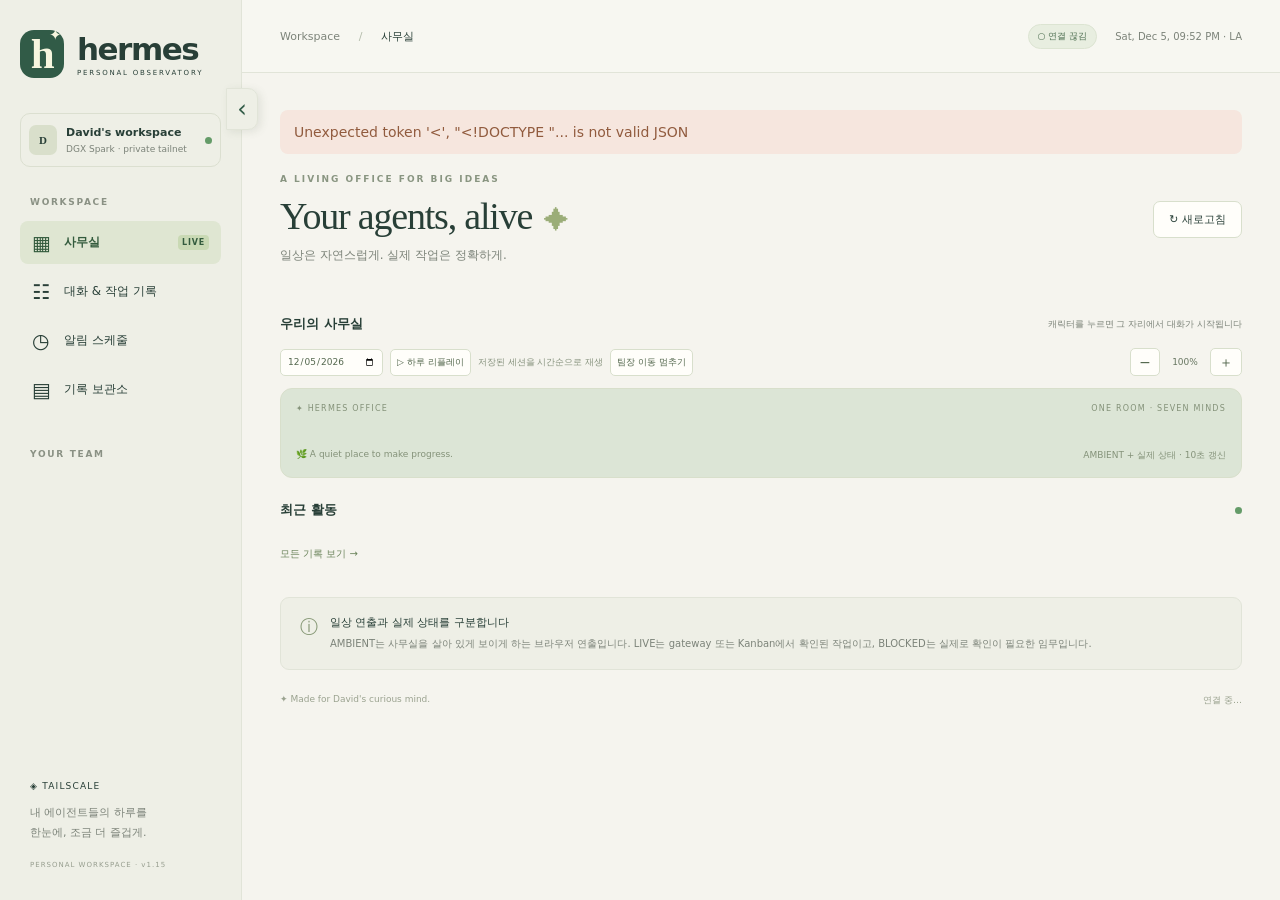
==== browser/observatory/index.html @ 84776481 "feat(browser): record dev history and sync project overview" ====
<!doctype html>
<!-- Author: David Choi. Purpose: private, accessible Hermes observatory shell. -->
<html lang="ko">
  <head>
    <meta charset="utf-8" />
    <meta name="viewport" content="width=device-width, initial-scale=1" />
    <meta name="theme-color" content="#f4f3ec" />
    <title>Hermes HQ · Agent Observatory</title>
    <link rel="stylesheet" href="style.css" />
    <script src="app.js?v=1.45.0" defer></script>
    <script src="workbench.js?v=1.45.0" defer></script>
    <link rel="stylesheet" href="workbench.css?v=1.45.0" />
    <link rel="stylesheet" href="office.css" />
    <script src="office.js" defer></script>
  </head>
  <body>
    <aside class="sidebar" id="sidebar">
      <a href="#office" class="brand"
        ><span class="brand-icon">h<span>✦</span></span
        ><span
          >hermes<span class="brand-small">PERSONAL OBSERVATORY</span></span
        ></a
      >
      <div class="workspace">
        <span class="avatar">D</span>
        <div>David's workspace<small>DGX Spark · private tailnet</small></div>
        <span class="green-dot"></span>
      </div>
      <div class="nav-caption">WORKSPACE</div>
      <nav aria-label="Main navigation">
        <button data-view="office" class="active">
          <span>▦</span> 사무실 <small>LIVE</small>
        </button>
        <button data-view="sessions"><span>☷</span> 대화 & 작업 기록</button>
        <button data-view="schedule"><span>◷</span> 알림 스케줄</button>
        <button data-view="library"><span>▤</span> 기록 보관소</button>
      </nav>
      <div class="nav-caption">YOUR TEAM</div>
      <div id="team" class="team"></div>
      <div class="sidebar-bottom">
        <span>◈ TAILSCALE</span>
        <p>내 에이전트들의 하루를<br />한눈에, 조금 더 즐겁게.</p>
        <small>PERSONAL WORKSPACE · v1.15</small>
      </div>
    </aside>
    <button class="sidebar-toggle" id="sidebar-toggle" type="button" aria-controls="sidebar" aria-expanded="true" title="사이드바 접기">
      <span aria-hidden="true">‹</span><span class="sr-only">사이드바 접기</span>
    </button>
    <main>
      <header>
        <div class="breadcrumb">
          Workspace <span>/</span> <b id="breadcrumb">사무실</b>
        </div>
        <div class="header-right">
          <span id="connection" class="live-pill">● 연결 중</span
          ><time id="clock"></time>
        </div>
      </header>
      <div class="content">
        <div id="error" role="alert" hidden></div>
        <section id="office-view">
          <div class="page-heading">
            <div>
              <div class="eyebrow">A LIVING OFFICE FOR BIG IDEAS</div>
              <h1>Your agents, alive<span class="heading-star">✦</span></h1>
              <p>일상은 자연스럽게. 실제 작업은 정확하게.</p>
            </div>
            <button class="outline" id="refresh">↻ 새로고침</button>
          </div>
          <div class="stats" id="stats"></div>
          <div class="office-layout">
            <div>
              <div class="section-heading">
                <h2>우리의 사무실</h2>
                <span>캐릭터를 누르면 그 자리에서 대화가 시작됩니다</span>
              </div>
              <div class="replay-controls">
                <input
                  type="date"
                  id="replay-date"
                  aria-label="리플레이 날짜"
                /><button id="replay-start">▷ 하루 리플레이</button
                ><button id="replay-stop" hidden>■ 멈추기</button
                ><span id="replay-label">저장된 세션을 시간순으로 재생</span>
                <button id="office-motion" aria-pressed="false">움직임 멈추기</button>
                <span class="office-zoom-controls" aria-label="사무실 확대 및 축소">
                  <button id="office-zoom-out" aria-label="사무실 축소">−</button>
                  <output id="office-zoom-label">100%</output>
                  <button id="office-zoom-in" aria-label="사무실 확대">＋</button>
                </span>
              </div>
              <div class="office-floor">
                <div class="floor-label">
                  <span>✦ HERMES OFFICE</span><span>ONE ROOM · SEVEN MINDS</span>
                </div>
                <div class="rooms" id="rooms"></div>
                <div id="office-roster" aria-label="캐릭터 바로 선택"></div>
                <div class="floor-bottom">
                  <span>🌿 A quiet place to make progress.</span
                  ><span>AMBIENT + 실제 상태 · 10초 갱신</span>
                </div>
              </div>
            </div>
            <aside class="activity-panel">
              <div class="section-heading">
                <h2>최근 활동</h2>
                <span class="live-dot"></span>
              </div>
              <div id="recent"></div>
              <button class="text-button" id="all-history">
                모든 기록 보기 →
              </button>
            </aside>
          </div>
          <div class="coverage">
            <span>ⓘ</span>
            <div>
              일상 연출과 실제 상태를 구분합니다<small
                >AMBIENT는 사무실을 살아 있게 보이게 하는 브라우저 연출입니다.
                LIVE는 gateway 또는 Kanban에서 확인된 작업이고, BLOCKED는
                실제로 확인이 필요한 임무입니다.</small
              >
            </div>
          </div>
        </section>
        <section id="workbench-view" hidden>
          <div class="page-heading bench-heading">
            <div id="bench-companion" aria-label="작업실 파트너" hidden></div>
            <div class="bench-heading-copy">
              <h1 id="bench-title">작업실</h1>
              <p id="bench-subtitle" hidden></p>
              <div class="bench-toolbar">
                <button class="outline" id="bench-history">대화 & 작업 기록</button
                ><button class="outline" id="bench-reload">↻ 다시 불러오기</button
                ><button class="outline" id="bench-home">← 캠퍼스</button
                ><span id="bench-status" role="status" aria-live="polite"></span>
              </div>
            </div>
            <div id="bench-summary" aria-label="학습 현황" hidden></div>
          </div>
          <div class="bench-workspace">
            <aside id="bench-character" aria-label="작업실 대화"></aside>
            <div id="bench-content" aria-label="작업실 현황"></div>
          </div>
        </section>
        <section id="sessions-view" hidden>
          <div class="page-heading">
            <div>
              <div class="eyebrow">FOLLOW THE THREAD</div>
              <h1>대화 & 작업 기록</h1>
              <p>질문부터 도구 실행, 마지막 답변까지 따라가 보세요.</p>
            </div>
          </div>
          <form id="search-form" class="filters">
            <input
              id="query"
              type="search"
              placeholder="대화 내용, 제목, 도구 검색…"
              aria-label="기록 검색"
            /><select id="profile-filter" aria-label="프로필">
              <option value="">모든 프로필</option></select
            ><select id="room-filter" aria-label="작업실">
              <option value="">모든 작업실</option></select
            ><input id="date-from" type="date" aria-label="시작 날짜" /><input
              id="date-to"
              type="date"
              aria-label="종료 날짜"
            /><button class="primary" type="submit">검색</button>
          </form>
          <div class="results-heading">
            <span id="result-count"></span
            ><button id="clear-search" class="text-button">필터 초기화</button>
          </div>
          <div id="sessions-list" class="record-list"></div>
          <div id="sessions-pages" class="pagination"></div>
        </section>
        <section id="schedule-view" hidden>
          <div class="page-heading">
            <div>
              <div class="eyebrow">RIGHT ON TIME</div>
              <h1>알림 스케줄</h1>
              <p>
                America/Los_Angeles 기준 · 예약 실행과 전송 결과를 구분해
                표시합니다.
              </p>
            </div>
          </div>
          <div id="schedule-list" class="schedule-grid"></div>
        </section>
        <section id="library-view" hidden>
          <div class="page-heading">
            <div>
              <div class="eyebrow">NOTHING GOOD GETS LOST</div>
              <h1>기록 보관소</h1>
              <p>
                학습 피드백, 논문, 메모리, 보관된 알림과 운영 로그를 찾아보세요.
              </p>
            </div>
          </div>
          <form id="library-form" class="filters">
            <select id="library-kind" aria-label="기록 종류">
              <option value="learning">학습 진도 & 영어 SRS</option>
              <option value="workspace">캠퍼스 노트 · 읽기 활동</option>
              <option value="papers">논문 카탈로그</option>
              <option value="memory">에이전트 메모리</option>
              <option value="outputs">보관된 알림 본문</option>
              <option value="lessons">영어 레슨 원문</option>
              <option value="logs">Gateway 운영 로그</option></select
            ><select id="library-profile" aria-label="보관소 프로필"></select
            ><input
              type="search"
              id="library-query"
              placeholder="기록에서 검색…"
              aria-label="보관소 검색"
            /><button class="primary">검색</button>
          </form>
          <p id="library-note" class="muted"></p>
          <div id="library-count" class="results-heading"></div>
          <div id="library-list" class="record-list"></div>
          <div id="library-pages" class="pagination"></div>
          <div class="coverage">
            <span>ⓘ</span>
            <div>
              저장된 기록만 표시합니다<small
                >세션 DB, cron 결과, 학습 상태, 텍스트 레슨과 프로필 메모리를
                조회합니다. 요청 덤프·인증 파일·내부 추론·음성 파일은 포함하지
                않습니다. 삭제된 기록은 복원하지 않습니다.</small
              >
            </div>
          </div>
        </section>
        <footer>
          <span>✦ Made for David's curious mind.</span
          ><span id="last-sync">연결 중…</span>
        </footer>
      </div>
    </main>
    <dialog id="detail">
      <div class="dialog-top">
        <div>
          <span class="eyebrow" id="detail-meta"></span>
          <h2 id="detail-title"></h2>
        </div>
        <button id="close-detail" class="icon-button" aria-label="닫기">
          ×
        </button>
      </div>
      <div id="detail-body"></div>
      <div id="detail-pages" class="pagination"></div>
    </dialog>
  </body>
</html>
---- browser/observatory/style.css ----
/* Author: David Choi. Purpose: warm, responsive living anime agent office. */
.replay-controls {
  display: flex;
  gap: 7px;
  align-items: center;
  margin-bottom: 12px;
  flex-wrap: wrap;
  font-size: 9px;
}
.replay-controls input,
.replay-controls button {
  border: 1px solid #d8dfcc;
  background: #fffefa;
  border-radius: 5px;
  padding: 6px;
  color: #52664c;
  font: inherit;
}
.replay-controls span {
  color: #86927d;
}
.room.replaying {
  outline: 3px solid #7da161;
  transform: translateY(-4px);
  box-shadow: 0 8px 0 #c3d3ad;
}
.office-agent.replaying {
  z-index: 8;
  filter: drop-shadow(0 0 12px #d6ff99);
}
.office-agent.replaying .agent-callout {
  border-color: #6f954e;
  box-shadow: 0 0 0 4px #d8e9b6;
}
.replaying .monitor:after {
  content: "≋";
  color: white;
  animation: breathe 0.3s infinite;
}
.replaying .pixel-person {
  animation: breathe 0.35s infinite;
}
.page-heading .outline {
  white-space: nowrap;
  flex-shrink: 0;
}
@media (max-width: 650px) {
  .sidebar nav {
    overflow-x: auto;
  }
  .sidebar nav button {
    white-space: nowrap;
    flex-shrink: 0;
    font-size: 9px;
    gap: 4px;
    padding: 9px 7px;
  }
}
:root {
  --bg: #f5f4ee;
  --paper: #fffefa;
  --ink: #283f37;
  --muted: #7c8379;
  --line: #e1e4d8;
  --green: #315b47;
  --soft: #e9eee1;
  --accent: #d1e3a5;
  font-family: Inter, "Pretendard", "Noto Sans KR", system-ui, sans-serif;
  color: var(--ink);
  background: var(--bg);
  font-size: 14px;
}
* {
  box-sizing: border-box;
}
body {
  margin: 0;
}
button,
input,
select {
  font: inherit;
}
button,
a,
input,
select {
  -webkit-tap-highlight-color: transparent;
}
button {
  cursor: pointer;
}
button:focus-visible,
a:focus-visible {
  outline: 3px solid #759f64;
  outline-offset: 3px;
}
button {
  color: inherit;
}
a {
  color: var(--green);
}
[hidden] {
  display: none !important;
}
.sidebar {
  position: fixed;
  inset: 0 auto 0 0;
  width: 242px;
  padding: 30px 20px;
  background: #eeefe6;
  border-right: 1px solid var(--line);
  display: flex;
  flex-direction: column;
  z-index: 10;
  transition: transform 220ms ease;
}
.sidebar-toggle {
  position: fixed;
  z-index: 20;
  top: 88px;
  left: 226px;
  width: 32px;
  height: 42px;
  padding: 0;
  border: 1px solid var(--line);
  border-radius: 0 10px 10px 0;
  background: #eeefe6;
  color: var(--green);
  box-shadow: 3px 2px 8px #52604b1f;
  font-size: 24px;
  line-height: 1;
  transition: left 220ms ease, border-radius 220ms ease;
}
.sidebar-toggle:hover { background: #dfe6d2; }
html.sidebar-collapsed .sidebar { transform: translateX(-100%); }
html.sidebar-collapsed .sidebar-toggle {
  left: 0;
  border-radius: 0 10px 10px 0;
}
.brand {
  display: flex;
  align-items: center;
  gap: 13px;
  text-decoration: none;
  color: var(--ink);
  font-size: 31px;
  font-weight: 750;
  letter-spacing: -1.5px;
}
.brand-icon {
  display: block;
  background: var(--green);
  color: #f7f6df;
  border-radius: 14px;
  width: 44px;
  height: 48px;
  text-align: center;
  font-family: Georgia, serif;
  font-size: 43px;
  line-height: 47px;
  position: relative;
}
.brand-icon span {
  position: absolute;
  right: 4px;
  top: -4px;
  font: 15px system-ui;
}
.brand-small {
  display: block;
  font-size: 7px;
  letter-spacing: 1.8px;
  font-weight: 500;
  margin-top: 2px;
}
.workspace {
  margin: 35px 0 30px;
  border: 1px solid #dbdfd0;
  border-radius: 10px;
  display: flex;
  gap: 9px;
  align-items: center;
  padding: 11px 8px;
  font-size: 11px;
  font-weight: 650;
}
.workspace small {
  display: block;
  font-size: 9px;
  color: var(--muted);
  margin-top: 5px;
  font-weight: 400;
}
.avatar {
  width: 28px;
  height: 30px;
  display: grid;
  place-items: center;
  background: #d9dfcb;
  border-radius: 7px;
  font-family: Georgia, serif;
}
.green-dot,
.live-dot {
  width: 7px;
  height: 7px;
  background: #649b68;
  border-radius: 50%;
  display: inline-block;
}
.workspace .green-dot {
  margin-left: auto;
}
.nav-caption {
  font-size: 9px;
  font-weight: 650;
  color: #8a9184;
  letter-spacing: 1.7px;
  margin: 0 10px 14px;
}
nav {
  display: grid;
  gap: 6px;
  margin-bottom: 38px;
}
nav button {
  display: flex;
  align-items: center;
  gap: 12px;
  border: 0;
  text-align: left;
  background: none;
  padding: 13px 12px;
  border-radius: 8px;
  font-size: 12px;
}
nav button > span {
  font-size: 20px;
  line-height: 16px;
  width: 20px;
}
nav button.active {
  background: #dfe6d2;
  color: #335b3d;
  font-weight: 650;
}
nav small {
  font-size: 8px;
  margin-left: auto;
  background: #c9d9b4;
  border-radius: 4px;
  padding: 3px 4px;
  letter-spacing: 0.8px;
}
.team-item {
  padding: 10px;
  display: flex;
  align-items: center;
  gap: 10px;
  font-size: 11px;
}
.team-item .dot {
  width: 7px;
  height: 7px;
  border-radius: 50%;
  background: #babfb4;
}
.team-item .dot.on {
  background: #63996e;
}
.team-item small {
  margin-left: auto;
  color: var(--muted);
  font-size: 10px;
}
.sidebar-bottom {
  margin-top: auto;
  padding: 20px 10px 0;
}
.sidebar-bottom > span {
  font-size: 9px;
  letter-spacing: 1.2px;
}
.sidebar-bottom p {
  font-size: 11px;
  line-height: 1.8;
  color: var(--muted);
}
.sidebar-bottom > small {
  font-size: 7px;
  letter-spacing: 1px;
  color: #979e8f;
}
main {
  margin-left: 242px;
  transition: margin-left 220ms ease;
}
html.sidebar-collapsed main { margin-left: 0; }
header {
  height: 73px;
  border-bottom: 1px solid var(--line);
  display: flex;
  align-items: center;
  justify-content: space-between;
  padding: 0 38px;
  background: #f7f7f1;
}
.breadcrumb {
  font-size: 11px;
  color: var(--muted);
}
.breadcrumb span {
  padding: 0 15px;
  color: #b4bcab;
}
.breadcrumb b {
  font-weight: 500;
  color: var(--ink);
}
.header-right {
  display: flex;
  align-items: center;
  gap: 18px;
  font-size: 10px;
  color: var(--muted);
}
.live-pill {
  background: #e8eee0;
  border: 1px solid #dce4d2;
  color: #507153;
  border-radius: 20px;
  padding: 5px 9px;
  font-size: 9px;
}
.content {
  max-width: 1510px;
  margin: auto;
  padding: 37px 38px 0;
}
.page-heading {
  display: flex;
  align-items: center;
  justify-content: space-between;
  margin-bottom: 29px;
}
.eyebrow {
  font-size: 9px;
  letter-spacing: 2px;
  font-weight: 650;
  color: #899581;
}
h1 {
  font-family: Georgia, "Noto Serif KR", serif;
  letter-spacing: -1.2px;
  font-size: 38px;
  font-weight: 400;
  margin: 10px 0 9px;
}
.heading-star {
  color: #9bad78;
  margin-left: 12px;
  font-size: 25px;
}
.page-heading p {
  color: var(--muted);
  font-size: 12px;
  margin: 0;
}
.outline,
.primary {
  border-radius: 7px;
  padding: 10px 15px;
  border: 1px solid #d8dfcc;
  font-size: 11px;
  background: var(--paper);
}
.primary {
  background: var(--green);
  color: white;
  border-color: var(--green);
}
.stats {
  display: grid;
  grid-template-columns: repeat(4, 1fr);
  gap: 14px;
  margin-bottom: 31px;
}
.stat {
  background: var(--paper);
  border: 1px solid var(--line);
  border-radius: 10px;
  padding: 16px 18px;
  position: relative;
}
.stat label {
  font-size: 10px;
  color: var(--muted);
}
.stat strong {
  font-size: 29px;
  font-weight: 500;
  display: block;
  margin: 7px 0 3px;
  font-family: Georgia, serif;
}
.stat small {
  font-size: 9px;
  color: var(--muted);
}
.stat .stat-icon {
  position: absolute;
  right: 16px;
  top: 18px;
  color: #8d9c79;
  font-size: 18px;
}
.office-layout {
  display: grid;
  grid-template-columns: minmax(0, 1fr) 255px;
  gap: 23px;
}
.section-heading {
  display: flex;
  justify-content: space-between;
  align-items: center;
  margin: 0 0 15px;
}
.section-heading h2 {
  font-size: 13px;
  margin: 0;
  font-weight: 600;
}
.section-heading > span {
  color: var(--muted);
  font-size: 9px;
}
.office-floor {
  background: #eaeedf;
  background-image: radial-gradient(#c6cfb9 0.7px, transparent 0.7px);
  background-size: 14px 14px;
  border: 1px solid #d8dfcb;
  border-radius: 12px;
  padding: 20px;
}
.floor-label,
.floor-bottom {
  display: flex;
  justify-content: space-between;
  font-size: 8px;
  letter-spacing: 1.2px;
  color: #849279;
}
.floor-label {
  margin-bottom: 18px;
}
.floor-bottom {
  margin-top: 18px;
  letter-spacing: 0;
  font-size: 9px;
}
.rooms {
  display: grid;
  grid-template-columns: repeat(2, minmax(0, 1fr));
  gap: 16px;
}
.room {
  border: 1px solid #d1d8c6;
  background: #fffdf4;
  border-radius: 9px;
  text-align: left;
  overflow: hidden;
  padding: 0;
  box-shadow: 0 3px 0 #d4dbc8;
  transition:
    transform 0.2s,
    box-shadow 0.2s;
}
.room:hover {
  transform: translateY(-4px);
  box-shadow: 0 7px 0 #d4dbc8;
}
.room-heading {
  display: flex;
  padding: 12px 13px 0;
  align-items: center;
  gap: 7px;
}
.room-heading strong {
  font-size: 11px;
  font-weight: 650;
}
.room-heading .number {
  margin-left: auto;
  font-size: 8px;
  color: #929889;
}
.room-subtitle {
  font-size: 9px;
  color: var(--muted);
  margin: 4px 13px 0;
}
.scene {
  height: 106px;
  position: relative;
  margin: 9px 12px 0;
  background: linear-gradient(
    to bottom,
    color-mix(in srgb, var(--room-color) 30%, #f9f8ef) 0 60%,
    #e8e5d4 60% 62%,
    #f1eddb 62%
  );
  border: 1px solid #e1e2d1;
  border-radius: 4px;
  overflow: hidden;
}
.scene:after {
  content: "";
  position: absolute;
  inset: 66% 0 0;
  background: repeating-linear-gradient(
    90deg,
    transparent 0 35px,
    #dedccb66 35px 36px
  );
}
.window {
  position: absolute;
  left: 15px;
  top: 12px;
  width: 38px;
  height: 32px;
  border: 4px solid #fffefa;
  background: linear-gradient(130deg, #bdd9d8, #e9ead8);
  box-shadow: 0 2px 0 #bec8b5;
}
.window:before {
  content: "";
  position: absolute;
  left: 13px;
  top: 0;
  height: 100%;
  width: 3px;
  background: #fffefa;
}
.window:after {
  content: "";
  position: absolute;
  left: 0;
  top: 11px;
  height: 3px;
  width: 100%;
  background: #fffefa;
}
.shelf {
  position: absolute;
  right: 14px;
  top: 21px;
  width: 43px;
  border-bottom: 4px solid #b0b090;
  height: 16px;
}
.shelf:before {
  content: "";
  display: block;
  width: 7px;
  height: 16px;
  background: #819888;
  box-shadow:
    9px -3px #d1ad7a,
    18px 0 #a6a2be,
    27px -1px #d9cda8;
}
.desk {
  position: absolute;
  left: calc(50% - 36px);
  top: 61px;
  width: 82px;
  height: 8px;
  background: #b19d78;
  box-shadow: 0 3px #887a62;
  z-index: 3;
}
.desk:before,
.desk:after {
  content: "";
  position: absolute;
  width: 5px;
  height: 24px;
  background: #9d8c70;
  top: 8px;
}
.desk:before {
  left: 5px;
}
.desk:after {
  right: 5px;
}
.monitor {
  position: absolute;
  left: calc(50% + 7px);
  top: 34px;
  background: #779084;
  border: 4px solid #d7dccc;
  width: 29px;
  height: 23px;
  box-shadow: 0 2px #abb6a0;
  z-index: 4;
}
.monitor:after {
  content: "···";
  color: #dfefd0;
  font-size: 15px;
  position: absolute;
  top: -5px;
  left: 3px;
}
.monitor:before {
  content: "";
  position: absolute;
  left: 9px;
  top: 18px;
  width: 4px;
  height: 8px;
  background: #a1ad98;
}
.pixel-person {
  position: absolute;
  top: 30px;
  left: calc(50% - 24px);
  width: 22px;
  height: 24px;
  background: #e8c6a2;
  box-shadow: inset 0 5px #4d5244;
  z-index: 4;
  image-rendering: pixelated;
  animation: breathe 4s ease-in-out infinite;
}
.pixel-person:before {
  content: "";
  position: absolute;
  left: -4px;
  top: 24px;
  width: 29px;
  height: 18px;
  background: var(--room-color);
  border-bottom: 4px solid #5e7264;
  box-shadow: 4px 17px 0 -7px #626e63;
}
.pixel-person:after {
  content: "··";
  position: absolute;
  left: 7px;
  top: 6px;
  color: #4d5144;
  letter-spacing: 2px;
  font-weight: bold;
  font-size: 12px;
}
.plant {
  position: absolute;
  left: 13px;
  bottom: 8px;
  background: #b5ac87;
  width: 14px;
  height: 13px;
  z-index: 4;
}
.plant:before {
  content: "✦";
  font-size: 32px;
  position: absolute;
  bottom: 3px;
  left: -6px;
  color: #7c9d74;
}
.rug {
  position: absolute;
  right: 10px;
  bottom: 6px;
  width: 60px;
  height: 15px;
  transform: skewX(-20deg);
  background: color-mix(in srgb, var(--room-color) 45%, transparent);
  z-index: 2;
}
.room-footer {
  padding: 11px 13px 12px;
  display: flex;
  align-items: center;
  gap: 6px;
  font-size: 9px;
  color: #6e7c64;
}
.room-footer .tiny-dot {
  width: 5px;
  height: 5px;
  border-radius: 50%;
  background: #aab797;
}
.room-footer span:last-child {
  margin-left: auto;
  color: #959d8b;
  font-size: 8px;
}
.activity-panel {
  padding: 0 0 0 0;
}
.activity-item {
  display: flex;
  gap: 11px;
  padding: 14px 0;
  border-bottom: 1px solid var(--line);
  cursor: pointer;
  background: none;
  border-top: 0;
  border-left: 0;
  border-right: 0;
  width: 100%;
  text-align: left;
}
.activity-symbol {
  height: 29px;
  width: 29px;
  border-radius: 8px;
  background: #e8eddf;
  display: grid;
  place-items: center;
  flex-shrink: 0;
}
.activity-text {
  min-width: 0;
}
.activity-text strong {
  display: block;
  font-size: 10px;
  font-weight: 600;
}
.activity-text p {
  font-size: 10px;
  line-height: 1.6;
  color: var(--muted);
  margin: 5px 0;
  display: -webkit-box;
  -webkit-line-clamp: 2;
  -webkit-box-orient: vertical;
  overflow: hidden;
}
.activity-text time {
  font-size: 8px;
  color: #96a08b;
}
.text-button {
  border: 0;
  background: none;
  padding: 13px 0;
  font-size: 10px;
  color: #6a835a;
}
.coverage {
  display: flex;
  gap: 12px;
  padding: 17px 19px;
  margin-top: 23px;
  background: #eeefe6;
  border: 1px solid var(--line);
  border-radius: 9px;
  font-size: 11px;
}
.coverage > span {
  font-size: 18px;
  color: #859774;
}
.coverage small {
  display: block;
  margin-top: 5px;
  color: var(--muted);
  line-height: 1.7;
  font-size: 10px;
}
footer {
  display: flex;
  justify-content: space-between;
  font-size: 9px;
  color: #9aa28f;
  padding: 24px 0;
}
.filters {
  display: flex;
  gap: 9px;
  flex-wrap: wrap;
  background: #eaeedf;
  padding: 13px;
  border: 1px solid var(--line);
  border-radius: 10px;
}
.filters input,
.filters select {
  background: var(--paper);
  border: 1px solid #d9dece;
  border-radius: 6px;
  padding: 9px;
  min-width: 0;
  font-size: 11px;
  color: var(--ink);
}
.filters input[type="search"] {
  flex: 1;
  min-width: 190px;
}
.filters input[type="date"] {
  width: 125px;
}
.results-heading {
  display: flex;
  align-items: center;
  justify-content: space-between;
  margin: 15px 0;
  color: var(--muted);
  font-size: 11px;
}
.record-list {
  display: grid;
  gap: 9px;
}
.record {
  border: 1px solid var(--line);
  border-radius: 9px;
  padding: 17px 19px;
  background: var(--paper);
  text-align: left;
  width: 100%;
  display: block;
}
.record:hover {
  border-color: #acbf93;
}
.record .record-meta {
  font-size: 9px;
  color: var(--muted);
  display: flex;
  gap: 9px;
  flex-wrap: wrap;
  margin-bottom: 8px;
}
.record h3 {
  font-size: 13px;
  margin: 0 0 8px;
  font-weight: 550;
  overflow-wrap: anywhere;
}
.record p {
  font-size: 11px;
  line-height: 1.7;
  color: var(--muted);
  margin: 0;
  white-space: pre-wrap;
  overflow-wrap: anywhere;
}
.record .preview {
  display: -webkit-box;
  -webkit-line-clamp: 3;
  -webkit-box-orient: vertical;
  overflow: hidden;
}
.tag {
  background: #edf0e5;
  border-radius: 4px;
  padding: 2px 6px;
  color: #788a69;
  font-size: 9px;
}
.pagination {
  display: flex;
  justify-content: center;
  align-items: center;
  gap: 15px;
  margin: 22px 0;
  color: var(--muted);
  font-size: 11px;
}
.pagination button {
  border: 1px solid var(--line);
  border-radius: 6px;
  background: var(--paper);
  padding: 8px 15px;
}
.pagination button:disabled {
  opacity: 0.4;
  cursor: default;
}
.empty {
  padding: 45px;
  text-align: center;
  border: 1px dashed #c8d3bc;
  border-radius: 10px;
  color: var(--muted);
  line-height: 1.9;
}
.schedule-grid {
  display: grid;
  grid-template-columns: repeat(2, minmax(0, 1fr));
  gap: 15px;
}
.schedule-card {
  padding: 22px;
  border: 1px solid var(--line);
  border-radius: 10px;
  background: var(--paper);
}
.schedule-card h3 {
  font-size: 15px;
  margin: 10px 0 18px;
}
.schedule-card dl {
  display: grid;
  grid-template-columns: 90px 1fr;
  gap: 12px;
  font-size: 11px;
}
.schedule-card dt {
  color: var(--muted);
}
.schedule-card dd {
  margin: 0;
  overflow-wrap: anywhere;
}
.muted {
  color: var(--muted);
  font-size: 11px;
  line-height: 1.8;
}
dialog {
  padding: 24px;
  border: 1px solid var(--line);
  border-radius: 14px;
  background: var(--bg);
  color: var(--ink);
  width: min(880px, 95vw);
  max-height: 90vh;
  box-shadow: 0 25px 100px #142b2530;
}
dialog::backdrop {
  background: #1f322555;
  backdrop-filter: blur(3px);
}
.dialog-top {
  display: flex;
  justify-content: space-between;
  gap: 20px;
  border-bottom: 1px solid var(--line);
  padding-bottom: 18px;
  margin-bottom: 20px;
}
.dialog-top h2 {
  font-size: 19px;
  line-height: 1.6;
  margin: 8px 0 0;
  overflow-wrap: anywhere;
}
.icon-button {
  border: 0;
  background: #e7ebdd;
  min-width: 32px;
  height: 32px;
  border-radius: 50%;
  font-size: 22px;
}
.message {
  background: var(--paper);
  border: 1px solid var(--line);
  border-radius: 10px;
  padding: 15px 18px;
  margin-bottom: 12px;
}
.message.user {
  background: #e9efdf;
  margin-right: 35px;
}
.message.assistant {
  margin-left: 25px;
}
.message.tool {
  border-left: 3px solid #d2b68b;
}
.message header {
  height: auto;
  background: none;
  padding: 0 0 9px;
  border: 0;
  font-size: 10px;
}
.message pre,
.full-record {
  font-family: inherit;
  font-size: 12px;
  line-height: 1.85;
  white-space: pre-wrap;
  overflow-wrap: anywhere;
  margin: 0;
}
.message details {
  font-size: 11px;
  color: var(--muted);
  margin-top: 10px;
}
.message details pre {
  font-family: monospace;
  font-size: 11px;
}
#error {
  background: #f6e6de;
  color: #915b3e;
  padding: 14px;
  border-radius: 8px;
  margin-bottom: 20px;
}
.error-text {
  color: #a5684c;
}
.detail-tools {
  display: flex;
  gap: 10px;
  margin-bottom: 15px;
}
.detail-tools input {
  flex: 1;
  border: 1px solid var(--line);
  padding: 9px;
  border-radius: 6px;
}
.inline-link {
  display: inline-block;
  margin: 12px 0;
  overflow-wrap: anywhere;
}
.library-heading {
  display: flex;
  justify-content: space-between;
}
.breathe-off .pixel-person {
  animation: none;
}
@keyframes breathe {
  0%,
  100% {
    transform: translateY(0);
  }
  50% {
    transform: translateY(-2px);
  }
}
@media (prefers-reduced-motion: reduce) {
  * {
    animation: none !important;
    transition: none !important;
  }
}
@media (min-width: 1550px) {
  .rooms {
    grid-template-columns: repeat(3, minmax(0, 1fr));
  }
  .scene {
    height: 125px;
  }
  .office-layout {
    grid-template-columns: minmax(0, 1fr) 280px;
  }
}
@media (max-width: 1100px) {
  .sidebar {
    width: 195px;
    padding: 26px 14px;
  }
  .brand {
    font-size: 26px;
  }
  .brand-small {
    font-size: 6px;
  }
  .workspace {
    font-size: 10px;
  }
  main {
    margin-left: 195px;
  }
  .sidebar-toggle { left: 179px; }
  html.sidebar-collapsed .sidebar-toggle { left: 0; }
  .content {
    padding: 28px 23px 0;
  }
  header {
    padding: 0 23px;
  }
  .office-layout {
    grid-template-columns: 1fr;
  }
  .activity-panel #recent {
    display: grid;
    grid-template-columns: repeat(2, 1fr);
    gap: 0 22px;
  }
  .stats {
    gap: 9px;
  }
  .stat {
    padding: 13px;
  }
  .stat small {
    font-size: 8px;
  }
}
@media (max-width: 650px) {
  .sidebar {
    position: static;
    width: 100%;
    padding: 13px 17px;
    border-right: 0;
    border-bottom: 1px solid var(--line);
  }
  .sidebar-toggle { display: none; }
  html.sidebar-collapsed .sidebar { transform: none; }
  .brand {
    font-size: 24px;
    gap: 10px;
  }
  .brand-icon {
    width: 32px;
    height: 34px;
    font-size: 30px;
    line-height: 33px;
  }
  .brand-small {
    font-size: 6px;
  }
  .workspace,
  .nav-caption,
  .team,
  .sidebar-bottom {
    display: none;
  }
  nav {
    display: flex;
    margin: 15px 0 0;
    gap: 4px;
  }
  nav button {
    font-size: 10px;
    padding: 9px 8px;
    gap: 5px;
  }
  nav button > span {
    font-size: 16px;
    width: auto;
  }
  nav small {
    display: none;
  }
  main {
    margin-left: 0;
  }
  header {
    height: 45px;
    padding: 0 17px;
  }
  .header-right {
    gap: 6px;
  }
  #clock {
    font-size: 8px;
  }
  .content {
    padding: 24px 17px 0;
  }
  h1 {
    font-size: 29px;
  }
  .eyebrow {
    font-size: 7px;
  }
  .page-heading p {
    font-size: 10px;
    max-width: 235px;
    line-height: 1.7;
  }
  .page-heading .outline {
    font-size: 9px;
    padding: 8px;
  }
  .stats {
    grid-template-columns: repeat(2, 1fr);
    margin-bottom: 24px;
  }
  .stat strong {
    font-size: 26px;
  }
  .office-floor {
    padding: 12px;
  }
  .rooms {
    gap: 10px;
  }
  .room-heading {
    padding: 10px 9px 0;
    gap: 4px;
  }
  .room-heading strong {
    font-size: 10px;
  }
  .room-subtitle {
    margin-left: 9px;
    font-size: 8px;
  }
  .room-heading .number {
    display: none;
  }
  .scene {
    margin: 8px 7px 0;
  }
  .window {
    left: 7px;
    width: 29px;
  }
  .shelf {
    right: 8px;
    width: 25px;
  }
  .shelf:before {
    box-shadow:
      9px -3px #d1ad7a,
      18px 0 #a6a2be;
  }
  .room-footer {
    padding: 10px 9px;
    flex-wrap: wrap;
    font-size: 8px;
  }
  .room-footer span:last-child {
    width: 100%;
    margin-left: 10px;
  }
  .floor-bottom {
    font-size: 7px;
    gap: 5px;
  }
  .floor-label {
    font-size: 7px;
  }
  .section-heading > span {
    font-size: 8px;
  }
  .activity-panel #recent {
    grid-template-columns: 1fr;
  }
  .activity-item:nth-child(n + 5) {
    display: none;
  }
  .schedule-grid {
    grid-template-columns: 1fr;
  }
  .filters input[type="search"] {
    width: 100%;
    flex-basis: 100%;
  }
  .filters select {
    flex: 1;
  }
  .coverage {
    padding: 12px;
    font-size: 10px;
  }
  footer {
    font-size: 8px;
    gap: 10px;
  }
  .message.assistant {
    margin-left: 8px;
  }
  .message.user {
    margin-right: 8px;
  }
  dialog {
    padding: 17px;
  }
  .heading-star {
    font-size: 17px;
    margin-left: 5px;
  }
}

/* Living office: generated character art, ambient life, and truthful live state. */
#rooms {
  display: block;
}
.office-floor {
  padding: 14px;
  background: #e5eadb;
  background-image:
    radial-gradient(circle at 15% 5%, #fffdf4 0 1px, transparent 1.5px),
    radial-gradient(#bcc8b0 0.7px, transparent 0.7px);
  background-size: 100% 100%, 14px 14px;
}
.living-office {
  position: relative;
  min-height: 650px;
  overflow: hidden;
  border: 1px solid #cfd6c5;
  border-radius: 12px;
  background:
    linear-gradient(90deg, transparent 49.8%, #bfc7b855 50%, transparent 50.2%),
    linear-gradient(0deg, transparent 49.8%, #bfc7b855 50%, transparent 50.2%),
    repeating-linear-gradient(90deg, #f2eedf 0 38px, #e9e4d4 38px 39px),
    #efebdc;
  box-shadow: inset 0 0 45px #8c9c7e1c;
  isolation: isolate;
}
.living-office:before {
  content: "HERMES LIVING OFFICE  /  LA";
  position: absolute;
  left: 18px;
  bottom: 13px;
  color: #89947e;
  font-size: 8px;
  letter-spacing: 1.4px;
  z-index: 1;
}
.living-office:after {
  content: "";
  position: absolute;
  inset: 0;
  z-index: -1;
  background: linear-gradient(120deg, #fff9 0 8%, transparent 22% 100%);
  pointer-events: none;
}
.office-light {
  position: absolute;
  width: 270px;
  height: 270px;
  border-radius: 50%;
  left: calc(50% - 135px);
  top: calc(50% - 135px);
  background: radial-gradient(circle, #fff9d678, transparent 68%);
  animation: office-glow 6s ease-in-out infinite;
}
.office-wall {
  position: absolute;
  height: 7px;
  width: 34%;
  background: #aebba5;
  border-bottom: 3px solid #fff8;
  box-shadow: 0 5px 12px #7a886827;
}
.wall-a { left: 6%; top: 45%; }
.wall-b { right: 6%; top: 45%; }
.office-zone {
  position: absolute;
  width: 20%;
  height: 38%;
  border: 1px solid color-mix(in srgb, var(--room-color) 65%, #c7cbbb);
  border-radius: 12px 12px 32px 12px;
  background:
    linear-gradient(135deg, color-mix(in srgb, var(--room-color) 18%, #fffdf5), #fffdf577),
    #fffdf5;
  box-shadow: inset 0 0 0 5px #fff7, 0 3px 10px #76846715;
  z-index: 0;
}
.office-zone span {
  position: absolute;
  inset: 10px auto auto 12px;
  padding: 4px 7px;
  border-radius: 10px;
  background: #fffdf0d9;
  color: #6c7764;
  font-size: 8px;
  letter-spacing: 0.4px;
}
.zone-papers { left: 2%; top: 2%; }
.zone-interview { left: 27%; top: 2%; }
.zone-coding { left: 52%; top: 2%; }
.zone-design { left: 77%; top: 2%; }
.zone-english { left: 14%; top: 50%; }
.zone-hq { left: 40%; top: 50%; }
.zone-podcast { left: 66%; top: 50%; }
.office-table {
  position: absolute;
  left: calc(50% - 44px);
  top: 43%;
  width: 88px;
  height: 34px;
  border-radius: 50%;
  background: #b49b75;
  border: 5px solid #8e7a5e;
  box-shadow: 0 10px 0 -6px #77674f, 0 13px 20px #50604926;
  color: #f6e9a6;
  display: grid;
  place-items: center;
  z-index: 1;
}
.office-lounge {
  position: absolute;
  left: 3%;
  bottom: 4%;
  display: flex;
  gap: 5px;
  align-items: end;
  color: #877258;
  z-index: 2;
}
.office-lounge i {
  width: 35px;
  height: 22px;
  border-radius: 8px 8px 4px 4px;
  background: #bac8ad;
  border-bottom: 6px solid #92a185;
}
.office-mail {
  position: absolute;
  right: 2.5%;
  bottom: 4%;
  display: grid;
  place-items: center;
  width: 76px;
  height: 48px;
  border: 1px solid #b8c2ac;
  border-radius: 7px;
  background: #eef1e4;
  color: #5d735f;
  box-shadow: 0 4px 0 #aeb9a3;
  z-index: 2;
}
.office-mail span { font-size: 17px; }
.office-mail small { font-size: 6px; letter-spacing: 1px; }
.office-plants {
  position: absolute;
  right: 25%;
  bottom: 2%;
  color: #76936c;
  letter-spacing: -5px;
  font-size: 31px;
  z-index: 1;
}
.office-agent {
  position: absolute;
  z-index: 4;
  width: 20%;
  min-width: 132px;
  height: 286px;
  padding: 0;
  border: 0;
  background: transparent;
  text-align: center;
  color: #36483f;
}
.agent-papers { left: 2%; top: 5%; }
.agent-interview { left: 27%; top: 5%; }
.agent-coding { left: 52%; top: 5%; }
.agent-design { left: 77%; top: 5%; }
.agent-english { left: 14%; top: 53%; }
.agent-hq { left: 40%; top: 53%; }
.agent-podcast { left: 66%; top: 53%; }
.agent-callout {
  position: absolute;
  z-index: 7;
  top: 0;
  left: 50%;
  width: 150px;
  min-height: 42px;
  padding: 7px 9px;
  transform: translateX(-50%);
  border: 1px solid #d8ddcf;
  border-radius: 10px 10px 10px 3px;
  background: #fffef6ed;
  box-shadow: 0 4px 13px #53644b17;
  text-align: left;
  transition: transform 0.2s, border-color 0.2s;
}
.agent-callout:after {
  content: "";
  position: absolute;
  left: 16px;
  bottom: -6px;
  width: 9px;
  height: 9px;
  background: #fffef6;
  border-right: 1px solid #d8ddcf;
  border-bottom: 1px solid #d8ddcf;
  transform: rotate(45deg);
}
.agent-callout b,
.agent-callout small {
  display: block;
  overflow: hidden;
  text-overflow: ellipsis;
  white-space: nowrap;
}
.agent-callout b { font-size: 9px; font-weight: 650; }
.agent-callout small { margin-top: 3px; font-size: 7px; color: #8a9284; }
.office-agent:hover { z-index: 9; }
.office-agent:hover .agent-callout { transform: translateX(-50%) translateY(-3px); border-color: #8eac79; }
.agent-body {
  position: absolute;
  top: 43px;
  left: calc(50% - 52px);
  width: 104px;
  height: 222px;
  transform-origin: 50% 100%;
}
.agent-sprite {
  position: absolute;
  inset: 0;
  overflow: hidden;
  filter: drop-shadow(0 6px 4px #4c5b4930);
  z-index: 2;
}
.agent-sprite img {
  position: absolute;
  top: 0;
  left: 0;
  width: 700%;
  height: auto;
  max-width: none;
  transform: translateX(calc(var(--agent-index) * -14.285714%));
  pointer-events: none;
  user-select: none;
}
.agent-english .agent-sprite {
  clip-path: inset(0 0 0 12px);
}
.agent-shadow {
  position: absolute;
  left: 13px;
  bottom: 0;
  width: 78px;
  height: 15px;
  border-radius: 50%;
  background: #3f52332e;
  filter: blur(2px);
}
.agent-spark {
  position: absolute;
  right: -3px;
  top: 42px;
  z-index: 3;
  color: #e5b866;
  opacity: 0;
}
.agent-nameplate {
  position: absolute;
  left: 50%;
  bottom: 0;
  transform: translateX(-50%);
  z-index: 7;
  min-width: 105px;
  padding: 5px 9px 4px;
  border: 1px solid #d8ddcf;
  border-radius: 8px;
  background: #fffdf2ed;
  box-shadow: 0 3px 0 color-mix(in srgb, var(--room-color) 35%, #d4d9cb);
}
.agent-nameplate strong,
.agent-nameplate small { display: block; }
.agent-nameplate strong { font-family: Georgia, serif; font-size: 11px; }
.agent-nameplate small { color: #858d80; font-size: 6px; letter-spacing: 0.5px; text-transform: uppercase; }
.agent-presence {
  position: absolute;
  z-index: 8;
  top: 47px;
  right: 2px;
  display: flex;
  align-items: center;
  gap: 4px;
  padding: 3px 5px;
  border-radius: 8px;
  background: #eef1e8e8;
  color: #768073;
  font-size: 6px;
  font-weight: 750;
  letter-spacing: 0.6px;
}
.agent-presence i,
.office-legend i {
  display: inline-block;
  width: 6px;
  height: 6px;
  border-radius: 50%;
  background: #aab3a4;
}
.presence-working .agent-presence { color: #356d46; background: #e2f1dcec; }
.presence-working .agent-presence i,
.legend-live { background: #56a366 !important; box-shadow: 0 0 0 3px #77b98432; animation: live-pulse 1.4s infinite; }
.presence-working .agent-spark { opacity: 1; animation: sparkle 1.2s ease-in-out infinite; }
.presence-blocked .agent-presence { color: #965549; background: #f5dfd9ee; }
.presence-blocked .agent-presence i,
.legend-blocked { background: #c87564 !important; }
.legend-ambient { background: #aab3a4 !important; }
.office-legend {
  position: absolute;
  right: 13px;
  bottom: 10px;
  display: flex;
  gap: 12px;
  color: #7b8478;
  font-size: 6px;
  letter-spacing: 0.6px;
  z-index: 5;
}
.office-legend span { display: flex; align-items: center; gap: 4px; }
.office-annex {
  position: absolute;
  left: 8px;
  top: auto;
  bottom: 42px;
  z-index: 8;
  display: grid;
  gap: 3px;
  padding: 5px;
  border-radius: 6px;
  background: #fffdf2d9;
}
.office-annex b { font-size: 6px; color: #899581; }
.office-annex button { border: 0; background: transparent; font-size: 7px; text-align: left; }
.motion-read { animation: character-read 3.8s ease-in-out infinite; }
.motion-focus { animation: character-focus 0.8s ease-in-out infinite; }
.motion-stroll { animation: character-stroll 6.5s ease-in-out infinite; }
.motion-chat { animation: character-chat 2.2s ease-in-out infinite; }
.motion-listen { animation: character-listen 1.8s ease-in-out infinite; }
.motion-observe { animation: character-observe 4.5s ease-in-out infinite; }
@keyframes character-read {
  0%, 100% { transform: rotate(0) translateY(0); }
  50% { transform: rotate(-1.4deg) translateY(-2px); }
}
@keyframes character-focus {
  0%, 100% { transform: translateY(0); }
  50% { transform: translateY(-3px) scale(1.008); }
}
@keyframes character-stroll {
  0%, 100% { transform: translateX(-14px) translateY(0); }
  25% { transform: translateX(0) translateY(-3px); }
  50% { transform: translateX(14px) translateY(0); }
  75% { transform: translateX(0) translateY(-3px); }
}
@keyframes character-chat {
  0%, 100% { transform: rotate(0); }
  30% { transform: rotate(-2deg) translateY(-2px); }
  60% { transform: rotate(1.5deg); }
}
@keyframes character-listen {
  0%, 100% { transform: rotate(-1deg) translateY(0); }
  50% { transform: rotate(1deg) translateY(-3px); }
}
@keyframes character-observe {
  0%, 75%, 100% { transform: translateY(0); }
  82% { transform: translateY(-4px); }
  89% { transform: translateY(0); }
}
@keyframes live-pulse {
  50% { box-shadow: 0 0 0 5px #77b9840d; }
}
@keyframes sparkle {
  0%, 100% { transform: scale(0.7) rotate(0); opacity: 0.3; }
  50% { transform: scale(1.15) rotate(25deg); opacity: 1; }
}
@keyframes office-glow {
  50% { opacity: 0.6; transform: scale(1.05); }
}

@media (max-width: 1240px) {
  .living-office { min-height: 610px; }
  .office-agent { min-width: 116px; }
  .agent-body { width: 92px; height: 198px; left: calc(50% - 46px); }
  .agent-callout { width: 132px; }
  .agent-papers, .agent-interview, .agent-coding, .agent-design { top: 7%; }
}
@media (max-width: 650px) {
  .living-office {
    min-height: auto;
    padding: 14px 8px 54px;
    display: grid;
    grid-template-columns: repeat(2, minmax(0, 1fr));
    gap: 9px;
    background: repeating-linear-gradient(90deg, #f2eedf 0 38px, #e9e4d4 38px 39px);
  }
  .office-light, .office-wall, .office-zone, .office-table,
  .office-lounge, .office-mail, .office-plants { display: none; }
  .office-agent {
    position: relative;
    inset: auto;
    width: 100%;
    min-width: 0;
    height: 238px;
    border: 1px solid #d7ddcf;
    border-radius: 10px;
    background: #fffdf3a8;
    overflow: hidden;
  }
  .agent-callout { top: 7px; width: calc(100% - 12px); }
  .agent-body { top: 42px; width: 82px; height: 184px; left: calc(50% - 41px); }
  .agent-nameplate { bottom: 7px; }
  .agent-presence { top: 53px; right: 5px; }
  .office-agent:last-of-type { grid-column: 1 / -1; width: calc(50% - 5px); justify-self: center; }
  .office-legend { left: 11px; right: auto; bottom: 22px; }
  .living-office:before { bottom: 7px; }
  .office-annex { position: static; grid-column: 1 / -1; }
}
---- browser/observatory/workbench.css ----
/* Author: David Choi. Purpose: focused, responsive study workbenches. */
.bench-toolbar {
  display: flex;
  align-items: center;
  gap: 10px;
  flex-wrap: wrap;
  margin-bottom: 22px;
}
.bench-toolbar [role="status"] {
  font-size: 12px;
  color: #577347;
}
.workbench-grid {
  display: grid;
  grid-template-columns: minmax(0, 1fr) 310px;
  gap: 23px;
}
.desk-main,
.desk-side {
  display: flex;
  flex-direction: column;
  gap: 18px;
  min-width: 0;
}
.desk-card {
  border: 1px solid var(--line);
  border-radius: 12px;
  background: var(--paper);
  padding: 23px;
  min-width: 0;
}
.desk-card h2 {
  font-family: Georgia, serif;
  font-weight: 500;
  font-size: 23px;
  margin: 10px 0 14px;
}
.desk-side h2 {
  font-family: inherit;
  font-size: 14px;
  font-weight: 650;
  margin: 0 0 16px;
}
.desk-card p {
  font-size: 12px;
  line-height: 1.9;
  overflow-wrap: anywhere;
}
.mission {
  border-top: 4px solid #b5c99a;
}
.reward-card {
  position: relative; display: grid; grid-template-columns: 1.1fr 1.4fr 1fr;
  gap: 18px; overflow: hidden; color: #173f32;
  background: linear-gradient(125deg, #fff9d8, #e5f3cf 55%, #d7ece8);
  border-color: #d5b95f; box-shadow: inset 0 0 0 2px #fff9cf, 0 8px 22px #85702c1f;
}
.reward-card:after { content: "$"; position: absolute; right: 2%; bottom: -35px; color: #e0c46138; font: 130px Georgia, serif; }
.reward-card h2 { margin: 8px 0 4px; color: #866816; font-size: 42px; }
.reward-week { display: grid; grid-template-columns: repeat(2, minmax(0, 1fr)); gap: 7px; align-content: center; }
.reward-week > b { grid-column: 1 / -1; }
.reward-week span { padding: 7px 9px; border-radius: 8px; background: #fffdf0b5; font-size: 11px; }
.reward-week strong { float: right; color: #4d7455; }
.reward-next { align-self: center; position: relative; z-index: 1; }
.reward-next small, .reward-next b, .reward-next span { display: block; }
.reward-next b { margin: 5px 0; font: 18px Georgia, serif; }
.reward-disclaimer { grid-column: 1 / -1; color: #7c806d; }
@media (max-width: 700px) { .reward-card { grid-template-columns: 1fr; } .reward-disclaimer { grid-column: auto; } }
.desk-tags,
.desk-actions {
  display: flex;
  flex-wrap: wrap;
  gap: 9px;
  margin: 16px 0;
}
.desk-tags span {
  font-size: 10px;
  background: #eaf0e1;
  border-radius: 20px;
  padding: 5px 9px;
}
.desk-link {
  text-decoration: none;
  display: inline-block;
}
.desk-field {
  display: flex;
  flex-direction: column;
  gap: 7px;
  font-size: 11px;
  margin: 12px 0;
}
.desk-field input,
.desk-field select,
.desk-card textarea {
  border: 1px solid #d8dfcc;
  border-radius: 7px;
  padding: 11px;
  background: #fafbf5;
  color: var(--ink);
  font: inherit;
  max-width: 100%;
}
.desk-card textarea {
  width: 100%;
  resize: vertical;
  font-size: 12px;
  line-height: 1.8;
}
.feedback-grid {
  display: grid;
  grid-template-columns: 1fr 1fr;
  gap: 0 14px;
}
.study-timer {
  display: flex;
  gap: 18px;
  align-items: center;
  flex-wrap: wrap;
  background: #edf1e5;
  padding: 18px;
  border-radius: 10px;
  margin: 20px 0;
}
.study-timer > span {
  font:
    36px Georgia,
    serif;
  font-variant-numeric: tabular-nums;
}
.study-timer small {
  display: block;
  flex-basis: 100%;
  color: var(--muted);
  font-size: 10px;
}
.desk-help {
  font-size: 11px;
  margin: 15px 0;
  line-height: 1.8;
}
.desk-help summary {
  cursor: pointer;
  font-weight: 600;
}
.completion-lesson {
  white-space: pre-wrap;
  overflow-wrap: anywhere;
}
.solution-review { border-top: 1px solid var(--line); }
.solution-review > summary { display: flex; align-items: center; justify-content: space-between; gap: 12px; padding: 16px 0; cursor: pointer; font-size: 13px; }
.solution-review > summary:focus-visible { outline: 2px solid #577347; outline-offset: 3px; }
.solution-review summary small { display: block; color: var(--muted); font-size: 10px; margin-top: 6px; }
.review-status { flex-shrink: 0; color: #577347; font-size: 10px; }
.review-connection { border-left: 3px solid #ae813e; background: #fff8e8; padding: 14px; margin: 14px 0; font-size: 12px; }
.review-connection code { overflow-wrap: anywhere; }
.review-body { border-radius: 8px; background: #f5f7ee; padding: 16px; margin-bottom: 16px; }
.review-body h3 { font-size: 12px; margin: 18px 0 6px; }
.review-body h3:first-child { margin-top: 0; }
.review-source { margin: 12px 0; min-width: 0; overflow: hidden; border: 1px solid #394353; border-radius: 8px; background: #202733; }
.review-source figcaption { padding: 8px 14px; border-bottom: 1px solid #394353; color: #c3cddd; font: 11px ui-monospace, monospace; }
.review-code { margin: 0; padding: 14px 16px; font: 13px/1.7 ui-monospace, "SFMono-Regular", Consolas, "Liberation Mono", monospace; color: #e5eaf2; white-space: pre; overflow-wrap: normal; overflow-x: auto; tab-size: 4; }
.review-code code { font: inherit; white-space: inherit; color: inherit; background: transparent; }
.review-code .code-keyword { color: #d8a7ff; }
.review-code .code-string { color: #b8de9e; }
.review-code .code-number { color: #f2be87; }
.review-code .code-comment { color: #a0aec0; font-style: italic; }
.account-row { border-top: 1px solid var(--line); padding: 12px 0; }
.workbench-grid + .account-settings { margin-top: 20px; }
.account-row .muted { margin: 5px 0 10px; }
.account-row .desk-actions { flex-wrap: wrap; }
.clipboard-transfer { position: fixed; left: -10000px; top: 0; }
.desk-help textarea {
  margin-top: 10px;
  min-height: 120px;
}

.telegram-chat {
  margin-top: 18px;
}

.chat-history {
  display: grid;
  gap: 10px;
  max-height: 420px;
  margin: 16px 0;
  overflow-y: auto;
}

.chat-bubble {
  width: min(88%, 680px);
  padding: 12px 14px;
  border: 2px solid var(--ink);
  background: #fffdf5;
  box-shadow: 3px 3px 0 color-mix(in srgb, var(--ink) 25%, transparent);
}

.chat-bubble.user {
  justify-self: end;
  background: #e8f1dc;
}

.chat-bubble p {
  margin: 5px 0 0;
  white-space: pre-wrap;
}
.desk-help small {
  display: block;
  color: var(--muted);
  margin-top: 8px;
}
.desk-focus {
  font-size: 12px;
  line-height: 1.9;
  padding-left: 20px;
}
.desk-history {
  display: block;
  width: 100%;
  border: 0;
  border-bottom: 1px solid var(--line);
  padding: 12px 0;
  text-align: left;
  background: none;
}
.desk-history b {
  display: -webkit-box;
  -webkit-line-clamp: 2;
  -webkit-box-orient: vertical;
  overflow: hidden;
  font-size: 11px;
  font-weight: 500;
  line-height: 1.7;
}
.desk-history small,
.desk-event small {
  display: block;
  color: var(--muted);
  font-size: 9px;
  margin-top: 5px;
}
.desk-event {
  border-bottom: 1px solid var(--line);
  padding: 12px 0;
  font-size: 11px;
}
.saved-note,
.drill-body {
  white-space: pre-wrap;
  overflow-wrap: anywhere;
  font-size: 12px;
  line-height: 1.9;
}
.drill-body {
  max-height: 750px;
  overflow: auto;
}
.desk-event details {
  margin-top: 9px;
}
.reading-row {
  padding: 17px 0;
  border-bottom: 1px solid var(--line);
}
.reading-row strong {
  font-size: 13px;
  line-height: 1.7;
  display: block;
}
.reading-row span {
  font-size: 10px;
  display: block;
  color: var(--muted);
  margin-top: 6px;
}
.reading-row > div:last-child {
  display: flex;
  gap: 8px;
  margin-top: 12px;
  flex-wrap: wrap;
}
.paper-excerpt {
  display: -webkit-box;
  -webkit-line-clamp: 3;
  -webkit-box-orient: vertical;
  overflow: hidden;
  color: var(--muted);
}
.desk-metrics {
  display: flex;
  gap: 15px;
}
.desk-metrics > div {
  flex: 1;
  background: #e9edde;
  border-radius: 10px;
  padding: 20px;
}
.desk-metrics b {
  font:
    32px Georgia,
    serif;
  display: block;
}
.desk-metrics span {
  color: var(--muted);
  font-size: 11px;
  display: block;
  margin-top: 7px;
}
.srs-card {
  padding: 25px 0;
  border-bottom: 1px solid var(--line);
}
.srs-card h3 {
  font-size: 17px;
  font-weight: 500;
  line-height: 1.7;
}
.srs-answer {
  padding: 12px;
  background: #e8eedf;
  border-radius: 8px;
}
.srs-answer b {
  font-size: 10px;
  margin-right: 10px;
}
.pending-list button {
  display: flex;
  justify-content: space-between;
  width: 100%;
  text-align: left;
  background: #f5f7ee;
  border: 1px solid var(--line);
  padding: 16px 13px;
  margin: 10px 0;
  border-radius: 8px;
  gap: 10px;
}
.pending-list span {
  font-size: 12px;
}
.pending-list small {
  font-size: 10px;
  color: var(--muted);
}
.desk-card button:disabled {
  opacity: 0.45;
  cursor: wait;
}
.mission-command {
  border-top: 4px solid #879d78;
  background: linear-gradient(145deg, #f7f8f0, #eef2e6);
}
.mission-command form {
  margin-top: 20px;
}
.compact-field {
  max-width: 180px;
}
.mission-heading {
  display: flex;
  align-items: flex-start;
  justify-content: space-between;
  gap: 18px;
}
.mission-heading h2 {
  margin-bottom: 4px;
}
.dispatcher {
  flex: none;
  color: #9c6d63;
  background: #f5e9e5;
  border-radius: 20px;
  padding: 7px 11px;
  font-size: 9px;
  letter-spacing: 0.05em;
}
.dispatcher.on {
  color: #4c7046;
  background: #e5edde;
}
.agent-roster {
  display: flex;
  flex-wrap: wrap;
  gap: 8px;
  margin: 12px 0 18px;
}
.agent-roster > span {
  border: 1px solid var(--line);
  background: #fafbf6;
  padding: 6px 9px;
  border-radius: 20px;
  font-size: 9px;
}
.agent-roster small {
  margin-left: 4px;
  color: var(--muted);
}
.mission-board {
  display: grid;
  grid-auto-flow: column;
  grid-auto-columns: minmax(205px, 1fr);
  gap: 11px;
  overflow-x: auto;
  padding: 3px 2px 13px;
  scrollbar-width: thin;
}
.mission-column {
  background: #f2f4eb;
  border-radius: 9px;
  padding: 10px;
  min-height: 170px;
}
.mission-column > header {
  display: flex;
  justify-content: space-between;
  align-items: center;
  padding: 3px 3px 10px;
  font-size: 10px;
}
.mission-column > header span {
  display: grid;
  place-items: center;
  min-width: 20px;
  height: 20px;
  border-radius: 50%;
  background: #dfe5d3;
}
.mission-card {
  position: relative;
  display: flex;
  flex-direction: column;
  align-items: flex-start;
  width: 100%;
  border: 1px solid #d9dfcf;
  background: #fff;
  border-radius: 8px;
  padding: 12px;
  margin-bottom: 9px;
  text-align: left;
  gap: 7px;
}
.mission-card:hover {
  border-color: #9eae8f;
  transform: translateY(-1px);
}
.mission-card strong {
  font-size: 11px;
  line-height: 1.55;
}
.mission-card small,
.mission-meta {
  color: var(--muted);
  font-size: 8px;
}
.mission-card p {
  margin: 0;
  color: var(--muted);
  font-size: 9px;
  line-height: 1.5;
  display: -webkit-box;
  -webkit-line-clamp: 3;
  -webkit-box-orient: vertical;
  overflow: hidden;
}
.mission-agent {
  font-size: 9px;
  color: #58704d;
}
.mission-state {
  display: inline-block;
  font-size: 8px;
  padding: 4px 7px;
  border-radius: 20px;
  background: #e8ebdf;
}
.state-running,
.state-review {
  background: #e1ebef;
  color: #3a6675;
}
.state-blocked {
  background: #f4e3df;
  color: #8a4d43;
}
.state-done {
  background: #e1ecdc;
  color: #476e3f;
}
.mission-empty {
  color: #9da392;
  padding: 22px 5px;
  text-align: center;
  font-size: 9px;
}
.mission-detail-card {
  border-left: 4px solid #9bac89;
}
.mission-body,
.mission-result > div {
  white-space: pre-wrap;
  overflow-wrap: anywhere;
  font-size: 11px;
  line-height: 1.8;
}
.mission-result {
  display: block;
  margin: 20px 0;
  padding: 16px;
  background: #edf2e7;
  border-radius: 8px;
}
.mission-result > b {
  display: block;
  font-size: 10px;
  margin-bottom: 9px;
}
.mission-relations > div,
.mission-admin,
.mission-inline {
  display: flex;
  flex-wrap: wrap;
  align-items: center;
  gap: 8px;
  margin: 14px 0;
}
.mission-relations b {
  font-size: 9px;
  margin-right: 5px;
}
.mission-relations button {
  padding: 5px 7px;
  font-size: 8px;
}
.mission-run {
  border-bottom: 1px solid var(--line);
  padding: 12px 0;
}
.mission-run > b {
  font-size: 10px;
}
.mission-run > small,
.mission-event small {
  display: block;
  color: var(--muted);
  font-size: 8px;
  margin-top: 4px;
}
.mission-event {
  display: flex;
  justify-content: space-between;
  padding: 7px 0;
  border-bottom: 1px solid var(--line);
  font-size: 9px;
}
.mission-error {
  color: #974f45;
}
.mission-inline input,
.mission-admin select {
  min-width: 180px;
  flex: 1;
  border: 1px solid #d8dfcc;
  border-radius: 7px;
  padding: 10px;
  background: #fafbf5;
}
.mission-admin label {
  display: flex;
  align-items: center;
  gap: 7px;
  font-size: 9px;
}
.danger {
  color: #914f45;
  border-color: #dcbab4;
}
@media (max-width: 1100px) {
  .workbench-grid {
    grid-template-columns: 1fr;
  }
  .desk-side {
    display: grid;
    grid-template-columns: 1fr 1fr;
    align-items: start;
  }
  .mission-board {
    grid-auto-columns: minmax(190px, 75vw);
  }
}
@media (max-width: 650px) {
  .desk-card {
    padding: 17px;
  }
  .desk-side {
    display: flex;
  }
  .feedback-grid {
    grid-template-columns: 1fr 1fr;
    gap: 0 10px;
  }
  .desk-card h2 {
    font-size: 21px;
  }
  .desk-side h2 {
    font-size: 14px;
  }
  .pending-list button {
    flex-direction: column;
  }
  .desk-tags {
    gap: 5px;
  }
  .desk-tags span {
    font-size: 9px;
  }
  .bench-toolbar {
    gap: 8px;
  }
  .bench-toolbar [role="status"] {
    flex-basis: 100%;
  }
  .study-timer {
    gap: 10px;
  }
  .desk-card .primary,
  .desk-card .outline {
    font-size: 10px;
  }
}

/* Give the conversation its own full-height column below a shared room heading. */
.bench-heading { display: grid; grid-template-columns: auto minmax(0, 1fr) auto; align-items: center; gap: 20px; padding: 16px 22px; border: 1px solid #d4ddc6; border-radius: 12px; background: linear-gradient(100deg, #e0e8d3, #fffcf3); }
.bench-heading-copy { min-width: 0; }
.bench-heading h1 { font-size: 27px; margin: 0; }
.bench-heading .bench-toolbar { margin: 14px 0 0; gap: 8px; }
.bench-heading .bench-toolbar button { font-size: 10px; padding: 8px 10px; }
#bench-companion .cast-art { width: 40px; height: 96px; }
#bench-companion .cast-art[data-character="english"] { width: 62px; height: 96px; }
#bench-summary .bench-pace { font-size: 11px; color: #465837; margin: 0; }
#bench-summary .bench-progress { margin: 10px 0 0; gap: 8px 20px; }
#bench-summary .bench-progress b { font-size: 20px; }
#bench-summary .bench-progress span { font-size: 9px; }
.bench-workspace { display: grid; grid-template-columns: minmax(360px, 1.12fr) minmax(0, 1.28fr); gap: 22px; align-items: start; }
#bench-character { position: sticky; top: 20px; min-width: 0; }
#bench-content { min-width: 0; }
.bench-workspace .workbench-grid { grid-template-columns: minmax(0, 1fr); }
#bench-character .office-conversation { grid-template-columns: minmax(0, 1fr); height: clamp(540px, calc(100dvh - 245px), 900px); margin-bottom: 0; }
#bench-character .conversation-portrait { display: none; }
#bench-character .conversation-main { display: flex; flex-direction: column; min-height: 0; }
#bench-character .conversation-heading { display: none; }
#bench-character #office-chat-form, #bench-character .conversation-footer { flex-shrink: 0; }
#bench-character .conversation-history { flex: 1; min-height: 0; max-height: none; }
#bench-character #office-chat-form textarea { min-height: 76px; max-height: 180px; }
#bench-character #conversation-close { display: none; }
@media (max-width: 1000px) {
  .bench-heading { grid-template-columns: auto minmax(0, 1fr); }
  #bench-summary { grid-column: 2; }
  .bench-workspace { grid-template-columns: minmax(0, 1fr); }
  #bench-character { position: static; }
  #bench-character .office-conversation { height: clamp(480px, calc(100svh - 180px), 720px); }
}
@media (max-width: 640px) {
  .bench-heading { gap: 10px 14px; padding: 14px; }
  .bench-heading h1 { font-size: 20px; line-height: 1.4; }
  .bench-heading .bench-toolbar { margin-top: 10px; }
  #bench-companion .cast-art { width: 32px; height: 78px; }
  #bench-companion .cast-art[data-character="english"] { width: 50px; height: 78px; }
  #bench-summary .bench-progress { gap: 8px 14px; }
}

.interview-script { margin-top: 20px; padding: 18px; border: 1px solid #bccbb4; border-radius: 8px; background: #fffef8; }
.interview-script h4 { margin: 20px 0 8px; font-size: 12px; color: #577347; }
.interview-speech { margin: 0; font-size: 15px; line-height: 1.85; white-space: pre-wrap; overflow-wrap: anywhere; }
.interview-phrases { padding-left: 20px; margin-bottom: 0; }
.interview-phrases li { margin: 12px 0; line-height: 1.7; overflow-wrap: anywhere; }
.interview-phrases small { display: block; color: #707768; }
---- browser/observatory/office.css ----
/* Author: David Choi. Purpose: one open office with furniture, roaming cast and dialogue. */
#office-view .office-layout { grid-template-columns: minmax(0, 1fr); }
#office-view .activity-panel #recent { display: grid; grid-template-columns: repeat(3, minmax(0, 1fr)); gap: 0 24px; }
#office-view .stats { margin-bottom: 22px; }
#office-view .stat { padding: 11px 16px; }
#office-view .stat strong { font-size: 23px; margin: 4px 0; }
.office-floor { padding: 15px; background: #dce5d6; container: office / inline-size; }
#rooms { display: block; position: relative; }
.office-viewport { overflow: auto; border-radius: 12px; border: 1px solid #a7b3a1; }
.shared-floor {
  position: relative; width: 100%; min-width: 0; aspect-ratio: 1000 / 560;
  overflow: hidden; isolation: isolate; background-color: #eee4d1;
  background-image: linear-gradient(115deg, #fff9e92b, transparent 38%),
    repeating-linear-gradient(0deg, transparent 0 46px, #ac997843 47px 48px),
    repeating-linear-gradient(90deg, #fff3 0 95px, #a78f6e38 96px 97px);
  box-shadow: inset 0 0 0 12px #b7a27f, inset 0 0 70px #7564405c;
}
.back-wall {
  position: absolute; inset: 0 0 auto; height: 21%; display: flex; justify-content: space-around;
  align-items: center; background: linear-gradient(#d2dccd, #b4c4b2);
  border-bottom: 11px solid #92a38e; box-shadow: 0 14px 24px #69765540; z-index: 1;
}
.back-wall > span { text-align: center; font: 25px Georgia, serif; letter-spacing: 7px; color: #506654; }
.back-wall small { font: 8px system-ui; letter-spacing: 3px; }
.reward-hud {
  position: absolute; z-index: 35; left: 50%; top: 2.5%; width: 25%; min-width: 210px;
  transform: translateX(-50%); display: flex; align-items: center; gap: 10px;
  padding: 8px 11px; border: 2px solid #f2d77e; border-radius: 10px;
  background: linear-gradient(145deg, #25473d, #16352e); color: #fff8db;
  box-shadow: 0 5px 0 #74683f, 0 9px 18px #263d3045;
}
.reward-hud[hidden] { display: none; }
.reward-hud { appearance: none; text-align: left; cursor: pointer; font: inherit; }
.reward-hud:hover, .reward-hud:focus-visible { outline: 2px solid #fff4bc; outline-offset: 3px; box-shadow: 0 5px 0 #74683f, 0 9px 18px #263d3045, 0 0 0 4px #efd36c66; }
.reward-wallet { flex: 0 0 auto; width: 52px; height: 38px; display: grid; place-items: center;
  border-radius: 8px; background: #e8c45e; color: #3d4a2d; font: 13px Georgia, serif; }
.reward-wallet b { font-size: 19px; }
.reward-hud > span:last-child { min-width: 0; flex: 1; }
.reward-hud small, .reward-hud strong { display: block; overflow: hidden; text-overflow: ellipsis; white-space: nowrap; }
.reward-hud small { color: #dce9c9; font-size: 6px; letter-spacing: 1px; }
.reward-hint { margin-top: 4px; color: #f3d978 !important; font-size: 5.5px !important; }
.reward-hud strong { margin: 3px 0 5px; font-size: 7px; }
.reward-hud i { display: block; height: 4px; overflow: hidden; border-radius: 5px; background: #0d2822; }
.reward-hud em { display: block; width: 0; height: 100%; border-radius: inherit; background: linear-gradient(90deg, #efd36c, #a9df89); transition: width .7s ease; }
.reward-guide { margin-top: 14px; padding: 18px; border: 1px solid #d9c36c; border-radius: 12px; background: linear-gradient(135deg, #fffdf2, #eff4e3); box-shadow: 0 8px 20px #5a68421f; }
.reward-guide[hidden] { display: none; }
.reward-guide-heading { display: flex; justify-content: space-between; gap: 12px; align-items: start; }
.reward-guide-heading small { color: #8b741d; font-size: 9px; letter-spacing: 1.1px; font-weight: 800; }
.reward-guide h2 { margin: 3px 0 0; color: #405a45; font: 22px Georgia, serif; }
.reward-guide > p { margin: 11px 0; color: #5b654f; font-size: 13px; }
.reward-guide-intro { margin: 0 0 10px; color: #6c7565; font-size: 11px; }
.reward-sources { display: grid; grid-template-columns: repeat(2, minmax(0, 1fr)); gap: 8px; }
.reward-source { display: grid; grid-template-columns: minmax(0, 1fr) auto; gap: 3px 10px; padding: 11px; border: 1px solid #d9dfc7; border-radius: 8px; background: #fffef8; color: #435540; text-align: left; cursor: pointer; }
.reward-source:hover, .reward-source:focus-visible { border-color: #9eaf77; outline: 2px solid #d9e7b8; outline-offset: 1px; }
.reward-source b, .reward-source small, .reward-source em { display: block; }
.reward-source b { font-size: 12px; }.reward-source small { margin-top: 3px; color: #7b8771; font-size: 10px; }.reward-source strong { color: #94711a; font: 18px Georgia, serif; }.reward-source em { grid-column: 1 / -1; color: #587b5b; font-size: 10px; font-style: normal; }
.reward-bonuses { display: grid; grid-template-columns: repeat(2, minmax(0, 1fr)); gap: 8px; margin-top: 8px; }
.reward-bonus { display: flex; justify-content: space-between; gap: 8px; padding: 9px 11px; border-radius: 8px; background: #e8efdc; color: #53624d; font-size: 10px; }.reward-bonus span { color: #80651a; font-weight: 800; white-space: nowrap; }.reward-guide-note { display: block; margin-top: 12px; color: #7e8275; font-size: 9px; }
.reward-shower { position: absolute; inset: 0; z-index: 850; overflow: hidden; pointer-events: none; }
.reward-shower i { position: absolute; top: -8%; left: calc(6% + (var(--coin) * 6.6%)); color: #dba928;
  font: bold 18px Georgia, serif; text-shadow: 1px 1px #fff3a5; opacity: 0; }
.reward-party .reward-shower i { animation: reward-coin 2.7s calc((var(--coin) % 5) * .14s) ease-in forwards; }
.reward-party .reward-hud { animation: reward-hud-glow 1s ease-in-out 3; }
.walking-agent.rewarding .cast-art { animation: reward-jump .55s ease-in-out 5 !important; }
.wide-window {
  width: 25%; height: 66%; border: 7px solid #fcfaf0; border-bottom-width: 12px;
  background: linear-gradient(125deg, #c9e7ea 0 33%, #eaf4e8 34% 37%, #b6d4d0 38% 66%, #dbeadd 67%);
  box-shadow: 0 6px 0 #91a68e; position: relative;
}
.wide-window:before { content: ""; position: absolute; inset: 0 49%; background: #faf9ee; width: 5px; }
.floor-sign { position: absolute; left: 4%; top: 23%; color: #a09076; font-size: 9px; letter-spacing: 2px; }
.floor-sign span { margin-left: 35px; font-size: 7px; }
.wall-board {
  position: absolute; top: 13.5%; width: 12%; height: 5.5%; z-index: 3; padding: 6px 8px;
  border: 3px solid #f7f2e3; border-radius: 3px; background: #667c70;
  box-shadow: 0 4px 0 #87988a, 0 8px 12px #56634a24; color: #e8f0dc;
}
.wall-board b { display: block; font-size: 6px; letter-spacing: 1.2px; margin-bottom: 5px; }
.wall-board i { display: inline-block; width: 20%; height: 3px; margin-right: 5%; background: #b7d0aa; vertical-align: top; }
.wall-board i:nth-child(3) { height: 8px; background: #e2c986; }
.research-board { left: 31%; } .systems-board { right: 31%; background: #596f75; }
.studio-plaque {
  position: absolute; top: 5.2%; z-index: 24; width: 24%; min-height: 51px; padding: 8px 12px 7px;
  border: 2px solid #ead9ae; border-radius: 9px; background: linear-gradient(145deg, #31483cfa, #1f322afa);
  box-shadow: 0 5px 0 #6e694a, 0 10px 22px #24332942; color: #fff9e8; text-align: left;
}
.studio-plaque small, .studio-plaque b, .studio-plaque span { display: block; white-space: nowrap; }
.studio-plaque small { margin-bottom: 2px; color: #f0d98e; font-size: 8px; font-weight: 800; letter-spacing: 1.8px; }
.studio-plaque b { font-size: 13px; line-height: 1.15; letter-spacing: 1.15px; }
.studio-plaque span { margin-top: 3px; color: #cddbc7; font-size: 6px; font-weight: 650; letter-spacing: 1px; }
.research-plaque { left: 7%; }
.engineering-plaque { right: 7%; background: linear-gradient(145deg, #294750fa, #1b343afa); border-color: #c9e1dd; }
.engineering-plaque small { color: #f0cd87; }
.ceiling-light { position: absolute; top: 20%; z-index: 2; width: 22%; height: 24%; pointer-events: none; background: linear-gradient(180deg, #fff5c840, transparent); clip-path: polygon(42% 0, 58% 0, 100% 100%, 0 100%); }
.light-one { left: 9%; } .light-two { right: 9%; }
.floor-runner { position: absolute; top: 22%; bottom: 4%; left: 43%; z-index: 0; width: 15%; border-inline: 1px solid #c9b99466; background: linear-gradient(90deg, transparent, #fff7e938 48%, transparent); }
.floor-runner span { position: absolute; bottom: 2%; left: 50%; color: #98886d; font-size: 5.5px; letter-spacing: 1.6px; transform: translateX(-50%); white-space: nowrap; }
.zone-rug {
  position: absolute; z-index: 0; left: 40%; bottom: 7%; width: 27%; height: 33%;
  border: 1px solid #aeb69b66; border-radius: 50%;
  background: radial-gradient(ellipse, #dbe1c9aa 0 48%, #c8cfb680 49% 67%, transparent 68%);
}
.zone-rug span { position: absolute; bottom: 6%; left: 24%; color: #899077; font-size: 6px; letter-spacing: 1.4px; }
.furniture { position: absolute; }
.desk-island {
  top: 28%; width: 36%; height: 25%; border-radius: 16px; background: linear-gradient(145deg, #cdae7c, #9d7049);
  border: 5px solid #ead09c; box-shadow: 0 10px 0 #805c3f, 0 20px 22px #4639214d;
  z-index: 100; overflow: visible;
}
.desk-one { left: 5%; } .desk-two { right: 5%; background: linear-gradient(145deg, #7c9aa1, #4f6b71); border-color: #c4dcdd; box-shadow: 0 10px 0 #40585b, 0 20px 22px #33484c55; }
.desk-island:before { content: ""; position: absolute; inset: 30% 5% 12%; border: 2px solid #f4dfb633; border-radius: 8px; background: linear-gradient(90deg, #fff7df16, transparent 42%, #68472b18); }
.desk-island > em { display: none; }
.desk-island > i {
  position: absolute; width: 22%; height: 30%; top: 27%; border: 5px solid #384f55;
  border-radius: 4px; background: linear-gradient(135deg, #89bec0, #456d77);
  box-shadow: 0 6px 0 -2px #61716d, 0 12px 0 -5px #586a65;
}
.desk-island i:first-child { left: 13%; } .desk-island i:nth-child(2) { right: 13%; }
.desk-lamp { position: absolute; top: 12%; z-index: 1; width: 8px; height: 25px; border-radius: 8px 8px 2px 2px; background: #f2d999; box-shadow: 0 -4px 0 5px #fff0b8, 0 2px 8px #604c2d55; }
.desk-lamp:after { content: ""; position: absolute; left: -7px; bottom: -4px; width: 22px; height: 5px; border-radius: 50%; background: #6d573e; }
.desk-lamp.lamp-left { left: 6%; } .desk-lamp.lamp-right { right: 6%; }
.desk-two .desk-lamp { background: #b8e3dd; box-shadow: 0 -4px 0 5px #daf7ef, 0 2px 8px #263f4655; }
.zone-actions { position: absolute; display: none; gap: 3px; z-index: 180; }
.desk-island .zone-actions { left: 7%; right: 7%; bottom: 7%; grid-template-columns: repeat(2, minmax(0, 1fr)); }
.zone-actions button { min-width: 0; overflow: hidden; border: 1px solid #fff9df73; border-radius: 6px; padding: 4px 5px; color: #fffdf1; background: #4a382989; text-align: left; box-shadow: 0 2px 3px #50361d32; }
.desk-two .zone-actions button { background: #27474c9c; border-color: #d7eeee66; }
.zone-actions button:hover, .zone-actions button:focus-visible { background: #315f55; outline: 2px solid #eff4c5; outline-offset: 1px; }
.zone-actions button b, .zone-actions button small { display: block; overflow: hidden; text-overflow: ellipsis; white-space: nowrap; }
.zone-actions button b { font-size: 7px; letter-spacing: .2px; }
.zone-actions button small { margin-top: 2px; color: #f1e5c8; font-size: 6.5px; }
.archive-shelf, .review-board {
  top: 49%; width: 10%; height: 9%; z-index: 115; padding: 7px;
  border: 4px solid #c7ae87; border-radius: 4px; background: #8c765e;
  box-shadow: 0 7px 0 #6e604f, 0 13px 12px #5e4f3030;
}
.archive-shelf { left: 3%; } .review-board { right: 3%; background: #718b82; border-color: #b9c6b2; }
.archive-shelf b, .review-board b { display: block; color: #f1e7d2; font-size: 6px; letter-spacing: 1px; }
.archive-shelf i { display: inline-block; width: 9px; height: 28px; margin: 4px 2px 0; background: #bf7769; border-top: 4px solid #e5c888; }
.archive-shelf i:nth-child(3) { background: #6d9290; height: 23px; }
.archive-shelf span { position: absolute; right: 5px; bottom: 4px; color: #dbc9aa; font-size: 5px; letter-spacing: 1px; }
.review-board i { display: block; width: 68%; height: 3px; margin-top: 6px; background: #d8e1ca; }
.review-board i:nth-child(3) { width: 45%; background: #edc985; }
.review-board span { position: absolute; width: 17px; height: 17px; right: 8px; bottom: 7px; border: 2px solid #d9e6d4; border-radius: 50%; }
.coffee-bar {
  left: 3%; top: 64%; width: 18%; height: 22%; background: linear-gradient(145deg, #9fb497, #6e886c); border: 5px solid #e1cda5;
  border-radius: 9px; box-shadow: 0 9px 0 #506b52, 0 16px 14px #53603b35; z-index: 150;
}
.coffee-bar:before { content: ""; position: absolute; left: 8%; right: 8%; top: 30%; height: 7px; border-radius: 4px; background: #f2e4c3; box-shadow: 0 6px #4f654e, 0 13px #4f654e; }
.coffee-bar b { position: absolute; font-size: 44px; top: -9px; left: 10%; filter: drop-shadow(0 3px 1px #4a593c77); }
.coffee-bar span { position: absolute; top: 8%; right: 8%; color: #fff9e5; text-align: right; }
.coffee-bar span strong, .coffee-bar span small { display: block; white-space: nowrap; }
.coffee-bar span strong { font-size: 10px; letter-spacing: 1.2px; }
.coffee-bar span small { margin-top: 2px; color: #dce9d1; font-size: 6px; letter-spacing: 1px; }
.coffee-bar i { position: absolute; height: 27px; width: 25px; background: linear-gradient(135deg, #354943, #6b8774); top: 38%; right: 12%; border: 3px solid #dce6cb; border-radius: 4px; }
.coffee-bar .zone-actions { left: 8%; right: 8%; bottom: 8%; }
.sofa {
  left: 24%; bottom: 9%; width: 17%; height: 20%; background: #b7c69f;
  border: 9px solid #829976; border-bottom-width: 17px; border-radius: 18px;
  box-shadow: 0 8px 0 #607956, 0 16px 13px #53603b30; z-index: 140;
  display: flex; align-items: end; gap: 4px; padding: 4px;
}
.sofa i { flex: 1; height: 80%; background: #c0c9ac; border-radius: 5px; box-shadow: 0 3px 0 #91a080; }
.sofa:before { content: ""; position: absolute; width: 42%; height: 33%; right: -28%; bottom: -2px; border-radius: 50%; background: #d9bf8f; border: 5px solid #b79767; box-shadow: 0 7px 0 #80613f; }
.sofa:after { content: ""; position: absolute; width: 18px; height: 43px; left: -25%; bottom: 0; background: #6e8c72; border-radius: 12px 12px 4px 4px; box-shadow: 6px -12px 0 1px #86a376; }
.sofa span { position: absolute; right: 3%; bottom: 6px; z-index: 2; width: max-content; padding: 5px 7px; border: 1px solid #dce9ca; border-radius: 6px; background: #405b45e8; color: #f5fae9; text-shadow: 0 1px #283d2d; box-shadow: 0 3px 7px #42533a45; }
.sofa span strong, .sofa span small { display: block; white-space: nowrap; }
.sofa span strong { font-size: 11px; letter-spacing: .9px; }
.sofa span small { margin-top: 2px; color: #dce8cf; font-size: 6.5px; letter-spacing: .8px; }
.sofa b { position: absolute; top: 9%; right: 11%; color: #f7e9bf; font-size: 16px; }
.meeting-table {
  left: 43%; bottom: 8%; width: 21%; height: 24%; background: radial-gradient(ellipse, #e6d0a2, #ae895a);
  border: 7px solid #f1dcb0; border-radius: 50%; box-shadow: 0 10px 0 #92734d, 0 20px 15px #5a54352b;
  display: grid; place-items: center; z-index: 145;
}
.meeting-table span { font-size: 34px; color: #f5e8c5; }
.meeting-table .zone-actions { left: 10%; right: 10%; bottom: 11%; }
.meeting-table .zone-actions button { text-align: center; background: #6b50338c; }
.sound-desk { right: 4%; bottom: 8%; width: 22%; height: 23%; background: linear-gradient(145deg, #c9b39f, #876f65); border: 5px solid #f0d8b8; border-radius: 14px; box-shadow: 0 9px 0 #6e574f, 0 19px 19px #4c3d394d; z-index: 140; }
.sound-desk:before { content: ""; position: absolute; left: 8%; right: 8%; top: 31%; height: 10px; border-radius: 3px; background: repeating-linear-gradient(90deg, #405d62 0 7px, #b8d0ca 8px 12px); box-shadow: 0 15px 0 #6d5d57; }
.sound-desk:after { content: ""; position: absolute; z-index: -1; left: -5px; right: -5px; top: -72%; height: 75%; border: 5px solid #d6c0a7; border-bottom: 0; border-radius: 14px 14px 0 0; background: repeating-linear-gradient(90deg, #6e625e 0 18px, #85746d 19px 36px); box-shadow: inset 0 0 0 6px #5c514e35, 0 -8px 20px #493d3938; }
.sound-desk span { position: absolute; right: 7%; bottom: 6%; color: #fff0d7; text-align: right; text-shadow: 0 1px #6d5448; }
.sound-desk span strong, .sound-desk span small { display: block; white-space: nowrap; }
.sound-desk span strong { font-size: 11px; letter-spacing: 1.3px; }
.sound-desk span small { margin-top: 2px; color: #e8d8c9; font-size: 6px; letter-spacing: 1px; }
.sound-desk b { position: absolute; top: 34%; right: 9%; color: #476a6b; font-size: 15px; letter-spacing: 3px; }
.sound-desk > i { position: absolute; width: 9px; height: 25px; left: 15%; top: 42%; border-radius: 5px; background: #d9ebdd; box-shadow: 15px 0 #d9ebdd, 30px 0 #e9bf7b; }
.sound-desk .zone-actions { left: 8%; right: 8%; bottom: 8%; }
.green-plant { color: #5c865b; font-size: 75px; text-shadow: 3px 5px #8eaa69; z-index: 120; }
.plant-one { left: 2%; top: 28%; } .plant-two { right: 2%; top: 28%; }
.walking-floor { position: absolute; inset: 0; }
.walking-agent {
  position: absolute; width: 90px; height: 162px; padding: 0; border: 0; background: transparent;
  transform: translate(-50%, -100%); overflow: visible; cursor: pointer;
}
.walking-agent:after { content: ""; position: absolute; bottom: 10px; left: 15px; width: 64px; height: 13px; border-radius: 50%; background: #56594140; filter: blur(3px); z-index: -1; }
.cast-art { position: relative; display: block; width: 90px; height: 150px; overflow: hidden; flex-shrink: 0; }
.cast-art img {
  position: absolute; width: 700%; max-width: none; height: auto; top: 0; left: 0;
  transform: translateX(calc(var(--cast-index) * -14.285714%)); pointer-events: none;
}
.cast-art[data-character="english"] img {
  width: 100%; height: auto; top: auto; bottom: 0; transform: none;
}
.walking-agent .cast-art[data-character="english"] { width: 102px; height: 154px; }
.portrait-art[data-character="english"] { width: 236px; height: 355px; }
.walking-agent .cast-art { height: 146px; width: 66px; margin: auto; transform-origin: bottom center; animation: office-idle 4s ease-in-out infinite; filter: drop-shadow(0 2px 1px #66593c2a); }
.walk-name {
  position: absolute; left: 50%; bottom: -13px; transform: translateX(-50%); width: 132px;
  display: grid; grid-template-columns: 1fr auto; align-items: center; gap: 1px 5px;
  background: #fffdf7f7; padding: 5px 9px; border: 1px solid #bdc9b7; border-radius: 8px;
  box-shadow: 0 3px 8px #5d68431c; color: #30483a; text-align: left;
}
.walk-name b { font-size: 15px; font-weight: 750; line-height: 1.1; }
.walk-name small { grid-column: 1 / -1; overflow: hidden; color: #536653; font-size: 11px; font-weight: 600; line-height: 1.35; text-overflow: ellipsis; white-space: nowrap; }
.walk-name i { grid-column: 2; grid-row: 1; width: 6px; height: 6px; background: #a1ad96; border-radius: 50%; }
[data-presence="working"] .walk-name i { background: #40a660; box-shadow: 0 0 0 3px #64b17533; }
[data-presence="blocked"] .walk-name i { background: #c37b5d; }
.walk-bubble {
  position: absolute; bottom: 100%; left: 50%; width: max-content; max-width: 205px;
  transform: translateX(-50%) translateX(var(--bubble-shift, 0px)) translateY(5px); background: #fffdf2; border: 1px solid #d3d5c6;
  padding: 8px 10px; border-radius: 10px 10px 10px 2px; color: #405146; font-size: 12px;
  line-height: 1.4; white-space: pre-line; box-shadow: 0 3px 8px #6d674526; opacity: 0; visibility: hidden;
  transition: opacity .25s, transform .25s; pointer-events: none;
}
.walk-bubble:before { display: block; margin-bottom: 3px; color: #859079; font-size: 8px; font-weight: 700; letter-spacing: 1px; }
.walk-bubble[data-kind="notice"] { background: #f4fae9; border-color: #a8bd91; }
.walk-bubble[data-kind="notice"]:before { content: "RECENT NOTICE"; color: #678259; }
.walk-bubble[data-kind="dialogue"] { background: #f8f3ff; border-color: #bbb0d3; }
.walk-bubble[data-kind="dialogue"]:before { content: "TEAM CHAT"; color: #776696; }
.walk-bubble[data-kind="greeting"]:before { content: "HELLO DAVID"; }
.walk-bubble[data-kind="reward"] { background: #fff6c7; border-color: #d9b84f; color: #634d10; }
.walk-bubble[data-kind="reward"]:before { content: "REWARD UNLOCKED"; color: #a27813; }
.is-speaking .walk-bubble, .is-hovering .walk-bubble {
  opacity: 1; visibility: visible; transform: translateX(-50%) translateX(var(--bubble-shift, 0px)) translateY(0);
}
.bubble-shift-left { --bubble-shift: -42px; }
.bubble-shift-right { --bubble-shift: 42px; }
.walking-agent.is-speaking { z-index: 800 !important; }
.is-walking .cast-art { animation: office-walk .42s ease-in-out infinite alternate; }
.is-selected .walk-name, .walking-agent:hover .walk-name { background: #e4f1d5; border-color: #6f9863; box-shadow: 0 0 0 3px #b2d69c55; }
.walking-agent.replaying { filter: drop-shadow(0 0 9px #e0ffa0); }
.motion-paused *, .motion-paused *:before { animation-play-state: paused !important; }
.shared-floor-caption { position: absolute; bottom: 4%; left: 4%; right: 4%; display: flex; justify-content: space-between; color: #8d8067; font-size: 8px; letter-spacing: 1px; }
#office-roster { display: grid; grid-template-columns: repeat(7, minmax(0, 1fr)); gap: 6px; margin-top: 12px; }
#office-roster button { min-width: 0; min-height: 75px; padding: 9px 10px; text-align: left; background: #fffdf5; }
#office-roster > button > b { display: block; color: #365344; font-size: 13px; }
#office-roster > button > small { display: block; margin-top: 3px; font-size: 9px; color: #798473; }
.roster-action { display: block; margin-top: 7px; padding-top: 5px; border-top: 1px solid #dce5d2; }
.roster-action strong, .roster-action em { display: block; overflow: hidden; text-overflow: ellipsis; white-space: nowrap; }
.roster-action strong { color: #536e51; font-size: 10px; }
.roster-action em { margin-top: 2px; color: #87917c; font-size: 8px; font-style: normal; }
.office-zoom-controls { display: inline-flex; align-items: center; gap: 4px; margin-left: auto; }
.office-zoom-controls button { min-width: 30px; padding: 6px 8px; font-size: 14px; line-height: 1; }
.office-zoom-controls output { min-width: 42px; color: #65745f; font-size: 9px; text-align: center; }
.office-conversation {
  position: absolute; bottom: 14px; right: 14px; width: min(740px, calc(100% - 28px)); z-index: 1200;
  display: grid; grid-template-columns: 190px minmax(0, 1fr); overflow: hidden;
  background: #fffdf5; border: 1px solid #bac8ae; border-radius: 13px; box-shadow: 0 8px 30px #57644020;
}
.office-conversation[data-character="english"] { grid-template-columns: 240px minmax(0, 1fr); }
.conversation-portrait {
  position: relative; overflow: hidden; background: radial-gradient(ellipse at center, #fffbed, #d6e1ca);
  display: flex; align-items: end; justify-content: center; min-height: 340px;
}
#bench-character .office-conversation { position: relative; inset: auto; width: 100%; margin: 0 0 20px; }
.conversation-portrait:before { content: "✦"; position: absolute; top: 25px; left: 25px; font-size: 50px; color: #c2cfa9; }
.portrait-art { width: 160px; height: 355px; filter: drop-shadow(0 9px 5px #536b4033); }
.thinking .portrait-art { animation: office-idle 2s ease-in-out infinite; }
.conversation-main { padding: 18px 22px; min-width: 0; }
.conversation-heading { display: flex; justify-content: space-between; align-items: center; }
.conversation-heading h2 { font: 27px Georgia, serif; margin: 4px 0; }
.conversation-heading small { font-size: 9px; color: #7e8c73; letter-spacing: 1px; text-transform: uppercase; }
#conversation-context { font-size: 10px; color: #7b8573; margin: 4px 0 12px; }
.conversation-history { min-height: 100px; max-height: 280px; overflow-y: auto; padding: 4px 8px 4px 0; overscroll-behavior: contain; }
.office-message { padding: 10px 13px; border-radius: 10px; margin: 6px 0; background: #ecf0e3; max-width: 94%; overflow-wrap: anywhere; }
.office-message b { font-size: 9px; color: #6c7e60; }
.office-message p { font-size: 12px; line-height: 1.7; white-space: pre-wrap; margin: 5px 0 0; }
.from-user { margin-left: auto; background: #f0e9db; }
.conversation-empty { font-size: 12px; color: #7f8777; }
#conversation-suggestions { display: flex; flex-wrap: wrap; gap: 6px; margin: 8px 0; }
#conversation-suggestions button { padding: 6px 9px; font-size: 10px; }
#office-chat-form { display: flex; gap: 8px; }
#office-chat-form textarea { resize: vertical; min-width: 0; flex: 1; font: inherit; font-size: 12px; border: 1px solid #cbd4c0; padding: 11px; border-radius: 8px; background: #fffefa; }
#office-send:disabled { opacity: .5; cursor: wait; }
.conversation-footer { display: flex; align-items: center; flex-wrap: wrap; gap: 10px; margin-top: 8px; font-size: 10px; }
#office-chat-status { flex: 1; color: #697b5c; min-width: 130px; }
.conversation-footer button { font-size: 10px; }
.conversation-note { display: block; color: #8b907e; font-size: 9px; margin-top: 6px; }
.sr-only { position: absolute; width: 1px; height: 1px; padding: 0; overflow: hidden; clip: rect(0,0,0,0); white-space: nowrap; border: 0; }
.bench-companion { display: flex; align-items: flex-end; gap: 24px; padding: 16px 30px 0; background: linear-gradient(100deg, #e0e8d3, #fffcf3); border: 1px solid #d4ddc6; border-radius: 12px; margin-bottom: 20px; overflow: hidden; }
.bench-companion .cast-art { width: 100px; height: 240px; }
.bench-companion .cast-art[data-character="english"] { width: 156px; height: 240px; }
.bench-companion > div:last-child { align-self: center; padding: 8px 0; }
.bench-companion h2 { font: 23px Georgia, serif; margin: 5px 0; }
.bench-companion p { font-size: 12px; color: #738069; }
.bench-companion .bench-pace { color: #465837; font-weight: 600; padding-top: 4px; }
.bench-progress { display: flex; flex-wrap: wrap; gap: 10px 28px; margin: 12px 0 6px; }
.bench-progress[hidden] { display: none; }
.bench-progress > div { display: flex; flex-direction: column; gap: 4px; }
.bench-progress b { color: #3e5131; font-size: 24px; line-height: 1.2; }
.bench-progress span { color: #738069; font-size: 10px; }
.bench-progress i { font-size: 16px; font-style: normal; color: #95a38a; }
.bench-companion small { font-size: 10px; color: #748465; }
@keyframes office-walk { from { transform: translateY(-2px) rotate(-2deg); } to { transform: translateY(1px) rotate(2deg); } }
@keyframes office-idle { 50% { transform: translateY(-2px); } }
@keyframes reward-coin { 0% { opacity: 0; transform: translateY(0) rotate(0); } 15% { opacity: 1; } 100% { opacity: 0; transform: translateY(590px) rotate(540deg); } }
@keyframes reward-jump { 50% { transform: translateY(-15px) scale(1.04); } }
@keyframes reward-hud-glow { 50% { box-shadow: 0 0 0 5px #ffe68c66, 0 9px 24px #745f22; } }
@container office (max-width: 900px) {
  .walk-name { bottom: 2px; width: auto; min-width: 54px; display: block; padding: 4px 7px;
    border-radius: 999px; text-align: center; box-shadow: 0 2px 5px #35412f25; }
  .walk-name b { font-size: 11px; line-height: 1; }
  .walk-name small, .walk-name i { display: none; }
  .walk-bubble { max-width: 150px; padding: 6px 8px; border-radius: 8px 8px 8px 2px;
    font-size: 10px; line-height: 1.3; }
  .walk-bubble:before { margin-bottom: 2px; font-size: 6px; letter-spacing: .7px; }
  .bubble-shift-left { --bubble-shift: -55px; }
  .bubble-shift-right { --bubble-shift: 55px; }
  #office-roster { grid-template-columns: repeat(2, minmax(0, 1fr)); gap: 8px; }
  #office-roster button { min-height: 88px; padding: 11px 12px; }
  #office-roster > button > b { font-size: 14px; }
  #office-roster > button > small { font-size: 10px; }
  .roster-action strong { font-size: 11px; }
  .roster-action em { font-size: 10px; white-space: normal; line-height: 1.35; }
  .studio-plaque span, .floor-sign span, .shared-floor-caption span { display: none; }
  .reward-hud { min-width: 190px; width: 29%; }
}
@media (max-width: 700px) {
  #office-view .activity-panel #recent { grid-template-columns: 1fr; }
  .office-floor { padding: 9px; }
  .shared-floor { min-width: 780px; }
  .walking-agent[data-room="papers"], .walking-agent[data-room="interview"],
  .walking-agent[data-room="coding"], .walking-agent[data-room="design"] {
    transform: translate(-50%, calc(-100% + 40px));
  }
  .walking-agent[data-room="english"] .walk-name { left: 50%; bottom: 5px; }
  .sofa span { top: calc(100% + 4px); right: 0; bottom: auto; }
  .office-viewport { max-height: none; }
  .office-zoom-controls { margin-left: 0; }
  #office-roster { grid-template-columns: repeat(2, minmax(0, 1fr)); }
  .office-conversation { grid-template-columns: 88px minmax(0, 1fr); }
  .office-conversation[data-character="english"] { grid-template-columns: 136px minmax(0, 1fr); }
  .office-conversation { position: relative; inset: auto; width: 100%; margin-top: 10px; }
  .conversation-main { padding: 12px; }
  .conversation-portrait { align-items: start; min-height: 0; }
  .portrait-art { width: 88px; height: 220px; margin-top: 45px; }
  .portrait-art[data-character="english"] { width: 136px; height: 204px; margin-top: 16px; }
  .conversation-heading h2 { font-size: 23px; }
  #office-chat-form { flex-wrap: wrap; }
  #office-chat-form textarea { flex-basis: 100%; }
  .conversation-footer { display: block; }
  .conversation-footer button { margin-top: 6px; }
  .reward-sources, .reward-bonuses { grid-template-columns: 1fr; }
  .bench-companion { padding: 10px 12px 0; gap: 10px; }
  .bench-companion .cast-art { width: 76px; height: 182px; }
  .bench-companion .cast-art[data-character="english"] { width: 120px; height: 182px; }
  .bench-companion h2 { font-size: 18px; }
}
@media (max-width: 1100px) {
  .walk-name { bottom: 2px; width: auto; min-width: 54px; display: block; padding: 4px 7px; border-radius: 999px; text-align: center; }
  .walk-name b { font-size: 11px; line-height: 1; }
  .walk-name small, .walk-name i { display: none !important; }
  .walk-bubble { max-width: 150px; padding: 6px 8px; border-radius: 8px 8px 8px 2px; font-size: 10px; line-height: 1.3; }
  .walk-bubble:before { margin-bottom: 2px; font-size: 6px; letter-spacing: .7px; }
  .bubble-shift-left { --bubble-shift: -55px; }
  .bubble-shift-right { --bubble-shift: 55px; }
  #office-roster { grid-template-columns: repeat(2, minmax(0, 1fr)); gap: 8px; }
  #office-roster button { min-height: 88px; padding: 11px 12px; }
  .roster-action em { font-size: 10px; white-space: normal; line-height: 1.35; }
}
@media (prefers-reduced-motion: reduce) { .walking-agent *, .conversation-portrait *, .reward-shower *, .reward-hud { animation: none !important; } }
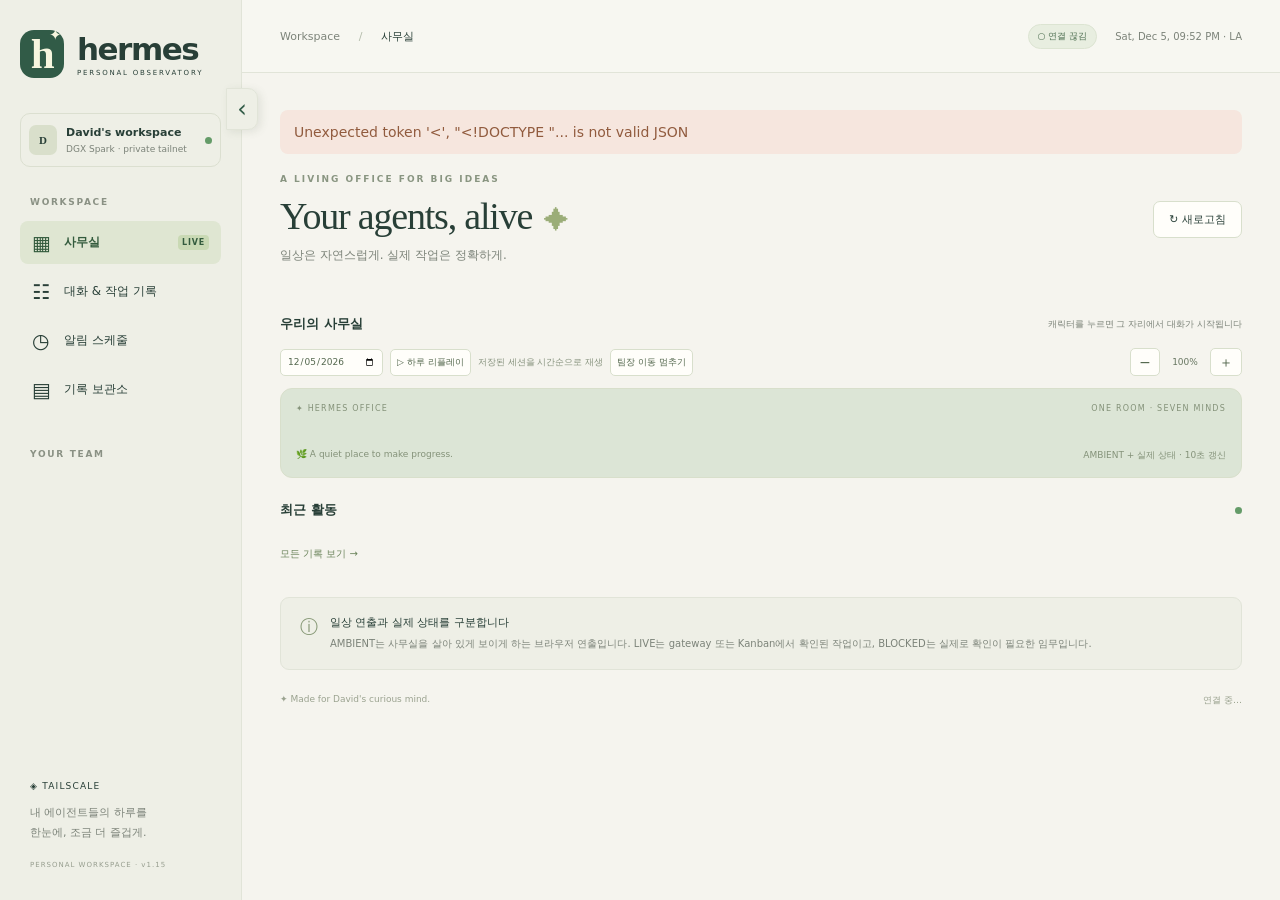
==== commit 40c5012c: "feat(agent): sync runtime integrations and automation" ====
--- a/browser/observatory/index.html
+++ b/browser/observatory/index.html
@@ -7,9 +7,9 @@
     <meta name="theme-color" content="#f4f3ec" />
     <title>Hermes HQ · Agent Observatory</title>
     <link rel="stylesheet" href="style.css" />
-    <script src="app.js?v=1.45.0" defer></script>
-    <script src="workbench.js?v=1.45.0" defer></script>
-    <link rel="stylesheet" href="workbench.css?v=1.45.0" />
+    <script src="app.js?v=1.46.0" defer></script>
+    <script src="workbench.js?v=1.46.0" defer></script>
+    <link rel="stylesheet" href="workbench.css?v=1.46.0" />
     <link rel="stylesheet" href="office.css" />
     <script src="office.js" defer></script>
   </head>
--- a/browser/observatory/workbench.css
+++ b/browser/observatory/workbench.css
@@ -677,3 +677,7 @@
 .interview-phrases { padding-left: 20px; margin-bottom: 0; }
 .interview-phrases li { margin: 12px 0; line-height: 1.7; overflow-wrap: anywhere; }
 .interview-phrases small { display: block; color: #707768; }
+
+.srs-explanation, .srs-reference { white-space: pre-wrap; overflow-wrap: anywhere; line-height: 1.75; }
+.srs-reference { border-left: 2px solid #c6c5b5; padding-left: 12px; }
+.podcast-quote { font-size: 15px; line-height: 1.8; overflow-wrap: anywhere; }
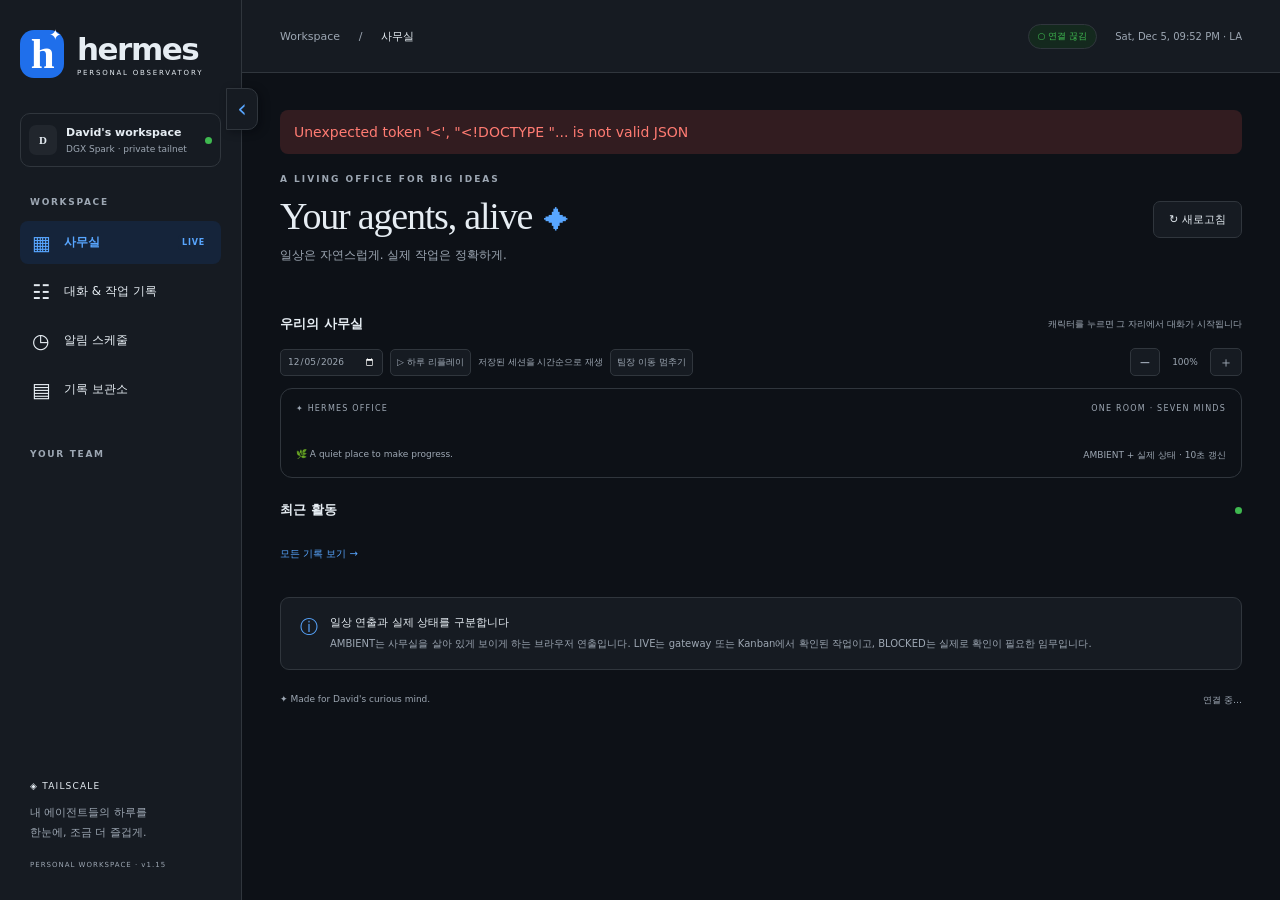
==== commit a7c31ff7: "chore(browser): record dev history and sync project overview" ====
--- a/browser/observatory/index.html
+++ b/browser/observatory/index.html
@@ -4,13 +4,14 @@
   <head>
     <meta charset="utf-8" />
     <meta name="viewport" content="width=device-width, initial-scale=1" />
-    <meta name="theme-color" content="#f4f3ec" />
+    <meta name="theme-color" content="#0d1117" />
+    <meta name="color-scheme" content="dark" />
     <title>Hermes HQ · Agent Observatory</title>
-    <link rel="stylesheet" href="style.css" />
+    <link rel="stylesheet" href="style.css?v=1.48.2" />
     <script src="app.js?v=1.46.0" defer></script>
-    <script src="workbench.js?v=1.46.0" defer></script>
-    <link rel="stylesheet" href="workbench.css?v=1.46.0" />
-    <link rel="stylesheet" href="office.css" />
+    <script src="workbench.js?v=1.46.1" defer></script>
+    <link rel="stylesheet" href="workbench.css?v=1.48.2" />
+    <link rel="stylesheet" href="office.css?v=1.48.2" />
     <script src="office.js" defer></script>
   </head>
   <body>
--- a/browser/observatory/style.css
+++ b/browser/observatory/style.css
@@ -1,4 +1,4 @@
-/* Author: David Choi. Purpose: warm, responsive living anime agent office. */
+/* Author: David Choi. Purpose: GitHub Dark palette and responsive living anime agent office. */
 .replay-controls {
   display: flex;
   gap: 7px;
@@ -9,28 +9,28 @@
 }
 .replay-controls input,
 .replay-controls button {
-  border: 1px solid #d8dfcc;
-  background: #fffefa;
+  border: 1px solid var(--line);
+  background: var(--paper);
   border-radius: 5px;
   padding: 6px;
-  color: #52664c;
+  color: var(--muted);
   font: inherit;
 }
 .replay-controls span {
-  color: #86927d;
+  color: var(--muted);
 }
 .room.replaying {
-  outline: 3px solid #7da161;
+  outline: 3px solid var(--link);
   transform: translateY(-4px);
-  box-shadow: 0 8px 0 #c3d3ad;
+  box-shadow: 0 8px 0 var(--line-strong);
 }
 .office-agent.replaying {
   z-index: 8;
-  filter: drop-shadow(0 0 12px #d6ff99);
+  filter: drop-shadow(0 0 12px var(--link));
 }
 .office-agent.replaying .agent-callout {
-  border-color: #6f954e;
-  box-shadow: 0 0 0 4px #d8e9b6;
+  border-color: var(--link);
+  box-shadow: 0 0 0 4px #1f6feb33;
 }
 .replaying .monitor:after {
   content: "≋";
@@ -57,14 +57,29 @@
   }
 }
 :root {
-  --bg: #f5f4ee;
-  --paper: #fffefa;
-  --ink: #283f37;
-  --muted: #7c8379;
-  --line: #e1e4d8;
-  --green: #315b47;
-  --soft: #e9eee1;
-  --accent: #d1e3a5;
+  /* GitHub Dark inspired tokens shared by the office and every workbench. */
+  color-scheme: dark;
+  --bg: #0d1117;
+  --paper: #161b22;
+  --surface: #21262d;
+  --ink: #e6edf3;
+  --muted: #9da7b3;
+  --line: #30363d;
+  --line-strong: #484f58;
+  --primary: #1f6feb;
+  --link: #58a6ff;
+  --soft: #21262d;
+  --accent: #58a6ff;
+  --accent-soft: #15243a;
+  --success: #3fb950;
+  --success-soft: #14291e;
+  --warning: #e3b341;
+  --warning-soft: #2b2415;
+  --danger: #ff7b72;
+  --danger-soft: #321c20;
+  --purple: #bc8cff;
+  --purple-soft: #251e35;
+  --shadow: #01040966;
   font-family: Inter, "Pretendard", "Noto Sans KR", system-ui, sans-serif;
   color: var(--ink);
   background: var(--bg);
@@ -75,6 +90,7 @@
 }
 body {
   margin: 0;
+  background: var(--bg);
 }
 button,
 input,
@@ -91,15 +107,35 @@
   cursor: pointer;
 }
 button:focus-visible,
-a:focus-visible {
-  outline: 3px solid #759f64;
+a:focus-visible,
+input:focus-visible,
+select:focus-visible,
+textarea:focus-visible,
+summary:focus-visible {
+  outline: 3px solid var(--link);
   outline-offset: 3px;
+}
+input,
+select,
+textarea {
+  color: var(--ink);
+  background: var(--bg);
+  accent-color: var(--primary);
+}
+input::placeholder,
+textarea::placeholder {
+  color: var(--muted);
+  opacity: 1;
+}
+::selection {
+  color: var(--ink);
+  background: #1f6feb66;
 }
 button {
   color: inherit;
 }
 a {
-  color: var(--green);
+  color: var(--link);
 }
 [hidden] {
   display: none !important;
@@ -109,7 +145,7 @@
   inset: 0 auto 0 0;
   width: 242px;
   padding: 30px 20px;
-  background: #eeefe6;
+  background: var(--paper);
   border-right: 1px solid var(--line);
   display: flex;
   flex-direction: column;
@@ -126,14 +162,14 @@
   padding: 0;
   border: 1px solid var(--line);
   border-radius: 0 10px 10px 0;
-  background: #eeefe6;
-  color: var(--green);
-  box-shadow: 3px 2px 8px #52604b1f;
+  background: var(--paper);
+  color: var(--link);
+  box-shadow: 3px 2px 8px var(--shadow);
   font-size: 24px;
   line-height: 1;
   transition: left 220ms ease, border-radius 220ms ease;
 }
-.sidebar-toggle:hover { background: #dfe6d2; }
+.sidebar-toggle:hover { background: var(--accent-soft); }
 html.sidebar-collapsed .sidebar { transform: translateX(-100%); }
 html.sidebar-collapsed .sidebar-toggle {
   left: 0;
@@ -151,8 +187,8 @@
 }
 .brand-icon {
   display: block;
-  background: var(--green);
-  color: #f7f6df;
+  background: var(--primary);
+  color: #ffffff;
   border-radius: 14px;
   width: 44px;
   height: 48px;
@@ -177,7 +213,7 @@
 }
 .workspace {
   margin: 35px 0 30px;
-  border: 1px solid #dbdfd0;
+  border: 1px solid var(--line);
   border-radius: 10px;
   display: flex;
   gap: 9px;
@@ -198,7 +234,7 @@
   height: 30px;
   display: grid;
   place-items: center;
-  background: #d9dfcb;
+  background: var(--surface);
   border-radius: 7px;
   font-family: Georgia, serif;
 }
@@ -206,7 +242,7 @@
 .live-dot {
   width: 7px;
   height: 7px;
-  background: #649b68;
+  background: var(--success);
   border-radius: 50%;
   display: inline-block;
 }
@@ -216,7 +252,7 @@
 .nav-caption {
   font-size: 9px;
   font-weight: 650;
-  color: #8a9184;
+  color: var(--muted);
   letter-spacing: 1.7px;
   margin: 0 10px 14px;
 }
@@ -242,14 +278,14 @@
   width: 20px;
 }
 nav button.active {
-  background: #dfe6d2;
-  color: #335b3d;
+  background: var(--accent-soft);
+  color: var(--link);
   font-weight: 650;
 }
 nav small {
   font-size: 8px;
   margin-left: auto;
-  background: #c9d9b4;
+  background: var(--accent-soft);
   border-radius: 4px;
   padding: 3px 4px;
   letter-spacing: 0.8px;
@@ -265,10 +301,10 @@
   width: 7px;
   height: 7px;
   border-radius: 50%;
-  background: #babfb4;
+  background: var(--surface);
 }
 .team-item .dot.on {
-  background: #63996e;
+  background: var(--success);
 }
 .team-item small {
   margin-left: auto;
@@ -291,7 +327,7 @@
 .sidebar-bottom > small {
   font-size: 7px;
   letter-spacing: 1px;
-  color: #979e8f;
+  color: var(--muted);
 }
 main {
   margin-left: 242px;
@@ -305,7 +341,7 @@
   align-items: center;
   justify-content: space-between;
   padding: 0 38px;
-  background: #f7f7f1;
+  background: var(--paper);
 }
 .breadcrumb {
   font-size: 11px;
@@ -313,7 +349,7 @@
 }
 .breadcrumb span {
   padding: 0 15px;
-  color: #b4bcab;
+  color: var(--muted);
 }
 .breadcrumb b {
   font-weight: 500;
@@ -327,9 +363,9 @@
   color: var(--muted);
 }
 .live-pill {
-  background: #e8eee0;
-  border: 1px solid #dce4d2;
-  color: #507153;
+  background: var(--success-soft);
+  border: 1px solid var(--line);
+  color: var(--success);
   border-radius: 20px;
   padding: 5px 9px;
   font-size: 9px;
@@ -349,7 +385,7 @@
   font-size: 9px;
   letter-spacing: 2px;
   font-weight: 650;
-  color: #899581;
+  color: var(--muted);
 }
 h1 {
   font-family: Georgia, "Noto Serif KR", serif;
@@ -359,7 +395,7 @@
   margin: 10px 0 9px;
 }
 .heading-star {
-  color: #9bad78;
+  color: var(--link);
   margin-left: 12px;
   font-size: 25px;
 }
@@ -372,14 +408,21 @@
 .primary {
   border-radius: 7px;
   padding: 10px 15px;
-  border: 1px solid #d8dfcc;
+  border: 1px solid var(--line);
   font-size: 11px;
   background: var(--paper);
 }
 .primary {
-  background: var(--green);
+  background: var(--primary);
   color: white;
-  border-color: var(--green);
+  border-color: var(--primary);
+}
+.primary:hover:not(:disabled) {
+  background: #2672e0;
+}
+.outline:hover:not(:disabled) {
+  background: var(--surface);
+  border-color: var(--line-strong);
 }
 .stats {
   display: grid;
@@ -413,7 +456,7 @@
   position: absolute;
   right: 16px;
   top: 18px;
-  color: #8d9c79;
+  color: var(--muted);
   font-size: 18px;
 }
 .office-layout {
@@ -437,10 +480,10 @@
   font-size: 9px;
 }
 .office-floor {
-  background: #eaeedf;
+  background: var(--surface);
   background-image: radial-gradient(#c6cfb9 0.7px, transparent 0.7px);
   background-size: 14px 14px;
-  border: 1px solid #d8dfcb;
+  border: 1px solid var(--line);
   border-radius: 12px;
   padding: 20px;
 }
@@ -450,7 +493,7 @@
   justify-content: space-between;
   font-size: 8px;
   letter-spacing: 1.2px;
-  color: #849279;
+  color: var(--muted);
 }
 .floor-label {
   margin-bottom: 18px;
@@ -466,20 +509,20 @@
   gap: 16px;
 }
 .room {
-  border: 1px solid #d1d8c6;
-  background: #fffdf4;
+  border: 1px solid var(--line);
+  background: var(--paper);
   border-radius: 9px;
   text-align: left;
   overflow: hidden;
   padding: 0;
-  box-shadow: 0 3px 0 #d4dbc8;
+  box-shadow: 0 3px 0 var(--line-strong);
   transition:
     transform 0.2s,
     box-shadow 0.2s;
 }
 .room:hover {
   transform: translateY(-4px);
-  box-shadow: 0 7px 0 #d4dbc8;
+  box-shadow: 0 7px 0 var(--line-strong);
 }
 .room-heading {
   display: flex;
@@ -494,7 +537,7 @@
 .room-heading .number {
   margin-left: auto;
   font-size: 8px;
-  color: #929889;
+  color: var(--muted);
 }
 .room-subtitle {
   font-size: 9px;
@@ -511,7 +554,7 @@
     #e8e5d4 60% 62%,
     #f1eddb 62%
   );
-  border: 1px solid #e1e2d1;
+  border: 1px solid var(--line);
   border-radius: 4px;
   overflow: hidden;
 }
@@ -531,7 +574,7 @@
   top: 12px;
   width: 38px;
   height: 32px;
-  border: 4px solid #fffefa;
+  border: 4px solid var(--paper);
   background: linear-gradient(130deg, #bdd9d8, #e9ead8);
   box-shadow: 0 2px 0 #bec8b5;
 }
@@ -542,7 +585,7 @@
   top: 0;
   height: 100%;
   width: 3px;
-  background: #fffefa;
+  background: var(--paper);
 }
 .window:after {
   content: "";
@@ -551,7 +594,7 @@
   top: 11px;
   height: 3px;
   width: 100%;
-  background: #fffefa;
+  background: var(--paper);
 }
 .shelf {
   position: absolute;
@@ -724,7 +767,7 @@
   height: 29px;
   width: 29px;
   border-radius: 8px;
-  background: #e8eddf;
+  background: var(--surface);
   display: grid;
   place-items: center;
   flex-shrink: 0;
@@ -749,28 +792,28 @@
 }
 .activity-text time {
   font-size: 8px;
-  color: #96a08b;
+  color: var(--muted);
 }
 .text-button {
   border: 0;
   background: none;
   padding: 13px 0;
   font-size: 10px;
-  color: #6a835a;
+  color: var(--link);
 }
 .coverage {
   display: flex;
   gap: 12px;
   padding: 17px 19px;
   margin-top: 23px;
-  background: #eeefe6;
+  background: var(--paper);
   border: 1px solid var(--line);
   border-radius: 9px;
   font-size: 11px;
 }
 .coverage > span {
   font-size: 18px;
-  color: #859774;
+  color: var(--link);
 }
 .coverage small {
   display: block;
@@ -783,14 +826,14 @@
   display: flex;
   justify-content: space-between;
   font-size: 9px;
-  color: #9aa28f;
+  color: var(--muted);
   padding: 24px 0;
 }
 .filters {
   display: flex;
   gap: 9px;
   flex-wrap: wrap;
-  background: #eaeedf;
+  background: var(--surface);
   padding: 13px;
   border: 1px solid var(--line);
   border-radius: 10px;
@@ -798,7 +841,7 @@
 .filters input,
 .filters select {
   background: var(--paper);
-  border: 1px solid #d9dece;
+  border: 1px solid var(--line);
   border-radius: 6px;
   padding: 9px;
   min-width: 0;
@@ -834,7 +877,7 @@
   display: block;
 }
 .record:hover {
-  border-color: #acbf93;
+  border-color: var(--primary);
 }
 .record .record-meta {
   font-size: 9px;
@@ -865,10 +908,10 @@
   overflow: hidden;
 }
 .tag {
-  background: #edf0e5;
+  background: var(--success-soft);
   border-radius: 4px;
   padding: 2px 6px;
-  color: #788a69;
+  color: var(--muted);
   font-size: 9px;
 }
 .pagination {
@@ -893,7 +936,7 @@
 .empty {
   padding: 45px;
   text-align: center;
-  border: 1px dashed #c8d3bc;
+  border: 1px dashed var(--line);
   border-radius: 10px;
   color: var(--muted);
   line-height: 1.9;
@@ -939,10 +982,10 @@
   color: var(--ink);
   width: min(880px, 95vw);
   max-height: 90vh;
-  box-shadow: 0 25px 100px #142b2530;
+  box-shadow: 0 25px 100px var(--shadow);
 }
 dialog::backdrop {
-  background: #1f322555;
+  background: #010409b3;
   backdrop-filter: blur(3px);
 }
 .dialog-top {
@@ -961,7 +1004,7 @@
 }
 .icon-button {
   border: 0;
-  background: #e7ebdd;
+  background: var(--surface);
   min-width: 32px;
   height: 32px;
   border-radius: 50%;
@@ -975,14 +1018,14 @@
   margin-bottom: 12px;
 }
 .message.user {
-  background: #e9efdf;
+  background: var(--accent-soft);
   margin-right: 35px;
 }
 .message.assistant {
   margin-left: 25px;
 }
 .message.tool {
-  border-left: 3px solid #d2b68b;
+  border-left: 3px solid var(--warning);
 }
 .message header {
   height: auto;
@@ -1010,14 +1053,14 @@
   font-size: 11px;
 }
 #error {
-  background: #f6e6de;
-  color: #915b3e;
+  background: var(--danger-soft);
+  color: var(--danger);
   padding: 14px;
   border-radius: 8px;
   margin-bottom: 20px;
 }
 .error-text {
-  color: #a5684c;
+  color: var(--danger);
 }
 .detail-tools {
   display: flex;
@@ -1297,7 +1340,7 @@
   padding: 14px;
   background: #e5eadb;
   background-image:
-    radial-gradient(circle at 15% 5%, #fffdf4 0 1px, transparent 1.5px),
+    radial-gradient(circle at 15% 5%, var(--paper) 0 1px, transparent 1.5px),
     radial-gradient(#bcc8b0 0.7px, transparent 0.7px);
   background-size: 100% 100%, 14px 14px;
 }
@@ -1360,8 +1403,8 @@
   border: 1px solid color-mix(in srgb, var(--room-color) 65%, #c7cbbb);
   border-radius: 12px 12px 32px 12px;
   background:
-    linear-gradient(135deg, color-mix(in srgb, var(--room-color) 18%, #fffdf5), #fffdf577),
-    #fffdf5;
+    linear-gradient(135deg, color-mix(in srgb, var(--room-color) 18%, var(--paper)), var(--paper)),
+    var(--paper);
   box-shadow: inset 0 0 0 5px #fff7, 0 3px 10px #76846715;
   z-index: 0;
 }
@@ -1370,7 +1413,7 @@
   inset: 10px auto auto 12px;
   padding: 4px 7px;
   border-radius: 10px;
-  background: #fffdf0d9;
+  background: var(--paper);
   color: #6c7764;
   font-size: 8px;
   letter-spacing: 0.4px;
@@ -1450,7 +1493,7 @@
   border: 0;
   background: transparent;
   text-align: center;
-  color: #36483f;
+  color: var(--ink);
 }
 .agent-papers { left: 2%; top: 5%; }
 .agent-interview { left: 27%; top: 5%; }
@@ -1468,10 +1511,10 @@
   min-height: 42px;
   padding: 7px 9px;
   transform: translateX(-50%);
-  border: 1px solid #d8ddcf;
+  border: 1px solid var(--line);
   border-radius: 10px 10px 10px 3px;
-  background: #fffef6ed;
-  box-shadow: 0 4px 13px #53644b17;
+  background: var(--paper);
+  box-shadow: 0 4px 13px var(--shadow);
   text-align: left;
   transition: transform 0.2s, border-color 0.2s;
 }
@@ -1482,9 +1525,9 @@
   bottom: -6px;
   width: 9px;
   height: 9px;
-  background: #fffef6;
-  border-right: 1px solid #d8ddcf;
-  border-bottom: 1px solid #d8ddcf;
+  background: var(--paper);
+  border-right: 1px solid var(--line);
+  border-bottom: 1px solid var(--line);
   transform: rotate(45deg);
 }
 .agent-callout b,
@@ -1495,9 +1538,9 @@
   white-space: nowrap;
 }
 .agent-callout b { font-size: 9px; font-weight: 650; }
-.agent-callout small { margin-top: 3px; font-size: 7px; color: #8a9284; }
+.agent-callout small { margin-top: 3px; font-size: 7px; color: var(--muted); }
 .office-agent:hover { z-index: 9; }
-.office-agent:hover .agent-callout { transform: translateX(-50%) translateY(-3px); border-color: #8eac79; }
+.office-agent:hover .agent-callout { transform: translateX(-50%) translateY(-3px); border-color: var(--link); }
 .agent-body {
   position: absolute;
   top: 43px;
@@ -1510,7 +1553,7 @@
   position: absolute;
   inset: 0;
   overflow: hidden;
-  filter: drop-shadow(0 6px 4px #4c5b4930);
+  filter: drop-shadow(0 6px 4px var(--shadow));
   z-index: 2;
 }
 .agent-sprite img {
@@ -1534,7 +1577,7 @@
   width: 78px;
   height: 15px;
   border-radius: 50%;
-  background: #3f52332e;
+  background: var(--shadow);
   filter: blur(2px);
 }
 .agent-spark {
@@ -1542,7 +1585,7 @@
   right: -3px;
   top: 42px;
   z-index: 3;
-  color: #e5b866;
+  color: var(--warning);
   opacity: 0;
 }
 .agent-nameplate {
@@ -1553,15 +1596,15 @@
   z-index: 7;
   min-width: 105px;
   padding: 5px 9px 4px;
-  border: 1px solid #d8ddcf;
+  border: 1px solid var(--line);
   border-radius: 8px;
-  background: #fffdf2ed;
-  box-shadow: 0 3px 0 color-mix(in srgb, var(--room-color) 35%, #d4d9cb);
+  background: var(--paper);
+  box-shadow: 0 3px 0 color-mix(in srgb, var(--room-color) 35%, var(--line-strong));
 }
 .agent-nameplate strong,
 .agent-nameplate small { display: block; }
 .agent-nameplate strong { font-family: Georgia, serif; font-size: 11px; }
-.agent-nameplate small { color: #858d80; font-size: 6px; letter-spacing: 0.5px; text-transform: uppercase; }
+.agent-nameplate small { color: var(--muted); font-size: 6px; letter-spacing: 0.5px; text-transform: uppercase; }
 .agent-presence {
   position: absolute;
   z-index: 8;
@@ -1572,8 +1615,8 @@
   gap: 4px;
   padding: 3px 5px;
   border-radius: 8px;
-  background: #eef1e8e8;
-  color: #768073;
+  background: var(--surface);
+  color: var(--muted);
   font-size: 6px;
   font-weight: 750;
   letter-spacing: 0.6px;
@@ -1584,23 +1627,23 @@
   width: 6px;
   height: 6px;
   border-radius: 50%;
-  background: #aab3a4;
-}
-.presence-working .agent-presence { color: #356d46; background: #e2f1dcec; }
+  background: var(--muted);
+}
+.presence-working .agent-presence { color: var(--success); background: var(--success-soft); }
 .presence-working .agent-presence i,
-.legend-live { background: #56a366 !important; box-shadow: 0 0 0 3px #77b98432; animation: live-pulse 1.4s infinite; }
+.legend-live { background: var(--success) !important; box-shadow: 0 0 0 3px #3fb95033; animation: live-pulse 1.4s infinite; }
 .presence-working .agent-spark { opacity: 1; animation: sparkle 1.2s ease-in-out infinite; }
-.presence-blocked .agent-presence { color: #965549; background: #f5dfd9ee; }
+.presence-blocked .agent-presence { color: var(--danger); background: var(--danger-soft); }
 .presence-blocked .agent-presence i,
-.legend-blocked { background: #c87564 !important; }
-.legend-ambient { background: #aab3a4 !important; }
+.legend-blocked { background: var(--danger) !important; }
+.legend-ambient { background: var(--muted) !important; }
 .office-legend {
   position: absolute;
   right: 13px;
   bottom: 10px;
   display: flex;
   gap: 12px;
-  color: #7b8478;
+  color: var(--muted);
   font-size: 6px;
   letter-spacing: 0.6px;
   z-index: 5;
@@ -1616,9 +1659,9 @@
   gap: 3px;
   padding: 5px;
   border-radius: 6px;
-  background: #fffdf2d9;
-}
-.office-annex b { font-size: 6px; color: #899581; }
+  background: var(--paper);
+}
+.office-annex b { font-size: 6px; color: var(--muted); }
 .office-annex button { border: 0; background: transparent; font-size: 7px; text-align: left; }
 .motion-read { animation: character-read 3.8s ease-in-out infinite; }
 .motion-focus { animation: character-focus 0.8s ease-in-out infinite; }
@@ -1655,7 +1698,7 @@
   89% { transform: translateY(0); }
 }
 @keyframes live-pulse {
-  50% { box-shadow: 0 0 0 5px #77b9840d; }
+  50% { box-shadow: 0 0 0 5px #3fb9500d; }
 }
 @keyframes sparkle {
   0%, 100% { transform: scale(0.7) rotate(0); opacity: 0.3; }
@@ -1689,9 +1732,9 @@
     width: 100%;
     min-width: 0;
     height: 238px;
-    border: 1px solid #d7ddcf;
+    border: 1px solid var(--line);
     border-radius: 10px;
-    background: #fffdf3a8;
+    background: var(--paper);
     overflow: hidden;
   }
   .agent-callout { top: 7px; width: calc(100% - 12px); }
--- a/browser/observatory/workbench.css
+++ b/browser/observatory/workbench.css
@@ -1,4 +1,62 @@
 /* Author: David Choi. Purpose: focused, responsive study workbenches. */
+.coding-topics {
+  display: grid;
+  gap: 8px;
+  margin-top: 14px;
+}
+.coding-topic,
+.coding-skip-history {
+  border: 1px solid var(--line);
+  border-radius: 8px;
+  padding: 12px;
+  min-width: 0;
+}
+.coding-topic summary,
+.coding-skip-history summary {
+  cursor: pointer;
+  font-size: 13px;
+}
+.coding-topic summary span,
+.coding-skip-history summary span {
+  display: inline-block;
+  margin-left: 10px;
+  font-size: 11px;
+  color: var(--muted);
+}
+.coding-topic[open] {
+  border-color: var(--link);
+}
+.coding-topic-body {
+  margin-top: 12px;
+}
+.coding-problems {
+  padding-left: 20px;
+  margin-bottom: 0;
+}
+.coding-problem {
+  display: flex;
+  align-items: center;
+  justify-content: space-between;
+  flex-wrap: wrap;
+  gap: 10px;
+  padding: 10px 0;
+  border-bottom: 1px solid var(--line);
+  font-size: 12px;
+}
+.coding-problem:last-child {
+  border-bottom: 0;
+}
+.coding-problem small {
+  display: block;
+  margin-top: 4px;
+  color: var(--muted);
+}
+.coding-problem.active {
+  font-weight: 650;
+}
+.coding-skip-history {
+  margin-top: 16px;
+}
 .bench-toolbar {
   display: flex;
   align-items: center;
@@ -8,7 +66,7 @@
 }
 .bench-toolbar [role="status"] {
   font-size: 12px;
-  color: #577347;
+  color: var(--link);
 }
 .workbench-grid {
   display: grid;
@@ -47,24 +105,24 @@
   overflow-wrap: anywhere;
 }
 .mission {
-  border-top: 4px solid #b5c99a;
+  border-top: 4px solid var(--link);
 }
 .reward-card {
   position: relative; display: grid; grid-template-columns: 1.1fr 1.4fr 1fr;
-  gap: 18px; overflow: hidden; color: #173f32;
-  background: linear-gradient(125deg, #fff9d8, #e5f3cf 55%, #d7ece8);
-  border-color: #d5b95f; box-shadow: inset 0 0 0 2px #fff9cf, 0 8px 22px #85702c1f;
-}
-.reward-card:after { content: "$"; position: absolute; right: 2%; bottom: -35px; color: #e0c46138; font: 130px Georgia, serif; }
-.reward-card h2 { margin: 8px 0 4px; color: #866816; font-size: 42px; }
+  gap: 18px; overflow: hidden; color: var(--ink);
+  background: linear-gradient(125deg, var(--warning-soft), var(--paper) 55%, var(--accent-soft));
+  border-color: #6e5725; box-shadow: inset 0 0 0 2px var(--warning-soft), 0 8px 22px var(--shadow);
+}
+.reward-card:after { content: "$"; position: absolute; right: 2%; bottom: -35px; color: #e3b34118; font: 130px Georgia, serif; }
+.reward-card h2 { margin: 8px 0 4px; color: var(--warning); font-size: 42px; }
 .reward-week { display: grid; grid-template-columns: repeat(2, minmax(0, 1fr)); gap: 7px; align-content: center; }
 .reward-week > b { grid-column: 1 / -1; }
-.reward-week span { padding: 7px 9px; border-radius: 8px; background: #fffdf0b5; font-size: 11px; }
-.reward-week strong { float: right; color: #4d7455; }
+.reward-week span { padding: 7px 9px; border-radius: 8px; background: var(--warning-soft); font-size: 11px; }
+.reward-week strong { float: right; color: var(--success); }
 .reward-next { align-self: center; position: relative; z-index: 1; }
 .reward-next small, .reward-next b, .reward-next span { display: block; }
 .reward-next b { margin: 5px 0; font: 18px Georgia, serif; }
-.reward-disclaimer { grid-column: 1 / -1; color: #7c806d; }
+.reward-disclaimer { grid-column: 1 / -1; color: var(--muted); }
 @media (max-width: 700px) { .reward-card { grid-template-columns: 1fr; } .reward-disclaimer { grid-column: auto; } }
 .desk-tags,
 .desk-actions {
@@ -75,7 +133,7 @@
 }
 .desk-tags span {
   font-size: 10px;
-  background: #eaf0e1;
+  background: var(--surface);
   border-radius: 20px;
   padding: 5px 9px;
 }
@@ -93,10 +151,10 @@
 .desk-field input,
 .desk-field select,
 .desk-card textarea {
-  border: 1px solid #d8dfcc;
+  border: 1px solid var(--line);
   border-radius: 7px;
   padding: 11px;
-  background: #fafbf5;
+  background: var(--bg);
   color: var(--ink);
   font: inherit;
   max-width: 100%;
@@ -117,7 +175,7 @@
   gap: 18px;
   align-items: center;
   flex-wrap: wrap;
-  background: #edf1e5;
+  background: var(--surface);
   padding: 18px;
   border-radius: 10px;
   margin: 20px 0;
@@ -149,22 +207,22 @@
 }
 .solution-review { border-top: 1px solid var(--line); }
 .solution-review > summary { display: flex; align-items: center; justify-content: space-between; gap: 12px; padding: 16px 0; cursor: pointer; font-size: 13px; }
-.solution-review > summary:focus-visible { outline: 2px solid #577347; outline-offset: 3px; }
+.solution-review > summary:focus-visible { outline: 2px solid var(--link); outline-offset: 3px; }
 .solution-review summary small { display: block; color: var(--muted); font-size: 10px; margin-top: 6px; }
-.review-status { flex-shrink: 0; color: #577347; font-size: 10px; }
-.review-connection { border-left: 3px solid #ae813e; background: #fff8e8; padding: 14px; margin: 14px 0; font-size: 12px; }
+.review-status { flex-shrink: 0; color: var(--link); font-size: 10px; }
+.review-connection { border-left: 3px solid var(--warning); background: var(--warning-soft); padding: 14px; margin: 14px 0; font-size: 12px; }
 .review-connection code { overflow-wrap: anywhere; }
-.review-body { border-radius: 8px; background: #f5f7ee; padding: 16px; margin-bottom: 16px; }
+.review-body { border-radius: 8px; background: var(--bg); padding: 16px; margin-bottom: 16px; }
 .review-body h3 { font-size: 12px; margin: 18px 0 6px; }
 .review-body h3:first-child { margin-top: 0; }
-.review-source { margin: 12px 0; min-width: 0; overflow: hidden; border: 1px solid #394353; border-radius: 8px; background: #202733; }
-.review-source figcaption { padding: 8px 14px; border-bottom: 1px solid #394353; color: #c3cddd; font: 11px ui-monospace, monospace; }
-.review-code { margin: 0; padding: 14px 16px; font: 13px/1.7 ui-monospace, "SFMono-Regular", Consolas, "Liberation Mono", monospace; color: #e5eaf2; white-space: pre; overflow-wrap: normal; overflow-x: auto; tab-size: 4; }
+.review-source { margin: 12px 0; min-width: 0; overflow: hidden; border: 1px solid var(--line); border-radius: 8px; background: var(--bg); }
+.review-source figcaption { padding: 8px 14px; border-bottom: 1px solid var(--line); color: var(--muted); font: 11px ui-monospace, monospace; }
+.review-code { margin: 0; padding: 14px 16px; font: 13px/1.7 ui-monospace, "SFMono-Regular", Consolas, "Liberation Mono", monospace; color: var(--ink); white-space: pre; overflow-wrap: normal; overflow-x: auto; tab-size: 4; }
 .review-code code { font: inherit; white-space: inherit; color: inherit; background: transparent; }
-.review-code .code-keyword { color: #d8a7ff; }
-.review-code .code-string { color: #b8de9e; }
-.review-code .code-number { color: #f2be87; }
-.review-code .code-comment { color: #a0aec0; font-style: italic; }
+.review-code .code-keyword { color: #ff7b72; }
+.review-code .code-string { color: #a5d6ff; }
+.review-code .code-number { color: #79c0ff; }
+.review-code .code-comment { color: var(--muted); font-style: italic; }
 .account-row { border-top: 1px solid var(--line); padding: 12px 0; }
 .workbench-grid + .account-settings { margin-top: 20px; }
 .account-row .muted { margin: 5px 0 10px; }
@@ -190,14 +248,15 @@
 .chat-bubble {
   width: min(88%, 680px);
   padding: 12px 14px;
-  border: 2px solid var(--ink);
-  background: #fffdf5;
-  box-shadow: 3px 3px 0 color-mix(in srgb, var(--ink) 25%, transparent);
+  border: 1px solid var(--line);
+  background: var(--paper);
+  border-radius: 10px;
+  box-shadow: 0 3px 8px var(--shadow);
 }
 
 .chat-bubble.user {
   justify-self: end;
-  background: #e8f1dc;
+  background: var(--accent-soft);
 }
 
 .chat-bubble p {
@@ -292,7 +351,7 @@
 }
 .desk-metrics > div {
   flex: 1;
-  background: #e9edde;
+  background: var(--surface);
   border-radius: 10px;
   padding: 20px;
 }
@@ -319,7 +378,7 @@
 }
 .srs-answer {
   padding: 12px;
-  background: #e8eedf;
+  background: var(--surface);
   border-radius: 8px;
 }
 .srs-answer b {
@@ -331,7 +390,7 @@
   justify-content: space-between;
   width: 100%;
   text-align: left;
-  background: #f5f7ee;
+  background: var(--bg);
   border: 1px solid var(--line);
   padding: 16px 13px;
   margin: 10px 0;
@@ -350,8 +409,8 @@
   cursor: wait;
 }
 .mission-command {
-  border-top: 4px solid #879d78;
-  background: linear-gradient(145deg, #f7f8f0, #eef2e6);
+  border-top: 4px solid var(--link);
+  background: linear-gradient(145deg, var(--bg), var(--paper));
 }
 .mission-command form {
   margin-top: 20px;
@@ -370,16 +429,16 @@
 }
 .dispatcher {
   flex: none;
-  color: #9c6d63;
-  background: #f5e9e5;
+  color: var(--danger);
+  background: var(--danger-soft);
   border-radius: 20px;
   padding: 7px 11px;
   font-size: 9px;
   letter-spacing: 0.05em;
 }
 .dispatcher.on {
-  color: #4c7046;
-  background: #e5edde;
+  color: var(--success);
+  background: var(--success-soft);
 }
 .agent-roster {
   display: flex;
@@ -389,7 +448,7 @@
 }
 .agent-roster > span {
   border: 1px solid var(--line);
-  background: #fafbf6;
+  background: var(--bg);
   padding: 6px 9px;
   border-radius: 20px;
   font-size: 9px;
@@ -408,7 +467,7 @@
   scrollbar-width: thin;
 }
 .mission-column {
-  background: #f2f4eb;
+  background: var(--surface);
   border-radius: 9px;
   padding: 10px;
   min-height: 170px;
@@ -426,7 +485,7 @@
   min-width: 20px;
   height: 20px;
   border-radius: 50%;
-  background: #dfe5d3;
+  background: var(--surface);
 }
 .mission-card {
   position: relative;
@@ -434,8 +493,8 @@
   flex-direction: column;
   align-items: flex-start;
   width: 100%;
-  border: 1px solid #d9dfcf;
-  background: #fff;
+  border: 1px solid var(--line-strong);
+  background: var(--paper);
   border-radius: 8px;
   padding: 12px;
   margin-bottom: 9px;
@@ -443,7 +502,7 @@
   gap: 7px;
 }
 .mission-card:hover {
-  border-color: #9eae8f;
+  border-color: var(--link);
   transform: translateY(-1px);
 }
 .mission-card strong {
@@ -467,36 +526,36 @@
 }
 .mission-agent {
   font-size: 9px;
-  color: #58704d;
+  color: var(--link);
 }
 .mission-state {
   display: inline-block;
   font-size: 8px;
   padding: 4px 7px;
   border-radius: 20px;
-  background: #e8ebdf;
+  background: var(--surface);
 }
 .state-running,
 .state-review {
-  background: #e1ebef;
-  color: #3a6675;
+  background: var(--accent-soft);
+  color: var(--link);
 }
 .state-blocked {
-  background: #f4e3df;
-  color: #8a4d43;
+  background: var(--danger-soft);
+  color: var(--danger);
 }
 .state-done {
-  background: #e1ecdc;
-  color: #476e3f;
+  background: var(--success-soft);
+  color: var(--success);
 }
 .mission-empty {
-  color: #9da392;
+  color: var(--muted);
   padding: 22px 5px;
   text-align: center;
   font-size: 9px;
 }
 .mission-detail-card {
-  border-left: 4px solid #9bac89;
+  border-left: 4px solid var(--link);
 }
 .mission-body,
 .mission-result > div {
@@ -509,7 +568,7 @@
   display: block;
   margin: 20px 0;
   padding: 16px;
-  background: #edf2e7;
+  background: var(--success-soft);
   border-radius: 8px;
 }
 .mission-result > b {
@@ -556,16 +615,16 @@
   font-size: 9px;
 }
 .mission-error {
-  color: #974f45;
+  color: var(--danger);
 }
 .mission-inline input,
 .mission-admin select {
   min-width: 180px;
   flex: 1;
-  border: 1px solid #d8dfcc;
+  border: 1px solid var(--line);
   border-radius: 7px;
   padding: 10px;
-  background: #fafbf5;
+  background: var(--bg);
 }
 .mission-admin label {
   display: flex;
@@ -574,8 +633,8 @@
   font-size: 9px;
 }
 .danger {
-  color: #914f45;
-  border-color: #dcbab4;
+  color: var(--danger);
+  border-color: var(--line-strong);
 }
 @media (max-width: 1100px) {
   .workbench-grid {
@@ -632,14 +691,14 @@
 }
 
 /* Give the conversation its own full-height column below a shared room heading. */
-.bench-heading { display: grid; grid-template-columns: auto minmax(0, 1fr) auto; align-items: center; gap: 20px; padding: 16px 22px; border: 1px solid #d4ddc6; border-radius: 12px; background: linear-gradient(100deg, #e0e8d3, #fffcf3); }
+.bench-heading { display: grid; grid-template-columns: auto minmax(0, 1fr) auto; align-items: center; gap: 20px; padding: 16px 22px; border: 1px solid var(--line); border-radius: 12px; background: linear-gradient(100deg, var(--accent-soft), var(--bg)); }
 .bench-heading-copy { min-width: 0; }
 .bench-heading h1 { font-size: 27px; margin: 0; }
 .bench-heading .bench-toolbar { margin: 14px 0 0; gap: 8px; }
 .bench-heading .bench-toolbar button { font-size: 10px; padding: 8px 10px; }
 #bench-companion .cast-art { width: 40px; height: 96px; }
 #bench-companion .cast-art[data-character="english"] { width: 62px; height: 96px; }
-#bench-summary .bench-pace { font-size: 11px; color: #465837; margin: 0; }
+#bench-summary .bench-pace { font-size: 11px; color: var(--muted); margin: 0; }
 #bench-summary .bench-progress { margin: 10px 0 0; gap: 8px 20px; }
 #bench-summary .bench-progress b { font-size: 20px; }
 #bench-summary .bench-progress span { font-size: 9px; }
@@ -671,13 +730,13 @@
   #bench-summary .bench-progress { gap: 8px 14px; }
 }
 
-.interview-script { margin-top: 20px; padding: 18px; border: 1px solid #bccbb4; border-radius: 8px; background: #fffef8; }
-.interview-script h4 { margin: 20px 0 8px; font-size: 12px; color: #577347; }
+.interview-script { margin-top: 20px; padding: 18px; border: 1px solid var(--line); border-radius: 8px; background: var(--paper); }
+.interview-script h4 { margin: 20px 0 8px; font-size: 12px; color: var(--link); }
 .interview-speech { margin: 0; font-size: 15px; line-height: 1.85; white-space: pre-wrap; overflow-wrap: anywhere; }
 .interview-phrases { padding-left: 20px; margin-bottom: 0; }
 .interview-phrases li { margin: 12px 0; line-height: 1.7; overflow-wrap: anywhere; }
-.interview-phrases small { display: block; color: #707768; }
+.interview-phrases small { display: block; color: var(--muted); }
 
 .srs-explanation, .srs-reference { white-space: pre-wrap; overflow-wrap: anywhere; line-height: 1.75; }
-.srs-reference { border-left: 2px solid #c6c5b5; padding-left: 12px; }
+.srs-reference { border-left: 2px solid var(--line); padding-left: 12px; }
 .podcast-quote { font-size: 15px; line-height: 1.8; overflow-wrap: anywhere; }
--- a/browser/observatory/office.css
+++ b/browser/observatory/office.css
@@ -4,186 +4,186 @@
 #office-view .stats { margin-bottom: 22px; }
 #office-view .stat { padding: 11px 16px; }
 #office-view .stat strong { font-size: 23px; margin: 4px 0; }
-.office-floor { padding: 15px; background: #dce5d6; container: office / inline-size; }
+.office-floor { padding: 15px; background: var(--bg); container: office / inline-size; }
 #rooms { display: block; position: relative; }
-.office-viewport { overflow: auto; border-radius: 12px; border: 1px solid #a7b3a1; }
+.office-viewport { overflow: auto; border-radius: 12px; border: 1px solid var(--line); }
 .shared-floor {
   position: relative; width: 100%; min-width: 0; aspect-ratio: 1000 / 560;
-  overflow: hidden; isolation: isolate; background-color: #eee4d1;
-  background-image: linear-gradient(115deg, #fff9e92b, transparent 38%),
-    repeating-linear-gradient(0deg, transparent 0 46px, #ac997843 47px 48px),
-    repeating-linear-gradient(90deg, #fff3 0 95px, #a78f6e38 96px 97px);
-  box-shadow: inset 0 0 0 12px #b7a27f, inset 0 0 70px #7564405c;
+  overflow: hidden; isolation: isolate; background-color: #18212b;
+  background-image: linear-gradient(115deg, #58a6ff0a, transparent 38%),
+    repeating-linear-gradient(0deg, transparent 0 46px, #303e4d70 47px 48px),
+    repeating-linear-gradient(90deg, #ffffff02 0 95px, #303e4d70 96px 97px);
+  box-shadow: inset 0 0 0 12px #30363d, inset 0 0 70px #01040980;
 }
 .back-wall {
   position: absolute; inset: 0 0 auto; height: 21%; display: flex; justify-content: space-around;
-  align-items: center; background: linear-gradient(#d2dccd, #b4c4b2);
-  border-bottom: 11px solid #92a38e; box-shadow: 0 14px 24px #69765540; z-index: 1;
-}
-.back-wall > span { text-align: center; font: 25px Georgia, serif; letter-spacing: 7px; color: #506654; }
+  align-items: center; background: linear-gradient(#253141, #1c2734);
+  border-bottom: 11px solid #303d4d; box-shadow: 0 14px 24px #01040966; z-index: 1;
+}
+.back-wall > span { text-align: center; font: 25px Georgia, serif; letter-spacing: 7px; color: var(--muted); }
 .back-wall small { font: 8px system-ui; letter-spacing: 3px; }
 .reward-hud {
   position: absolute; z-index: 35; left: 50%; top: 2.5%; width: 25%; min-width: 210px;
   transform: translateX(-50%); display: flex; align-items: center; gap: 10px;
-  padding: 8px 11px; border: 2px solid #f2d77e; border-radius: 10px;
-  background: linear-gradient(145deg, #25473d, #16352e); color: #fff8db;
-  box-shadow: 0 5px 0 #74683f, 0 9px 18px #263d3045;
+  padding: 8px 11px; border: 2px solid #6e5725; border-radius: 10px;
+  background: linear-gradient(145deg, #292519, #161b22); color: var(--ink);
+  box-shadow: 0 5px 0 #111923, 0 9px 18px var(--shadow);
 }
 .reward-hud[hidden] { display: none; }
 .reward-hud { appearance: none; text-align: left; cursor: pointer; font: inherit; }
-.reward-hud:hover, .reward-hud:focus-visible { outline: 2px solid #fff4bc; outline-offset: 3px; box-shadow: 0 5px 0 #74683f, 0 9px 18px #263d3045, 0 0 0 4px #efd36c66; }
+.reward-hud:hover, .reward-hud:focus-visible { outline: 2px solid var(--warning); outline-offset: 3px; box-shadow: 0 5px 0 #111923, 0 9px 18px var(--shadow), 0 0 0 4px #e3b34122; }
 .reward-wallet { flex: 0 0 auto; width: 52px; height: 38px; display: grid; place-items: center;
-  border-radius: 8px; background: #e8c45e; color: #3d4a2d; font: 13px Georgia, serif; }
+  border-radius: 8px; background: var(--warning); color: #0d1117; font: 13px Georgia, serif; }
 .reward-wallet b { font-size: 19px; }
 .reward-hud > span:last-child { min-width: 0; flex: 1; }
 .reward-hud small, .reward-hud strong { display: block; overflow: hidden; text-overflow: ellipsis; white-space: nowrap; }
-.reward-hud small { color: #dce9c9; font-size: 6px; letter-spacing: 1px; }
-.reward-hint { margin-top: 4px; color: #f3d978 !important; font-size: 5.5px !important; }
+.reward-hud small { color: var(--muted); font-size: 6px; letter-spacing: 1px; }
+.reward-hint { margin-top: 4px; color: var(--warning) !important; font-size: 5.5px !important; }
 .reward-hud strong { margin: 3px 0 5px; font-size: 7px; }
-.reward-hud i { display: block; height: 4px; overflow: hidden; border-radius: 5px; background: #0d2822; }
-.reward-hud em { display: block; width: 0; height: 100%; border-radius: inherit; background: linear-gradient(90deg, #efd36c, #a9df89); transition: width .7s ease; }
-.reward-guide { margin-top: 14px; padding: 18px; border: 1px solid #d9c36c; border-radius: 12px; background: linear-gradient(135deg, #fffdf2, #eff4e3); box-shadow: 0 8px 20px #5a68421f; }
+.reward-hud i { display: block; height: 4px; overflow: hidden; border-radius: 5px; background: var(--bg); }
+.reward-hud em { display: block; width: 0; height: 100%; border-radius: inherit; background: linear-gradient(90deg, var(--warning), var(--success)); transition: width .7s ease; }
+.reward-guide { margin-top: 14px; padding: 18px; border: 1px solid #6e5725; border-radius: 12px; background: linear-gradient(135deg, var(--bg), var(--paper)); box-shadow: 0 8px 20px var(--shadow); }
 .reward-guide[hidden] { display: none; }
 .reward-guide-heading { display: flex; justify-content: space-between; gap: 12px; align-items: start; }
-.reward-guide-heading small { color: #8b741d; font-size: 9px; letter-spacing: 1.1px; font-weight: 800; }
-.reward-guide h2 { margin: 3px 0 0; color: #405a45; font: 22px Georgia, serif; }
-.reward-guide > p { margin: 11px 0; color: #5b654f; font-size: 13px; }
-.reward-guide-intro { margin: 0 0 10px; color: #6c7565; font-size: 11px; }
+.reward-guide-heading small { color: var(--warning); font-size: 9px; letter-spacing: 1.1px; font-weight: 800; }
+.reward-guide h2 { margin: 3px 0 0; color: var(--ink); font: 22px Georgia, serif; }
+.reward-guide > p { margin: 11px 0; color: var(--muted); font-size: 13px; }
+.reward-guide-intro { margin: 0 0 10px; color: var(--muted); font-size: 11px; }
 .reward-sources { display: grid; grid-template-columns: repeat(2, minmax(0, 1fr)); gap: 8px; }
-.reward-source { display: grid; grid-template-columns: minmax(0, 1fr) auto; gap: 3px 10px; padding: 11px; border: 1px solid #d9dfc7; border-radius: 8px; background: #fffef8; color: #435540; text-align: left; cursor: pointer; }
-.reward-source:hover, .reward-source:focus-visible { border-color: #9eaf77; outline: 2px solid #d9e7b8; outline-offset: 1px; }
+.reward-source { display: grid; grid-template-columns: minmax(0, 1fr) auto; gap: 3px 10px; padding: 11px; border: 1px solid var(--line); border-radius: 8px; background: var(--paper); color: var(--ink); text-align: left; cursor: pointer; }
+.reward-source:hover, .reward-source:focus-visible { border-color: var(--link); outline: 2px solid #1f6feb33; outline-offset: 1px; }
 .reward-source b, .reward-source small, .reward-source em { display: block; }
-.reward-source b { font-size: 12px; }.reward-source small { margin-top: 3px; color: #7b8771; font-size: 10px; }.reward-source strong { color: #94711a; font: 18px Georgia, serif; }.reward-source em { grid-column: 1 / -1; color: #587b5b; font-size: 10px; font-style: normal; }
+.reward-source b { font-size: 12px; }.reward-source small { margin-top: 3px; color: var(--muted); font-size: 10px; }.reward-source strong { color: var(--warning); font: 18px Georgia, serif; }.reward-source em { grid-column: 1 / -1; color: var(--link); font-size: 10px; font-style: normal; }
 .reward-bonuses { display: grid; grid-template-columns: repeat(2, minmax(0, 1fr)); gap: 8px; margin-top: 8px; }
-.reward-bonus { display: flex; justify-content: space-between; gap: 8px; padding: 9px 11px; border-radius: 8px; background: #e8efdc; color: #53624d; font-size: 10px; }.reward-bonus span { color: #80651a; font-weight: 800; white-space: nowrap; }.reward-guide-note { display: block; margin-top: 12px; color: #7e8275; font-size: 9px; }
+.reward-bonus { display: flex; justify-content: space-between; gap: 8px; padding: 9px 11px; border-radius: 8px; background: var(--surface); color: var(--ink); font-size: 10px; }.reward-bonus span { color: var(--warning); font-weight: 800; white-space: nowrap; }.reward-guide-note { display: block; margin-top: 12px; color: var(--muted); font-size: 9px; }
 .reward-shower { position: absolute; inset: 0; z-index: 850; overflow: hidden; pointer-events: none; }
-.reward-shower i { position: absolute; top: -8%; left: calc(6% + (var(--coin) * 6.6%)); color: #dba928;
-  font: bold 18px Georgia, serif; text-shadow: 1px 1px #fff3a5; opacity: 0; }
+.reward-shower i { position: absolute; top: -8%; left: calc(6% + (var(--coin) * 6.6%)); color: var(--warning);
+  font: bold 18px Georgia, serif; text-shadow: 1px 1px #6e5725; opacity: 0; }
 .reward-party .reward-shower i { animation: reward-coin 2.7s calc((var(--coin) % 5) * .14s) ease-in forwards; }
 .reward-party .reward-hud { animation: reward-hud-glow 1s ease-in-out 3; }
 .walking-agent.rewarding .cast-art { animation: reward-jump .55s ease-in-out 5 !important; }
 .wide-window {
-  width: 25%; height: 66%; border: 7px solid #fcfaf0; border-bottom-width: 12px;
-  background: linear-gradient(125deg, #c9e7ea 0 33%, #eaf4e8 34% 37%, #b6d4d0 38% 66%, #dbeadd 67%);
-  box-shadow: 0 6px 0 #91a68e; position: relative;
-}
-.wide-window:before { content: ""; position: absolute; inset: 0 49%; background: #faf9ee; width: 5px; }
-.floor-sign { position: absolute; left: 4%; top: 23%; color: #a09076; font-size: 9px; letter-spacing: 2px; }
+  width: 25%; height: 66%; border: 7px solid #3a4b60; border-bottom-width: 12px;
+  background: linear-gradient(125deg, #162d46 0 33%, #385c80 34% 37%, #203e5b 38% 66%, #102339 67%);
+  box-shadow: 0 6px 0 #111923; position: relative;
+}
+.wide-window:before { content: ""; position: absolute; inset: 0 49%; background: #3a4b60; width: 5px; }
+.floor-sign { position: absolute; left: 4%; top: 23%; color: var(--muted); font-size: 9px; letter-spacing: 2px; }
 .floor-sign span { margin-left: 35px; font-size: 7px; }
 .wall-board {
   position: absolute; top: 13.5%; width: 12%; height: 5.5%; z-index: 3; padding: 6px 8px;
-  border: 3px solid #f7f2e3; border-radius: 3px; background: #667c70;
-  box-shadow: 0 4px 0 #87988a, 0 8px 12px #56634a24; color: #e8f0dc;
+  border: 3px solid #3d4c60; border-radius: 3px; background: #1c2b3c;
+  box-shadow: 0 4px 0 #0d1117, 0 8px 12px var(--shadow); color: var(--ink);
 }
 .wall-board b { display: block; font-size: 6px; letter-spacing: 1.2px; margin-bottom: 5px; }
-.wall-board i { display: inline-block; width: 20%; height: 3px; margin-right: 5%; background: #b7d0aa; vertical-align: top; }
-.wall-board i:nth-child(3) { height: 8px; background: #e2c986; }
-.research-board { left: 31%; } .systems-board { right: 31%; background: #596f75; }
+.wall-board i { display: inline-block; width: 20%; height: 3px; margin-right: 5%; background: #79c0ff; vertical-align: top; }
+.wall-board i:nth-child(3) { height: 8px; background: var(--warning); }
+.research-board { left: 31%; } .systems-board { right: 31%; background: #1c2b3c; }
 .studio-plaque {
   position: absolute; top: 5.2%; z-index: 24; width: 24%; min-height: 51px; padding: 8px 12px 7px;
-  border: 2px solid #ead9ae; border-radius: 9px; background: linear-gradient(145deg, #31483cfa, #1f322afa);
-  box-shadow: 0 5px 0 #6e694a, 0 10px 22px #24332942; color: #fff9e8; text-align: left;
+  border: 2px solid #484f58; border-radius: 9px; background: linear-gradient(145deg, #212c3cfa, #161b22fa);
+  box-shadow: 0 5px 0 #0d1117, 0 10px 22px var(--shadow); color: var(--ink); text-align: left;
 }
 .studio-plaque small, .studio-plaque b, .studio-plaque span { display: block; white-space: nowrap; }
-.studio-plaque small { margin-bottom: 2px; color: #f0d98e; font-size: 8px; font-weight: 800; letter-spacing: 1.8px; }
+.studio-plaque small { margin-bottom: 2px; color: var(--purple); font-size: 8px; font-weight: 800; letter-spacing: 1.8px; }
 .studio-plaque b { font-size: 13px; line-height: 1.15; letter-spacing: 1.15px; }
-.studio-plaque span { margin-top: 3px; color: #cddbc7; font-size: 6px; font-weight: 650; letter-spacing: 1px; }
+.studio-plaque span { margin-top: 3px; color: var(--muted); font-size: 6px; font-weight: 650; letter-spacing: 1px; }
 .research-plaque { left: 7%; }
-.engineering-plaque { right: 7%; background: linear-gradient(145deg, #294750fa, #1b343afa); border-color: #c9e1dd; }
-.engineering-plaque small { color: #f0cd87; }
-.ceiling-light { position: absolute; top: 20%; z-index: 2; width: 22%; height: 24%; pointer-events: none; background: linear-gradient(180deg, #fff5c840, transparent); clip-path: polygon(42% 0, 58% 0, 100% 100%, 0 100%); }
+.engineering-plaque { right: 7%; background: linear-gradient(145deg, #182e45fa, #131e2cfa); border-color: #3d5875; }
+.engineering-plaque small { color: var(--link); }
+.ceiling-light { position: absolute; top: 20%; z-index: 2; width: 22%; height: 24%; pointer-events: none; background: linear-gradient(180deg, #58a6ff12, transparent); clip-path: polygon(42% 0, 58% 0, 100% 100%, 0 100%); }
 .light-one { left: 9%; } .light-two { right: 9%; }
-.floor-runner { position: absolute; top: 22%; bottom: 4%; left: 43%; z-index: 0; width: 15%; border-inline: 1px solid #c9b99466; background: linear-gradient(90deg, transparent, #fff7e938 48%, transparent); }
-.floor-runner span { position: absolute; bottom: 2%; left: 50%; color: #98886d; font-size: 5.5px; letter-spacing: 1.6px; transform: translateX(-50%); white-space: nowrap; }
+.floor-runner { position: absolute; top: 22%; bottom: 4%; left: 43%; z-index: 0; width: 15%; border-inline: 1px solid #30363d66; background: linear-gradient(90deg, transparent, #58a6ff08 48%, transparent); }
+.floor-runner span { position: absolute; bottom: 2%; left: 50%; color: var(--muted); font-size: 5.5px; letter-spacing: 1.6px; transform: translateX(-50%); white-space: nowrap; }
 .zone-rug {
   position: absolute; z-index: 0; left: 40%; bottom: 7%; width: 27%; height: 33%;
-  border: 1px solid #aeb69b66; border-radius: 50%;
-  background: radial-gradient(ellipse, #dbe1c9aa 0 48%, #c8cfb680 49% 67%, transparent 68%);
-}
-.zone-rug span { position: absolute; bottom: 6%; left: 24%; color: #899077; font-size: 6px; letter-spacing: 1.4px; }
+  border: 1px solid #484f5855; border-radius: 50%;
+  background: radial-gradient(ellipse, #212d3b99 0 48%, #303d4d66 49% 67%, transparent 68%);
+}
+.zone-rug span { position: absolute; bottom: 6%; left: 24%; color: var(--muted); font-size: 6px; letter-spacing: 1.4px; }
 .furniture { position: absolute; }
 .desk-island {
-  top: 28%; width: 36%; height: 25%; border-radius: 16px; background: linear-gradient(145deg, #cdae7c, #9d7049);
-  border: 5px solid #ead09c; box-shadow: 0 10px 0 #805c3f, 0 20px 22px #4639214d;
+  top: 28%; width: 36%; height: 25%; border-radius: 16px; background: linear-gradient(145deg, #39465b, #222c3d);
+  border: 5px solid #53647b; box-shadow: 0 10px 0 #131c29, 0 20px 22px var(--shadow);
   z-index: 100; overflow: visible;
 }
-.desk-one { left: 5%; } .desk-two { right: 5%; background: linear-gradient(145deg, #7c9aa1, #4f6b71); border-color: #c4dcdd; box-shadow: 0 10px 0 #40585b, 0 20px 22px #33484c55; }
-.desk-island:before { content: ""; position: absolute; inset: 30% 5% 12%; border: 2px solid #f4dfb633; border-radius: 8px; background: linear-gradient(90deg, #fff7df16, transparent 42%, #68472b18); }
+.desk-one { left: 5%; } .desk-two { right: 5%; background: linear-gradient(145deg, #2e455b, #1c3043); border-color: #456582; box-shadow: 0 10px 0 #102131, 0 20px 22px var(--shadow); }
+.desk-island:before { content: ""; position: absolute; inset: 30% 5% 12%; border: 2px solid #79c0ff22; border-radius: 8px; background: linear-gradient(90deg, #79c0ff0a, transparent 42%, #01040922); }
 .desk-island > em { display: none; }
 .desk-island > i {
-  position: absolute; width: 22%; height: 30%; top: 27%; border: 5px solid #384f55;
-  border-radius: 4px; background: linear-gradient(135deg, #89bec0, #456d77);
-  box-shadow: 0 6px 0 -2px #61716d, 0 12px 0 -5px #586a65;
+  position: absolute; width: 22%; height: 30%; top: 27%; border: 5px solid #0d1117;
+  border-radius: 4px; background: linear-gradient(135deg, #387dbc, #173f64);
+  box-shadow: 0 6px 0 -2px #0d1117, 0 12px 0 -5px #111923;
 }
 .desk-island i:first-child { left: 13%; } .desk-island i:nth-child(2) { right: 13%; }
-.desk-lamp { position: absolute; top: 12%; z-index: 1; width: 8px; height: 25px; border-radius: 8px 8px 2px 2px; background: #f2d999; box-shadow: 0 -4px 0 5px #fff0b8, 0 2px 8px #604c2d55; }
-.desk-lamp:after { content: ""; position: absolute; left: -7px; bottom: -4px; width: 22px; height: 5px; border-radius: 50%; background: #6d573e; }
+.desk-lamp { position: absolute; top: 12%; z-index: 1; width: 8px; height: 25px; border-radius: 8px 8px 2px 2px; background: #79c0ff; box-shadow: 0 -4px 0 5px #a5d6ff, 0 2px 8px var(--shadow); }
+.desk-lamp:after { content: ""; position: absolute; left: -7px; bottom: -4px; width: 22px; height: 5px; border-radius: 50%; background: #0d1117; }
 .desk-lamp.lamp-left { left: 6%; } .desk-lamp.lamp-right { right: 6%; }
-.desk-two .desk-lamp { background: #b8e3dd; box-shadow: 0 -4px 0 5px #daf7ef, 0 2px 8px #263f4655; }
+.desk-two .desk-lamp { background: #56d4dd; box-shadow: 0 -4px 0 5px #8be4eb, 0 2px 8px var(--shadow); }
 .zone-actions { position: absolute; display: none; gap: 3px; z-index: 180; }
 .desk-island .zone-actions { left: 7%; right: 7%; bottom: 7%; grid-template-columns: repeat(2, minmax(0, 1fr)); }
-.zone-actions button { min-width: 0; overflow: hidden; border: 1px solid #fff9df73; border-radius: 6px; padding: 4px 5px; color: #fffdf1; background: #4a382989; text-align: left; box-shadow: 0 2px 3px #50361d32; }
-.desk-two .zone-actions button { background: #27474c9c; border-color: #d7eeee66; }
-.zone-actions button:hover, .zone-actions button:focus-visible { background: #315f55; outline: 2px solid #eff4c5; outline-offset: 1px; }
+.zone-actions button { min-width: 0; overflow: hidden; border: 1px solid #484f58; border-radius: 6px; padding: 4px 5px; color: var(--ink); background: #0d1117cc; text-align: left; box-shadow: 0 2px 3px var(--shadow); }
+.desk-two .zone-actions button { background: #0d1117cc; border-color: #484f58; }
+.zone-actions button:hover, .zone-actions button:focus-visible { background: var(--accent-soft); outline: 2px solid var(--link); outline-offset: 1px; }
 .zone-actions button b, .zone-actions button small { display: block; overflow: hidden; text-overflow: ellipsis; white-space: nowrap; }
 .zone-actions button b { font-size: 7px; letter-spacing: .2px; }
-.zone-actions button small { margin-top: 2px; color: #f1e5c8; font-size: 6.5px; }
+.zone-actions button small { margin-top: 2px; color: var(--muted); font-size: 6.5px; }
 .archive-shelf, .review-board {
   top: 49%; width: 10%; height: 9%; z-index: 115; padding: 7px;
-  border: 4px solid #c7ae87; border-radius: 4px; background: #8c765e;
-  box-shadow: 0 7px 0 #6e604f, 0 13px 12px #5e4f3030;
-}
-.archive-shelf { left: 3%; } .review-board { right: 3%; background: #718b82; border-color: #b9c6b2; }
-.archive-shelf b, .review-board b { display: block; color: #f1e7d2; font-size: 6px; letter-spacing: 1px; }
-.archive-shelf i { display: inline-block; width: 9px; height: 28px; margin: 4px 2px 0; background: #bf7769; border-top: 4px solid #e5c888; }
-.archive-shelf i:nth-child(3) { background: #6d9290; height: 23px; }
-.archive-shelf span { position: absolute; right: 5px; bottom: 4px; color: #dbc9aa; font-size: 5px; letter-spacing: 1px; }
-.review-board i { display: block; width: 68%; height: 3px; margin-top: 6px; background: #d8e1ca; }
-.review-board i:nth-child(3) { width: 45%; background: #edc985; }
-.review-board span { position: absolute; width: 17px; height: 17px; right: 8px; bottom: 7px; border: 2px solid #d9e6d4; border-radius: 50%; }
+  border: 4px solid #484f58; border-radius: 4px; background: #263243;
+  box-shadow: 0 7px 0 #111923, 0 13px 12px var(--shadow);
+}
+.archive-shelf { left: 3%; } .review-board { right: 3%; background: #263b49; border-color: #484f58; }
+.archive-shelf b, .review-board b { display: block; color: var(--ink); font-size: 6px; letter-spacing: 1px; }
+.archive-shelf i { display: inline-block; width: 9px; height: 28px; margin: 4px 2px 0; background: #bc8cff; border-top: 4px solid #e3b341; }
+.archive-shelf i:nth-child(3) { background: #58a6ff; height: 23px; }
+.archive-shelf span { position: absolute; right: 5px; bottom: 4px; color: var(--muted); font-size: 5px; letter-spacing: 1px; }
+.review-board i { display: block; width: 68%; height: 3px; margin-top: 6px; background: #79c0ff; }
+.review-board i:nth-child(3) { width: 45%; background: var(--warning); }
+.review-board span { position: absolute; width: 17px; height: 17px; right: 8px; bottom: 7px; border: 2px solid #79c0ff; border-radius: 50%; }
 .coffee-bar {
-  left: 3%; top: 64%; width: 18%; height: 22%; background: linear-gradient(145deg, #9fb497, #6e886c); border: 5px solid #e1cda5;
-  border-radius: 9px; box-shadow: 0 9px 0 #506b52, 0 16px 14px #53603b35; z-index: 150;
-}
-.coffee-bar:before { content: ""; position: absolute; left: 8%; right: 8%; top: 30%; height: 7px; border-radius: 4px; background: #f2e4c3; box-shadow: 0 6px #4f654e, 0 13px #4f654e; }
-.coffee-bar b { position: absolute; font-size: 44px; top: -9px; left: 10%; filter: drop-shadow(0 3px 1px #4a593c77); }
-.coffee-bar span { position: absolute; top: 8%; right: 8%; color: #fff9e5; text-align: right; }
+  left: 3%; top: 64%; width: 18%; height: 22%; background: linear-gradient(145deg, #334557, #20303f); border: 5px solid #53647b;
+  border-radius: 9px; box-shadow: 0 9px 0 #131c29, 0 16px 14px var(--shadow); z-index: 150;
+}
+.coffee-bar:before { content: ""; position: absolute; left: 8%; right: 8%; top: 30%; height: 7px; border-radius: 4px; background: #53647b; box-shadow: 0 6px #142231, 0 13px #142231; }
+.coffee-bar b { position: absolute; font-size: 44px; top: -9px; left: 10%; filter: drop-shadow(0 3px 1px var(--shadow)); }
+.coffee-bar span { position: absolute; top: 8%; right: 8%; color: var(--ink); text-align: right; }
 .coffee-bar span strong, .coffee-bar span small { display: block; white-space: nowrap; }
 .coffee-bar span strong { font-size: 10px; letter-spacing: 1.2px; }
-.coffee-bar span small { margin-top: 2px; color: #dce9d1; font-size: 6px; letter-spacing: 1px; }
-.coffee-bar i { position: absolute; height: 27px; width: 25px; background: linear-gradient(135deg, #354943, #6b8774); top: 38%; right: 12%; border: 3px solid #dce6cb; border-radius: 4px; }
+.coffee-bar span small { margin-top: 2px; color: var(--muted); font-size: 6px; letter-spacing: 1px; }
+.coffee-bar i { position: absolute; height: 27px; width: 25px; background: linear-gradient(135deg, #0d1117, #263b49); top: 38%; right: 12%; border: 3px solid #484f58; border-radius: 4px; }
 .coffee-bar .zone-actions { left: 8%; right: 8%; bottom: 8%; }
 .sofa {
-  left: 24%; bottom: 9%; width: 17%; height: 20%; background: #b7c69f;
-  border: 9px solid #829976; border-bottom-width: 17px; border-radius: 18px;
-  box-shadow: 0 8px 0 #607956, 0 16px 13px #53603b30; z-index: 140;
+  left: 24%; bottom: 9%; width: 17%; height: 20%; background: #34465b;
+  border: 9px solid #253548; border-bottom-width: 17px; border-radius: 18px;
+  box-shadow: 0 8px 0 #111923, 0 16px 13px var(--shadow); z-index: 140;
   display: flex; align-items: end; gap: 4px; padding: 4px;
 }
-.sofa i { flex: 1; height: 80%; background: #c0c9ac; border-radius: 5px; box-shadow: 0 3px 0 #91a080; }
-.sofa:before { content: ""; position: absolute; width: 42%; height: 33%; right: -28%; bottom: -2px; border-radius: 50%; background: #d9bf8f; border: 5px solid #b79767; box-shadow: 0 7px 0 #80613f; }
+.sofa i { flex: 1; height: 80%; background: #425570; border-radius: 5px; box-shadow: 0 3px 0 #253548; }
+.sofa:before { content: ""; position: absolute; width: 42%; height: 33%; right: -28%; bottom: -2px; border-radius: 50%; background: #34465b; border: 5px solid #53647b; box-shadow: 0 7px 0 #131c29; }
 .sofa:after { content: ""; position: absolute; width: 18px; height: 43px; left: -25%; bottom: 0; background: #6e8c72; border-radius: 12px 12px 4px 4px; box-shadow: 6px -12px 0 1px #86a376; }
-.sofa span { position: absolute; right: 3%; bottom: 6px; z-index: 2; width: max-content; padding: 5px 7px; border: 1px solid #dce9ca; border-radius: 6px; background: #405b45e8; color: #f5fae9; text-shadow: 0 1px #283d2d; box-shadow: 0 3px 7px #42533a45; }
+.sofa span { position: absolute; right: 3%; bottom: 6px; z-index: 2; width: max-content; padding: 5px 7px; border: 1px solid #484f58; border-radius: 6px; background: #161b22f2; color: var(--ink); text-shadow: 0 1px #010409; box-shadow: 0 3px 7px var(--shadow); }
 .sofa span strong, .sofa span small { display: block; white-space: nowrap; }
 .sofa span strong { font-size: 11px; letter-spacing: .9px; }
-.sofa span small { margin-top: 2px; color: #dce8cf; font-size: 6.5px; letter-spacing: .8px; }
-.sofa b { position: absolute; top: 9%; right: 11%; color: #f7e9bf; font-size: 16px; }
+.sofa span small { margin-top: 2px; color: var(--muted); font-size: 6.5px; letter-spacing: .8px; }
+.sofa b { position: absolute; top: 9%; right: 11%; color: var(--purple); font-size: 16px; }
 .meeting-table {
-  left: 43%; bottom: 8%; width: 21%; height: 24%; background: radial-gradient(ellipse, #e6d0a2, #ae895a);
-  border: 7px solid #f1dcb0; border-radius: 50%; box-shadow: 0 10px 0 #92734d, 0 20px 15px #5a54352b;
+  left: 43%; bottom: 8%; width: 21%; height: 24%; background: radial-gradient(ellipse, #394b60, #233044);
+  border: 7px solid #53647b; border-radius: 50%; box-shadow: 0 10px 0 #131c29, 0 20px 15px var(--shadow);
   display: grid; place-items: center; z-index: 145;
 }
-.meeting-table span { font-size: 34px; color: #f5e8c5; }
+.meeting-table span { font-size: 34px; color: #79c0ff; }
 .meeting-table .zone-actions { left: 10%; right: 10%; bottom: 11%; }
-.meeting-table .zone-actions button { text-align: center; background: #6b50338c; }
-.sound-desk { right: 4%; bottom: 8%; width: 22%; height: 23%; background: linear-gradient(145deg, #c9b39f, #876f65); border: 5px solid #f0d8b8; border-radius: 14px; box-shadow: 0 9px 0 #6e574f, 0 19px 19px #4c3d394d; z-index: 140; }
-.sound-desk:before { content: ""; position: absolute; left: 8%; right: 8%; top: 31%; height: 10px; border-radius: 3px; background: repeating-linear-gradient(90deg, #405d62 0 7px, #b8d0ca 8px 12px); box-shadow: 0 15px 0 #6d5d57; }
-.sound-desk:after { content: ""; position: absolute; z-index: -1; left: -5px; right: -5px; top: -72%; height: 75%; border: 5px solid #d6c0a7; border-bottom: 0; border-radius: 14px 14px 0 0; background: repeating-linear-gradient(90deg, #6e625e 0 18px, #85746d 19px 36px); box-shadow: inset 0 0 0 6px #5c514e35, 0 -8px 20px #493d3938; }
-.sound-desk span { position: absolute; right: 7%; bottom: 6%; color: #fff0d7; text-align: right; text-shadow: 0 1px #6d5448; }
+.meeting-table .zone-actions button { text-align: center; background: #0d1117cc; }
+.sound-desk { right: 4%; bottom: 8%; width: 22%; height: 23%; background: linear-gradient(145deg, #413c56, #29253b); border: 5px solid #635978; border-radius: 14px; box-shadow: 0 9px 0 #161322, 0 19px 19px var(--shadow); z-index: 140; }
+.sound-desk:before { content: ""; position: absolute; left: 8%; right: 8%; top: 31%; height: 10px; border-radius: 3px; background: repeating-linear-gradient(90deg, #161b22 0 7px, #bc8cff 8px 12px); box-shadow: 0 15px 0 #201b30; }
+.sound-desk:after { content: ""; position: absolute; z-index: -1; left: -5px; right: -5px; top: -72%; height: 75%; border: 5px solid #635978; border-bottom: 0; border-radius: 14px 14px 0 0; background: repeating-linear-gradient(90deg, #242033 0 18px, #342f48 19px 36px); box-shadow: inset 0 0 0 6px #01040944, 0 -8px 20px var(--shadow); }
+.sound-desk span { position: absolute; right: 7%; bottom: 6%; color: var(--ink); text-align: right; text-shadow: 0 1px #010409; }
 .sound-desk span strong, .sound-desk span small { display: block; white-space: nowrap; }
 .sound-desk span strong { font-size: 11px; letter-spacing: 1.3px; }
-.sound-desk span small { margin-top: 2px; color: #e8d8c9; font-size: 6px; letter-spacing: 1px; }
-.sound-desk b { position: absolute; top: 34%; right: 9%; color: #476a6b; font-size: 15px; letter-spacing: 3px; }
-.sound-desk > i { position: absolute; width: 9px; height: 25px; left: 15%; top: 42%; border-radius: 5px; background: #d9ebdd; box-shadow: 15px 0 #d9ebdd, 30px 0 #e9bf7b; }
+.sound-desk span small { margin-top: 2px; color: var(--muted); font-size: 6px; letter-spacing: 1px; }
+.sound-desk b { position: absolute; top: 34%; right: 9%; color: var(--purple); font-size: 15px; letter-spacing: 3px; }
+.sound-desk > i { position: absolute; width: 9px; height: 25px; left: 15%; top: 42%; border-radius: 5px; background: #bc8cff; box-shadow: 15px 0 #bc8cff, 30px 0 #79c0ff; }
 .sound-desk .zone-actions { left: 8%; right: 8%; bottom: 8%; }
 .green-plant { color: #5c865b; font-size: 75px; text-shadow: 3px 5px #8eaa69; z-index: 120; }
 .plant-one { left: 2%; top: 28%; } .plant-two { right: 2%; top: 28%; }
@@ -192,7 +192,7 @@
   position: absolute; width: 90px; height: 162px; padding: 0; border: 0; background: transparent;
   transform: translate(-50%, -100%); overflow: visible; cursor: pointer;
 }
-.walking-agent:after { content: ""; position: absolute; bottom: 10px; left: 15px; width: 64px; height: 13px; border-radius: 50%; background: #56594140; filter: blur(3px); z-index: -1; }
+.walking-agent:after { content: ""; position: absolute; bottom: 10px; left: 15px; width: 64px; height: 13px; border-radius: 50%; background: #01040988; filter: blur(3px); z-index: -1; }
 .cast-art { position: relative; display: block; width: 90px; height: 150px; overflow: hidden; flex-shrink: 0; }
 .cast-art img {
   position: absolute; width: 700%; max-width: none; height: auto; top: 0; left: 0;
@@ -203,33 +203,33 @@
 }
 .walking-agent .cast-art[data-character="english"] { width: 102px; height: 154px; }
 .portrait-art[data-character="english"] { width: 236px; height: 355px; }
-.walking-agent .cast-art { height: 146px; width: 66px; margin: auto; transform-origin: bottom center; animation: office-idle 4s ease-in-out infinite; filter: drop-shadow(0 2px 1px #66593c2a); }
+.walking-agent .cast-art { height: 146px; width: 66px; margin: auto; transform-origin: bottom center; animation: office-idle 4s ease-in-out infinite; filter: drop-shadow(0 2px 1px var(--shadow)); }
 .walk-name {
   position: absolute; left: 50%; bottom: -13px; transform: translateX(-50%); width: 132px;
   display: grid; grid-template-columns: 1fr auto; align-items: center; gap: 1px 5px;
-  background: #fffdf7f7; padding: 5px 9px; border: 1px solid #bdc9b7; border-radius: 8px;
-  box-shadow: 0 3px 8px #5d68431c; color: #30483a; text-align: left;
+  background: var(--paper); padding: 5px 9px; border: 1px solid var(--line); border-radius: 8px;
+  box-shadow: 0 3px 8px var(--shadow); color: var(--ink); text-align: left;
 }
 .walk-name b { font-size: 15px; font-weight: 750; line-height: 1.1; }
-.walk-name small { grid-column: 1 / -1; overflow: hidden; color: #536653; font-size: 11px; font-weight: 600; line-height: 1.35; text-overflow: ellipsis; white-space: nowrap; }
-.walk-name i { grid-column: 2; grid-row: 1; width: 6px; height: 6px; background: #a1ad96; border-radius: 50%; }
-[data-presence="working"] .walk-name i { background: #40a660; box-shadow: 0 0 0 3px #64b17533; }
-[data-presence="blocked"] .walk-name i { background: #c37b5d; }
+.walk-name small { grid-column: 1 / -1; overflow: hidden; color: var(--muted); font-size: 11px; font-weight: 600; line-height: 1.35; text-overflow: ellipsis; white-space: nowrap; }
+.walk-name i { grid-column: 2; grid-row: 1; width: 6px; height: 6px; background: var(--muted); border-radius: 50%; }
+[data-presence="working"] .walk-name i { background: var(--success); box-shadow: 0 0 0 3px #3fb95033; }
+[data-presence="blocked"] .walk-name i { background: var(--danger); }
 .walk-bubble {
   position: absolute; bottom: 100%; left: 50%; width: max-content; max-width: 205px;
-  transform: translateX(-50%) translateX(var(--bubble-shift, 0px)) translateY(5px); background: #fffdf2; border: 1px solid #d3d5c6;
-  padding: 8px 10px; border-radius: 10px 10px 10px 2px; color: #405146; font-size: 12px;
-  line-height: 1.4; white-space: pre-line; box-shadow: 0 3px 8px #6d674526; opacity: 0; visibility: hidden;
+  transform: translateX(-50%) translateX(var(--bubble-shift, 0px)) translateY(5px); background: var(--bg); border: 1px solid var(--line);
+  padding: 8px 10px; border-radius: 10px 10px 10px 2px; color: var(--ink); font-size: 12px;
+  line-height: 1.4; white-space: pre-line; box-shadow: 0 3px 8px var(--shadow); opacity: 0; visibility: hidden;
   transition: opacity .25s, transform .25s; pointer-events: none;
 }
-.walk-bubble:before { display: block; margin-bottom: 3px; color: #859079; font-size: 8px; font-weight: 700; letter-spacing: 1px; }
-.walk-bubble[data-kind="notice"] { background: #f4fae9; border-color: #a8bd91; }
-.walk-bubble[data-kind="notice"]:before { content: "RECENT NOTICE"; color: #678259; }
-.walk-bubble[data-kind="dialogue"] { background: #f8f3ff; border-color: #bbb0d3; }
-.walk-bubble[data-kind="dialogue"]:before { content: "TEAM CHAT"; color: #776696; }
+.walk-bubble:before { display: block; margin-bottom: 3px; color: var(--muted); font-size: 8px; font-weight: 700; letter-spacing: 1px; }
+.walk-bubble[data-kind="notice"] { background: var(--success-soft); border-color: #276239; }
+.walk-bubble[data-kind="notice"]:before { content: "RECENT NOTICE"; color: var(--link); }
+.walk-bubble[data-kind="dialogue"] { background: var(--purple-soft); border-color: var(--line-strong); }
+.walk-bubble[data-kind="dialogue"]:before { content: "TEAM CHAT"; color: var(--purple); }
 .walk-bubble[data-kind="greeting"]:before { content: "HELLO DAVID"; }
-.walk-bubble[data-kind="reward"] { background: #fff6c7; border-color: #d9b84f; color: #634d10; }
-.walk-bubble[data-kind="reward"]:before { content: "REWARD UNLOCKED"; color: #a27813; }
+.walk-bubble[data-kind="reward"] { background: var(--warning-soft); border-color: #6e5725; color: var(--ink); }
+.walk-bubble[data-kind="reward"]:before { content: "REWARD UNLOCKED"; color: var(--warning); }
 .is-speaking .walk-bubble, .is-hovering .walk-bubble {
   opacity: 1; visibility: visible; transform: translateX(-50%) translateX(var(--bubble-shift, 0px)) translateY(0);
 }
@@ -237,78 +237,78 @@
 .bubble-shift-right { --bubble-shift: 42px; }
 .walking-agent.is-speaking { z-index: 800 !important; }
 .is-walking .cast-art { animation: office-walk .42s ease-in-out infinite alternate; }
-.is-selected .walk-name, .walking-agent:hover .walk-name { background: #e4f1d5; border-color: #6f9863; box-shadow: 0 0 0 3px #b2d69c55; }
-.walking-agent.replaying { filter: drop-shadow(0 0 9px #e0ffa0); }
+.is-selected .walk-name, .walking-agent:hover .walk-name { background: var(--accent-soft); border-color: var(--link); box-shadow: 0 0 0 3px #1f6feb33; }
+.walking-agent.replaying { filter: drop-shadow(0 0 9px var(--link)); }
 .motion-paused *, .motion-paused *:before { animation-play-state: paused !important; }
-.shared-floor-caption { position: absolute; bottom: 4%; left: 4%; right: 4%; display: flex; justify-content: space-between; color: #8d8067; font-size: 8px; letter-spacing: 1px; }
+.shared-floor-caption { position: absolute; bottom: 4%; left: 4%; right: 4%; display: flex; justify-content: space-between; color: var(--muted); font-size: 8px; letter-spacing: 1px; }
 #office-roster { display: grid; grid-template-columns: repeat(7, minmax(0, 1fr)); gap: 6px; margin-top: 12px; }
-#office-roster button { min-width: 0; min-height: 75px; padding: 9px 10px; text-align: left; background: #fffdf5; }
-#office-roster > button > b { display: block; color: #365344; font-size: 13px; }
-#office-roster > button > small { display: block; margin-top: 3px; font-size: 9px; color: #798473; }
-.roster-action { display: block; margin-top: 7px; padding-top: 5px; border-top: 1px solid #dce5d2; }
+#office-roster button { min-width: 0; min-height: 75px; padding: 9px 10px; text-align: left; background: var(--paper); }
+#office-roster > button > b { display: block; color: var(--ink); font-size: 13px; }
+#office-roster > button > small { display: block; margin-top: 3px; font-size: 9px; color: var(--muted); }
+.roster-action { display: block; margin-top: 7px; padding-top: 5px; border-top: 1px solid var(--line); }
 .roster-action strong, .roster-action em { display: block; overflow: hidden; text-overflow: ellipsis; white-space: nowrap; }
-.roster-action strong { color: #536e51; font-size: 10px; }
-.roster-action em { margin-top: 2px; color: #87917c; font-size: 8px; font-style: normal; }
+.roster-action strong { color: var(--link); font-size: 10px; }
+.roster-action em { margin-top: 2px; color: var(--muted); font-size: 8px; font-style: normal; }
 .office-zoom-controls { display: inline-flex; align-items: center; gap: 4px; margin-left: auto; }
 .office-zoom-controls button { min-width: 30px; padding: 6px 8px; font-size: 14px; line-height: 1; }
-.office-zoom-controls output { min-width: 42px; color: #65745f; font-size: 9px; text-align: center; }
+.office-zoom-controls output { min-width: 42px; color: var(--muted); font-size: 9px; text-align: center; }
 .office-conversation {
   position: absolute; bottom: 14px; right: 14px; width: min(740px, calc(100% - 28px)); z-index: 1200;
   display: grid; grid-template-columns: 190px minmax(0, 1fr); overflow: hidden;
-  background: #fffdf5; border: 1px solid #bac8ae; border-radius: 13px; box-shadow: 0 8px 30px #57644020;
+  background: var(--paper); border: 1px solid var(--line); border-radius: 13px; box-shadow: 0 8px 30px var(--shadow);
 }
 .office-conversation[data-character="english"] { grid-template-columns: 240px minmax(0, 1fr); }
 .conversation-portrait {
-  position: relative; overflow: hidden; background: radial-gradient(ellipse at center, #fffbed, #d6e1ca);
+  position: relative; overflow: hidden; background: radial-gradient(ellipse at center, var(--accent-soft), var(--paper));
   display: flex; align-items: end; justify-content: center; min-height: 340px;
 }
 #bench-character .office-conversation { position: relative; inset: auto; width: 100%; margin: 0 0 20px; }
-.conversation-portrait:before { content: "✦"; position: absolute; top: 25px; left: 25px; font-size: 50px; color: #c2cfa9; }
-.portrait-art { width: 160px; height: 355px; filter: drop-shadow(0 9px 5px #536b4033); }
+.conversation-portrait:before { content: "✦"; position: absolute; top: 25px; left: 25px; font-size: 50px; color: #3d5875; }
+.portrait-art { width: 160px; height: 355px; filter: drop-shadow(0 9px 5px var(--shadow)); }
 .thinking .portrait-art { animation: office-idle 2s ease-in-out infinite; }
 .conversation-main { padding: 18px 22px; min-width: 0; }
 .conversation-heading { display: flex; justify-content: space-between; align-items: center; }
 .conversation-heading h2 { font: 27px Georgia, serif; margin: 4px 0; }
-.conversation-heading small { font-size: 9px; color: #7e8c73; letter-spacing: 1px; text-transform: uppercase; }
-#conversation-context { font-size: 10px; color: #7b8573; margin: 4px 0 12px; }
+.conversation-heading small { font-size: 9px; color: var(--muted); letter-spacing: 1px; text-transform: uppercase; }
+#conversation-context { font-size: 10px; color: var(--muted); margin: 4px 0 12px; }
 .conversation-history { min-height: 100px; max-height: 280px; overflow-y: auto; padding: 4px 8px 4px 0; overscroll-behavior: contain; }
-.office-message { padding: 10px 13px; border-radius: 10px; margin: 6px 0; background: #ecf0e3; max-width: 94%; overflow-wrap: anywhere; }
-.office-message b { font-size: 9px; color: #6c7e60; }
+.office-message { padding: 10px 13px; border-radius: 10px; margin: 6px 0; background: var(--surface); max-width: 94%; overflow-wrap: anywhere; }
+.office-message b { font-size: 9px; color: var(--muted); }
 .office-message p { font-size: 12px; line-height: 1.7; white-space: pre-wrap; margin: 5px 0 0; }
-.from-user { margin-left: auto; background: #f0e9db; }
-.conversation-empty { font-size: 12px; color: #7f8777; }
+.from-user { margin-left: auto; background: var(--accent-soft); }
+.conversation-empty { font-size: 12px; color: var(--muted); }
 #conversation-suggestions { display: flex; flex-wrap: wrap; gap: 6px; margin: 8px 0; }
 #conversation-suggestions button { padding: 6px 9px; font-size: 10px; }
 #office-chat-form { display: flex; gap: 8px; }
-#office-chat-form textarea { resize: vertical; min-width: 0; flex: 1; font: inherit; font-size: 12px; border: 1px solid #cbd4c0; padding: 11px; border-radius: 8px; background: #fffefa; }
+#office-chat-form textarea { resize: vertical; min-width: 0; flex: 1; font: inherit; font-size: 12px; border: 1px solid var(--line); padding: 11px; border-radius: 8px; background: var(--paper); }
 #office-send:disabled { opacity: .5; cursor: wait; }
 .conversation-footer { display: flex; align-items: center; flex-wrap: wrap; gap: 10px; margin-top: 8px; font-size: 10px; }
-#office-chat-status { flex: 1; color: #697b5c; min-width: 130px; }
+#office-chat-status { flex: 1; color: var(--muted); min-width: 130px; }
 .conversation-footer button { font-size: 10px; }
-.conversation-note { display: block; color: #8b907e; font-size: 9px; margin-top: 6px; }
+.conversation-note { display: block; color: var(--muted); font-size: 9px; margin-top: 6px; }
 .sr-only { position: absolute; width: 1px; height: 1px; padding: 0; overflow: hidden; clip: rect(0,0,0,0); white-space: nowrap; border: 0; }
-.bench-companion { display: flex; align-items: flex-end; gap: 24px; padding: 16px 30px 0; background: linear-gradient(100deg, #e0e8d3, #fffcf3); border: 1px solid #d4ddc6; border-radius: 12px; margin-bottom: 20px; overflow: hidden; }
+.bench-companion { display: flex; align-items: flex-end; gap: 24px; padding: 16px 30px 0; background: linear-gradient(100deg, var(--accent-soft), var(--bg)); border: 1px solid var(--line); border-radius: 12px; margin-bottom: 20px; overflow: hidden; }
 .bench-companion .cast-art { width: 100px; height: 240px; }
 .bench-companion .cast-art[data-character="english"] { width: 156px; height: 240px; }
 .bench-companion > div:last-child { align-self: center; padding: 8px 0; }
 .bench-companion h2 { font: 23px Georgia, serif; margin: 5px 0; }
-.bench-companion p { font-size: 12px; color: #738069; }
-.bench-companion .bench-pace { color: #465837; font-weight: 600; padding-top: 4px; }
+.bench-companion p { font-size: 12px; color: var(--muted); }
+.bench-companion .bench-pace { color: var(--muted); font-weight: 600; padding-top: 4px; }
 .bench-progress { display: flex; flex-wrap: wrap; gap: 10px 28px; margin: 12px 0 6px; }
 .bench-progress[hidden] { display: none; }
 .bench-progress > div { display: flex; flex-direction: column; gap: 4px; }
-.bench-progress b { color: #3e5131; font-size: 24px; line-height: 1.2; }
-.bench-progress span { color: #738069; font-size: 10px; }
-.bench-progress i { font-size: 16px; font-style: normal; color: #95a38a; }
-.bench-companion small { font-size: 10px; color: #748465; }
+.bench-progress b { color: var(--ink); font-size: 24px; line-height: 1.2; }
+.bench-progress span { color: var(--muted); font-size: 10px; }
+.bench-progress i { font-size: 16px; font-style: normal; color: var(--muted); }
+.bench-companion small { font-size: 10px; color: var(--muted); }
 @keyframes office-walk { from { transform: translateY(-2px) rotate(-2deg); } to { transform: translateY(1px) rotate(2deg); } }
 @keyframes office-idle { 50% { transform: translateY(-2px); } }
 @keyframes reward-coin { 0% { opacity: 0; transform: translateY(0) rotate(0); } 15% { opacity: 1; } 100% { opacity: 0; transform: translateY(590px) rotate(540deg); } }
 @keyframes reward-jump { 50% { transform: translateY(-15px) scale(1.04); } }
-@keyframes reward-hud-glow { 50% { box-shadow: 0 0 0 5px #ffe68c66, 0 9px 24px #745f22; } }
+@keyframes reward-hud-glow { 50% { box-shadow: 0 0 0 5px #e3b34133, 0 9px 24px #111923; } }
 @container office (max-width: 900px) {
   .walk-name { bottom: 2px; width: auto; min-width: 54px; display: block; padding: 4px 7px;
-    border-radius: 999px; text-align: center; box-shadow: 0 2px 5px #35412f25; }
+    border-radius: 999px; text-align: center; box-shadow: 0 2px 5px var(--shadow); }
   .walk-name b { font-size: 11px; line-height: 1; }
   .walk-name small, .walk-name i { display: none; }
   .walk-bubble { max-width: 150px; padding: 6px 8px; border-radius: 8px 8px 8px 2px;
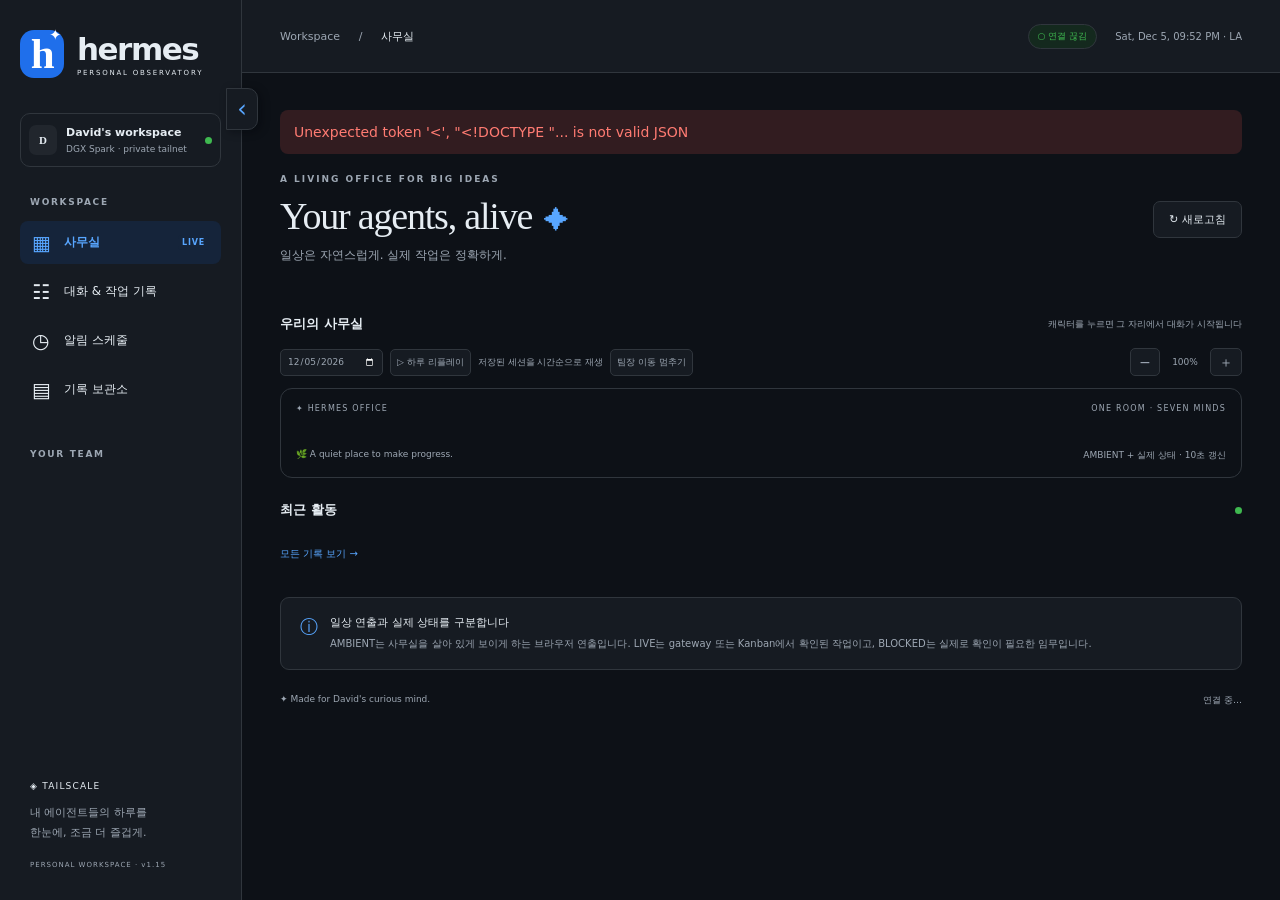
==== commit c5814533: "chore(browser): record dev history and sync project overview" ====
--- a/browser/observatory/index.html
+++ b/browser/observatory/index.html
@@ -9,8 +9,8 @@
     <title>Hermes HQ · Agent Observatory</title>
     <link rel="stylesheet" href="style.css?v=1.48.2" />
     <script src="app.js?v=1.46.0" defer></script>
-    <script src="workbench.js?v=1.46.1" defer></script>
-    <link rel="stylesheet" href="workbench.css?v=1.48.2" />
+    <script src="workbench.js?v=1.53.2" defer></script>
+    <link rel="stylesheet" href="workbench.css?v=1.53.2" />
     <link rel="stylesheet" href="office.css?v=1.48.2" />
     <script src="office.js" defer></script>
   </head>
@@ -131,7 +131,8 @@
               <h1 id="bench-title">작업실</h1>
               <p id="bench-subtitle" hidden></p>
               <div class="bench-toolbar">
-                <button class="outline" id="bench-history">대화 & 작업 기록</button
+                <button class="outline" id="bench-chat-toggle" aria-expanded="false" aria-controls="bench-character">LLM 채팅 열기</button
+                ><button class="outline" id="bench-history">대화 & 작업 기록</button
                 ><button class="outline" id="bench-reload">↻ 다시 불러오기</button
                 ><button class="outline" id="bench-home">← 캠퍼스</button
                 ><span id="bench-status" role="status" aria-live="polite"></span>
@@ -140,7 +141,7 @@
             <div id="bench-summary" aria-label="학습 현황" hidden></div>
           </div>
           <div class="bench-workspace">
-            <aside id="bench-character" aria-label="작업실 대화"></aside>
+            <aside id="bench-character" aria-label="작업실 대화" hidden></aside>
             <div id="bench-content" aria-label="작업실 현황"></div>
           </div>
         </section>
--- a/browser/observatory/workbench.css
+++ b/browser/observatory/workbench.css
@@ -690,7 +690,7 @@
   }
 }
 
-/* Give the conversation its own full-height column below a shared room heading. */
+/* Use the full workspace width until the user opens the conversation column. */
 .bench-heading { display: grid; grid-template-columns: auto minmax(0, 1fr) auto; align-items: center; gap: 20px; padding: 16px 22px; border: 1px solid var(--line); border-radius: 12px; background: linear-gradient(100deg, var(--accent-soft), var(--bg)); }
 .bench-heading-copy { min-width: 0; }
 .bench-heading h1 { font-size: 27px; margin: 0; }
@@ -702,7 +702,8 @@
 #bench-summary .bench-progress { margin: 10px 0 0; gap: 8px 20px; }
 #bench-summary .bench-progress b { font-size: 20px; }
 #bench-summary .bench-progress span { font-size: 9px; }
-.bench-workspace { display: grid; grid-template-columns: minmax(360px, 1.12fr) minmax(0, 1.28fr); gap: 22px; align-items: start; }
+.bench-workspace { display: grid; grid-template-columns: minmax(0, 1fr); gap: 22px; align-items: start; }
+.bench-chat-open .bench-workspace { grid-template-columns: minmax(360px, 1.12fr) minmax(0, 1.28fr); }
 #bench-character { position: sticky; top: 20px; min-width: 0; }
 #bench-content { min-width: 0; }
 .bench-workspace .workbench-grid { grid-template-columns: minmax(0, 1fr); }
@@ -717,7 +718,7 @@
 @media (max-width: 1000px) {
   .bench-heading { grid-template-columns: auto minmax(0, 1fr); }
   #bench-summary { grid-column: 2; }
-  .bench-workspace { grid-template-columns: minmax(0, 1fr); }
+  .bench-chat-open .bench-workspace { grid-template-columns: minmax(0, 1fr); }
   #bench-character { position: static; }
   #bench-character .office-conversation { height: clamp(480px, calc(100svh - 180px), 720px); }
 }
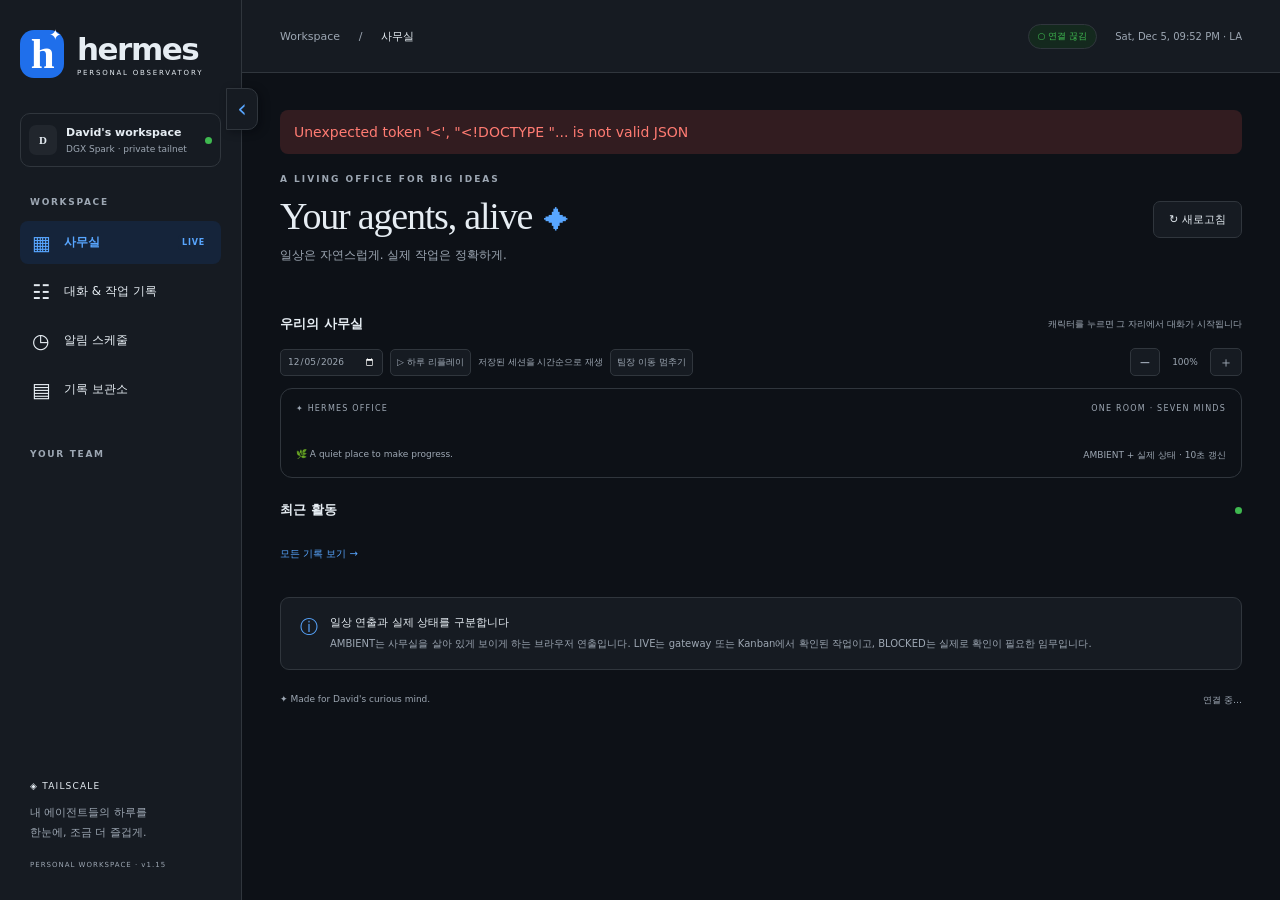
==== commit 495456f1: "feat(browser): record dev history and sync project overview" ====
--- a/browser/observatory/index.html
+++ b/browser/observatory/index.html
@@ -9,7 +9,7 @@
     <title>Hermes HQ · Agent Observatory</title>
     <link rel="stylesheet" href="style.css?v=1.48.2" />
     <script src="app.js?v=1.46.0" defer></script>
-    <script src="workbench.js?v=1.53.2" defer></script>
+    <script src="workbench.js?v=1.54.0" defer></script>
     <link rel="stylesheet" href="workbench.css?v=1.53.2" />
     <link rel="stylesheet" href="office.css?v=1.48.2" />
     <script src="office.js" defer></script>
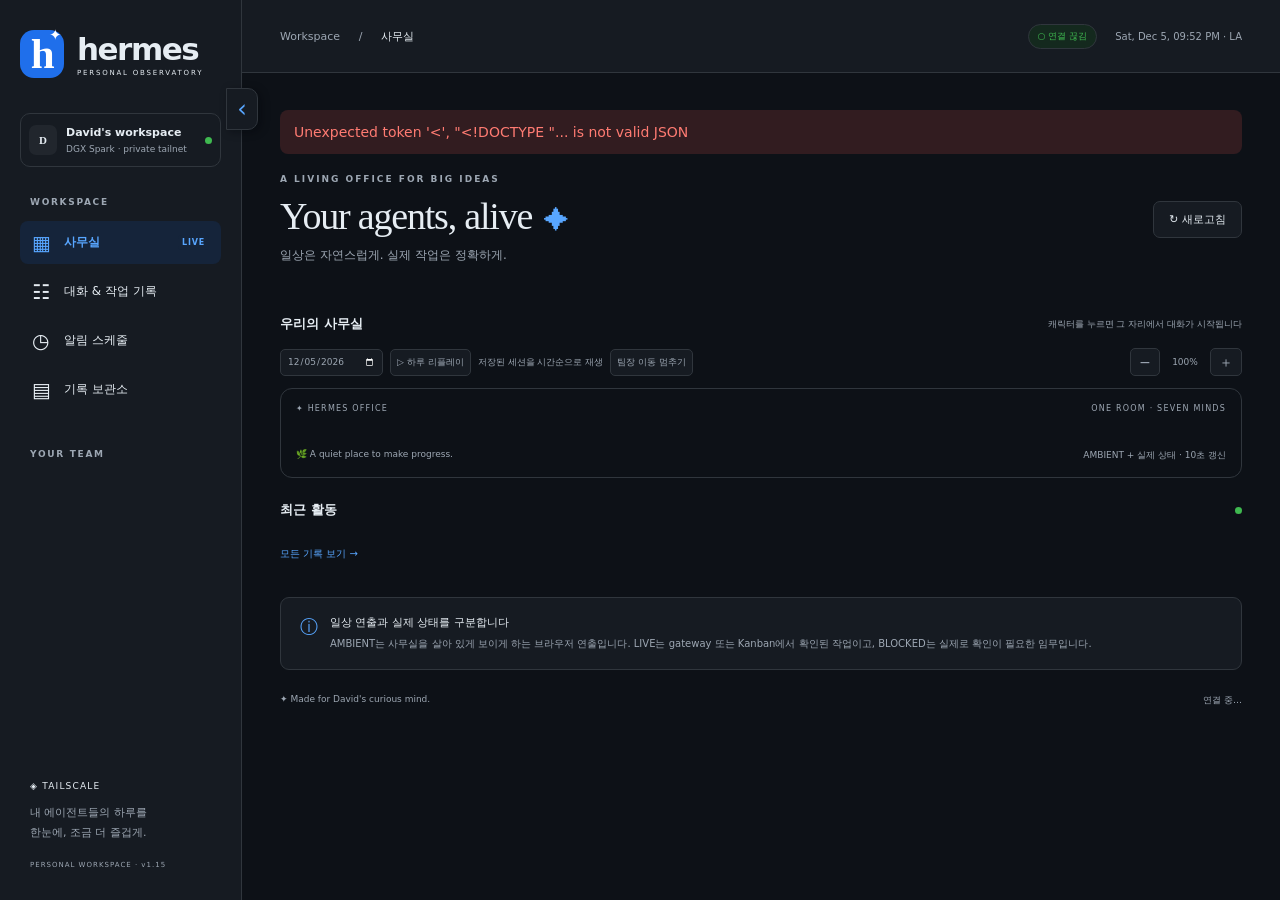
==== commit 79780cdd: "chore(browser): record dev history and sync project overview" ====
--- a/browser/observatory/index.html
+++ b/browser/observatory/index.html
@@ -9,7 +9,7 @@
     <title>Hermes HQ · Agent Observatory</title>
     <link rel="stylesheet" href="style.css?v=1.48.2" />
     <script src="app.js?v=1.46.0" defer></script>
-    <script src="workbench.js?v=1.54.0" defer></script>
+    <script src="workbench.js?v=1.54.2" defer></script>
     <link rel="stylesheet" href="workbench.css?v=1.53.2" />
     <link rel="stylesheet" href="office.css?v=1.48.2" />
     <script src="office.js" defer></script>
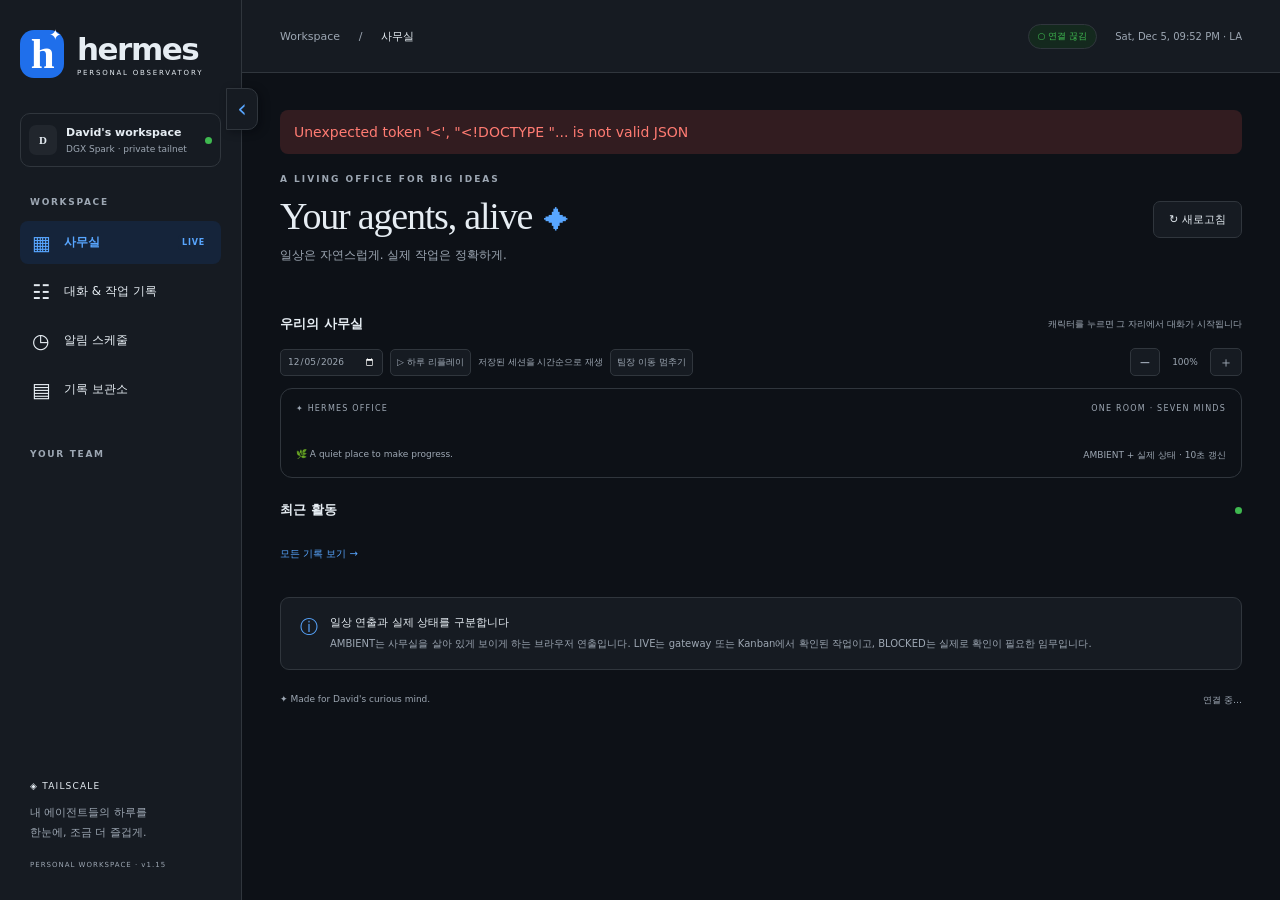
==== commit ba370385: "feat(agent): sync runtime integrations and automation" ====
--- a/browser/observatory/index.html
+++ b/browser/observatory/index.html
@@ -12,7 +12,7 @@
     <script src="workbench.js?v=1.54.2" defer></script>
     <link rel="stylesheet" href="workbench.css?v=1.53.2" />
     <link rel="stylesheet" href="office.css?v=1.48.2" />
-    <script src="office.js" defer></script>
+    <script src="office.js?v=1.55.0" defer></script>
   </head>
   <body>
     <aside class="sidebar" id="sidebar">
